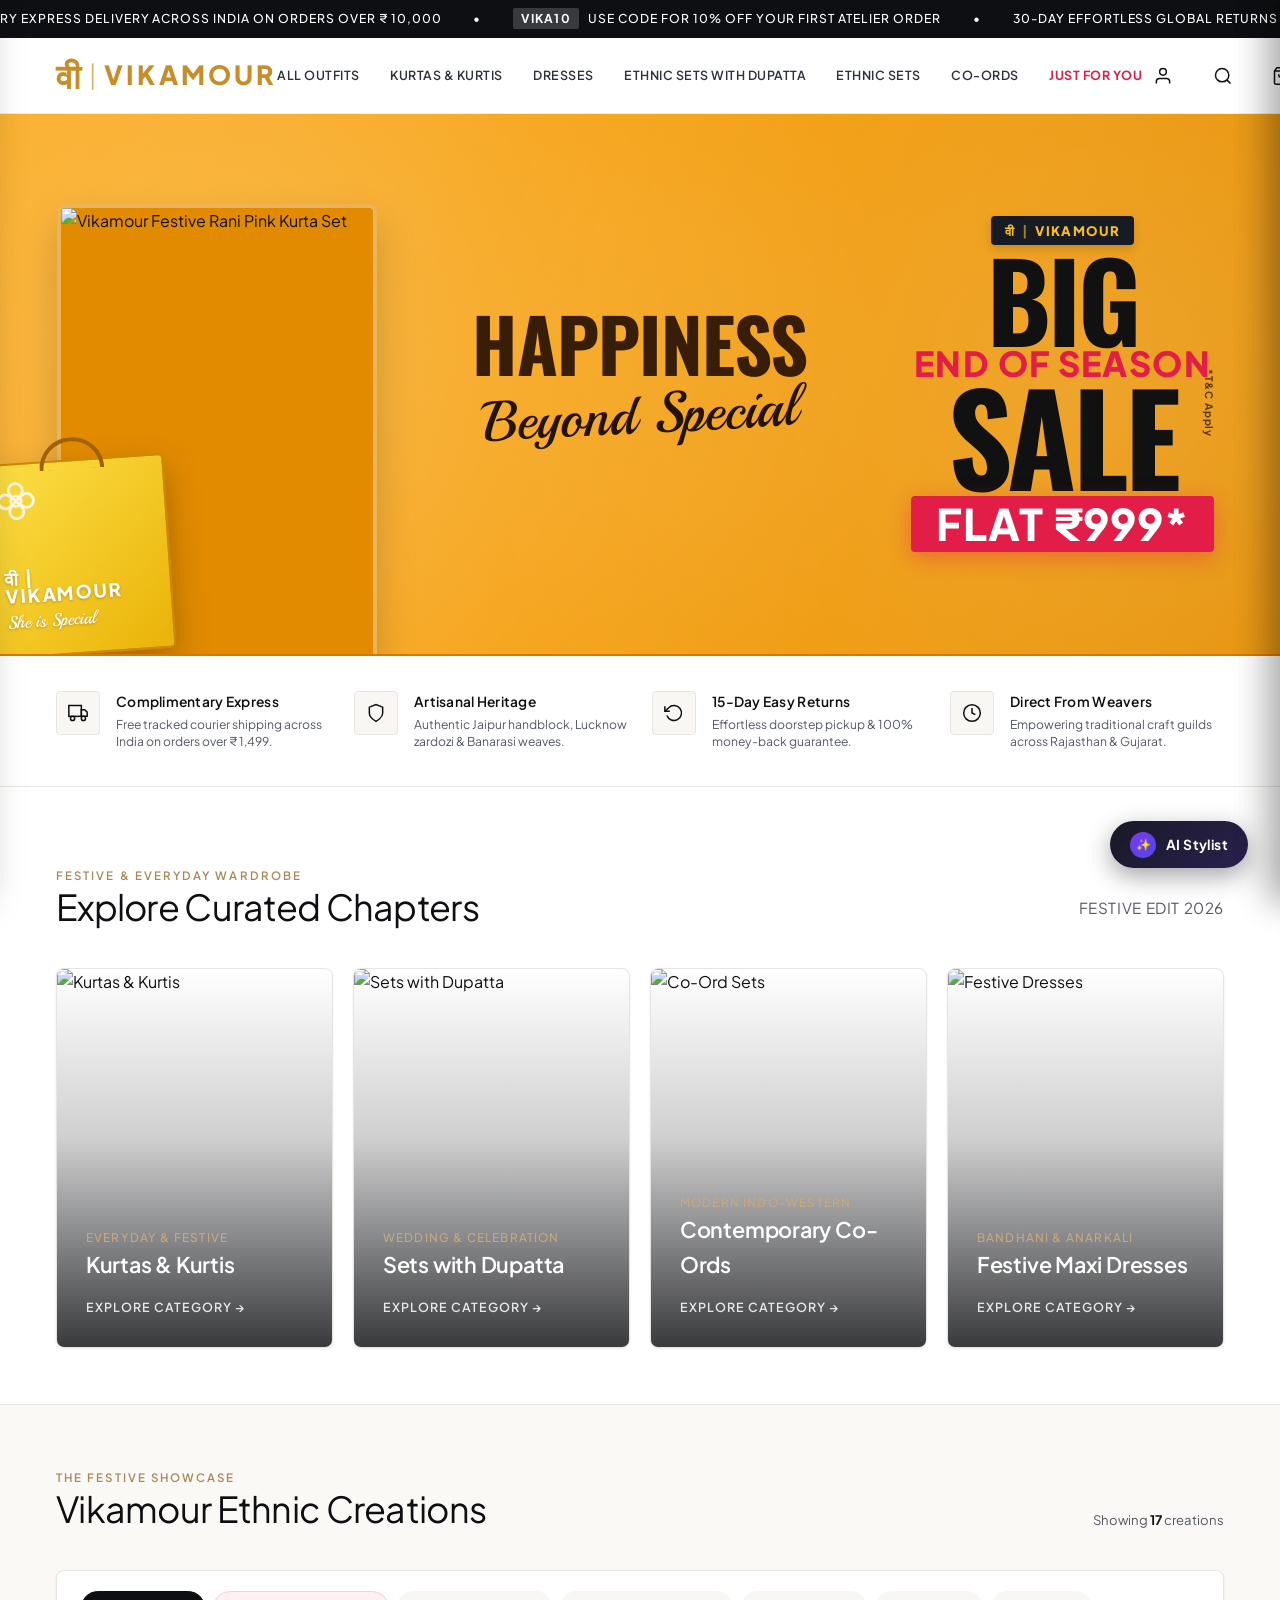
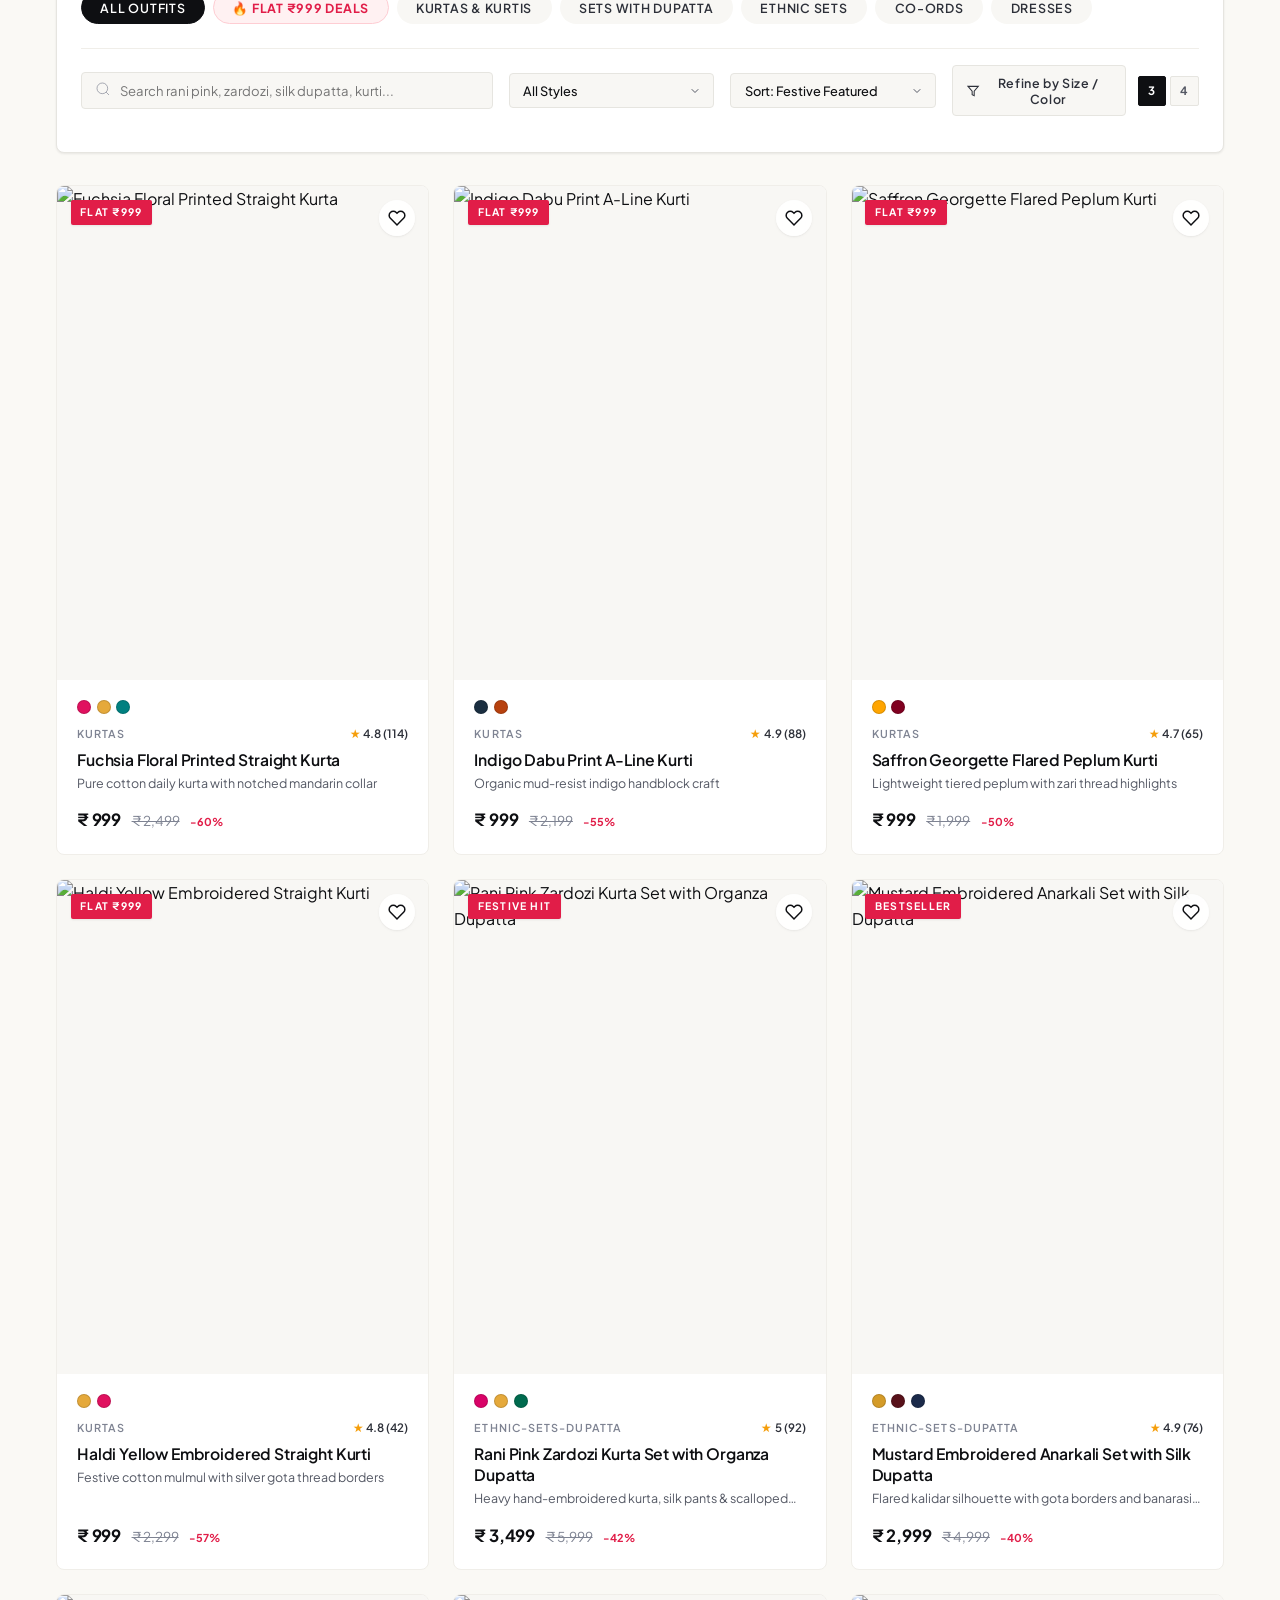
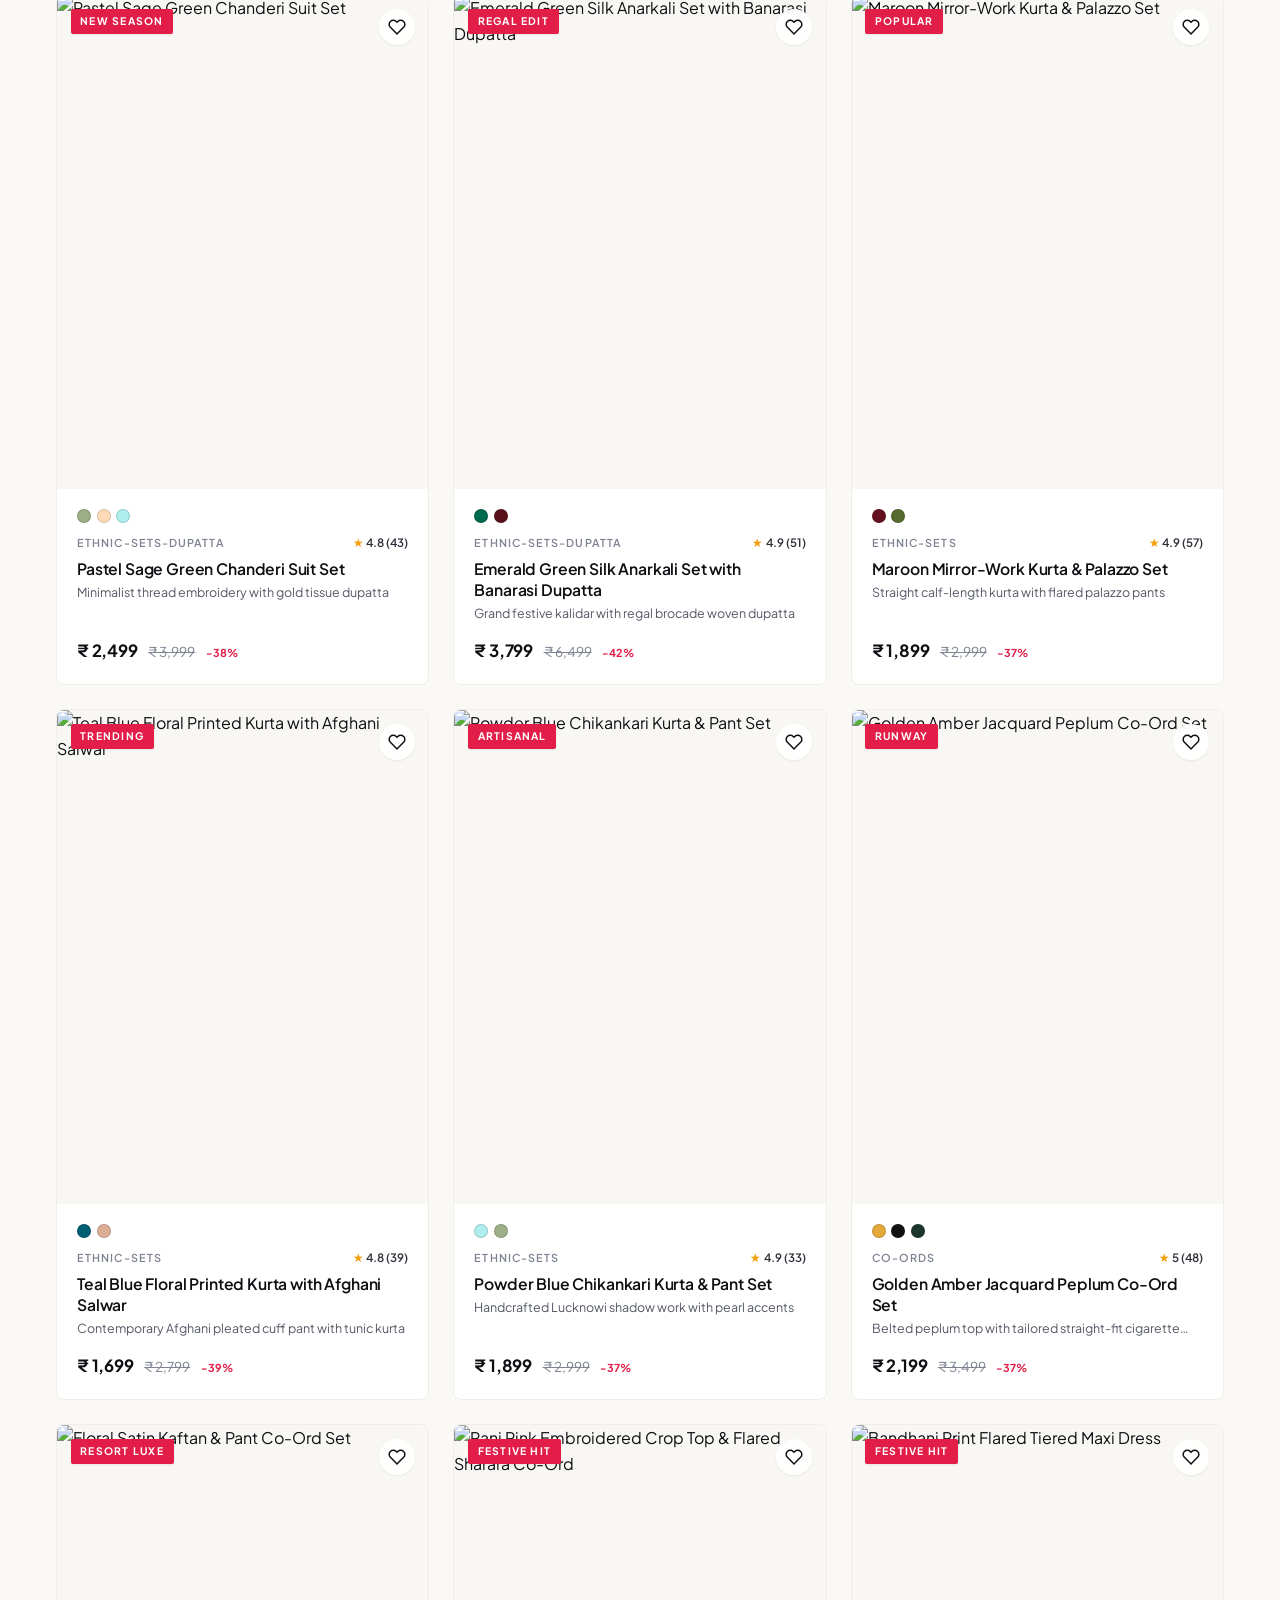
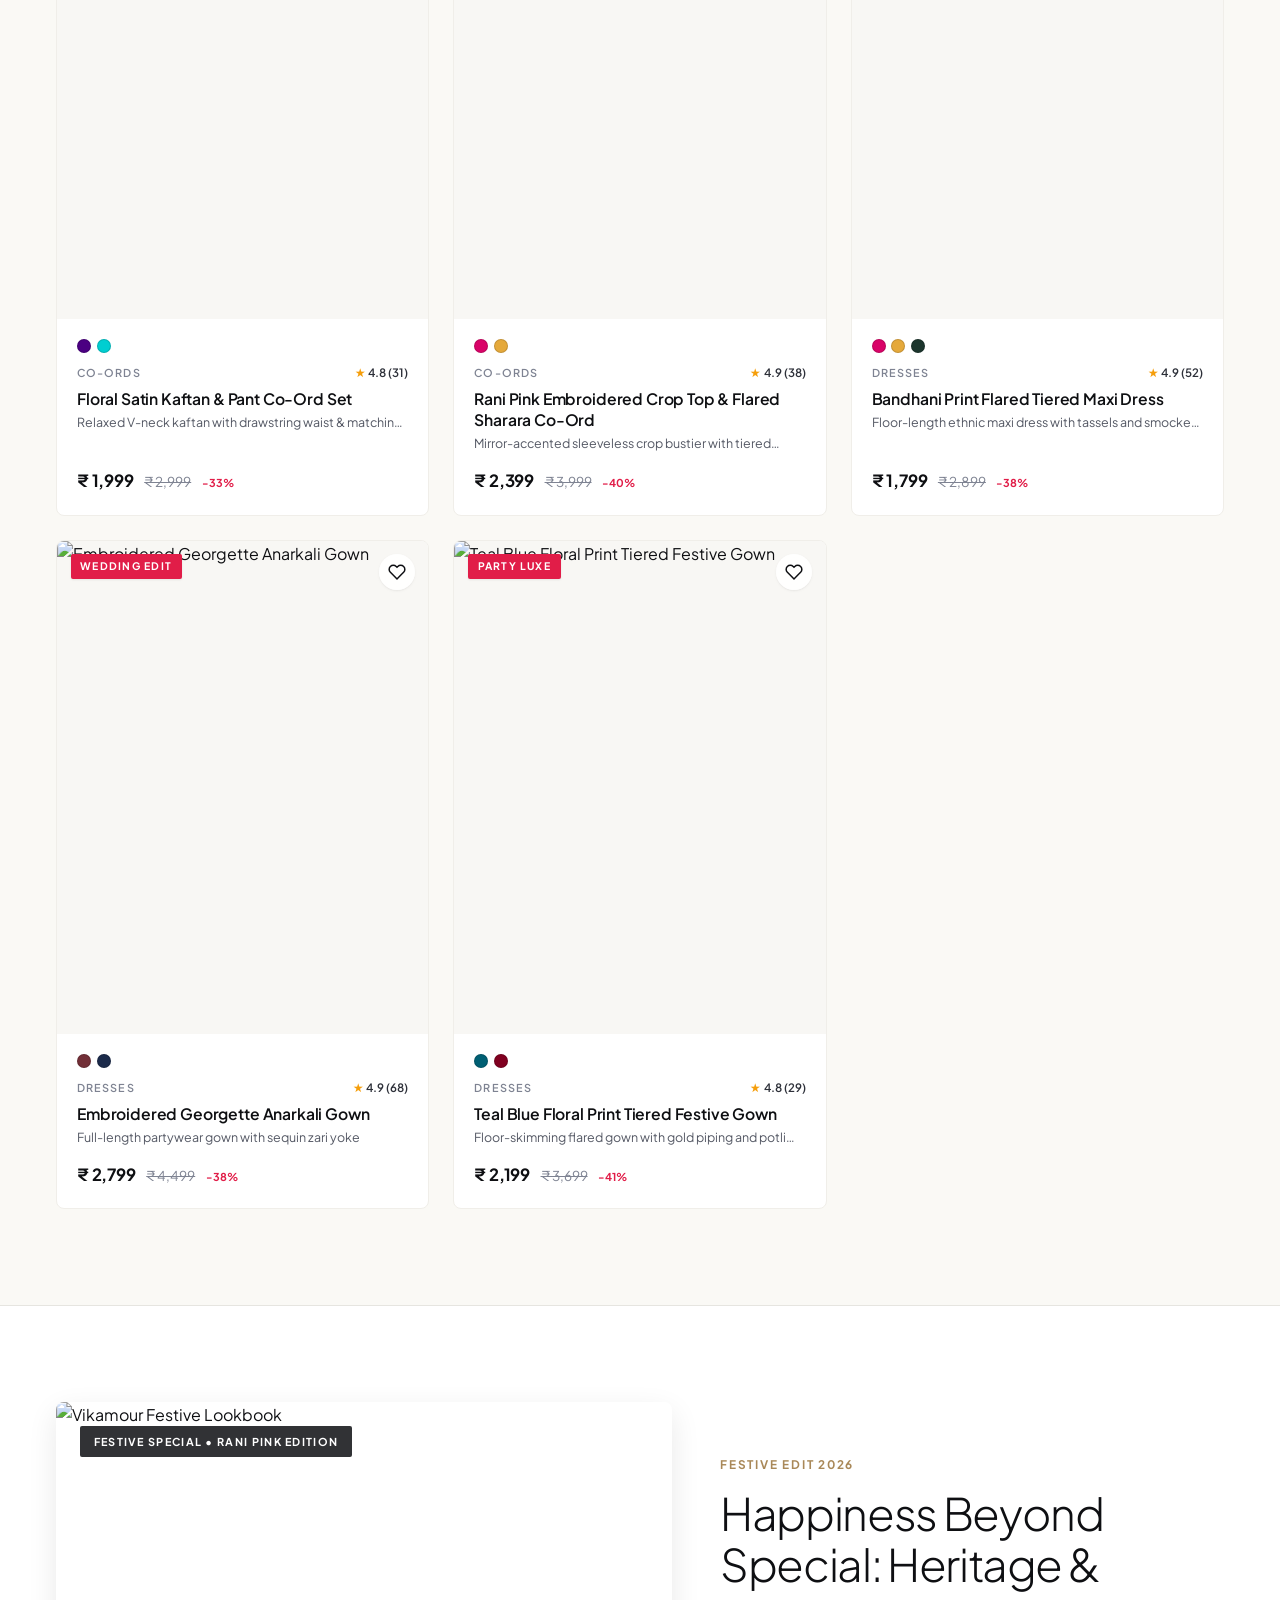
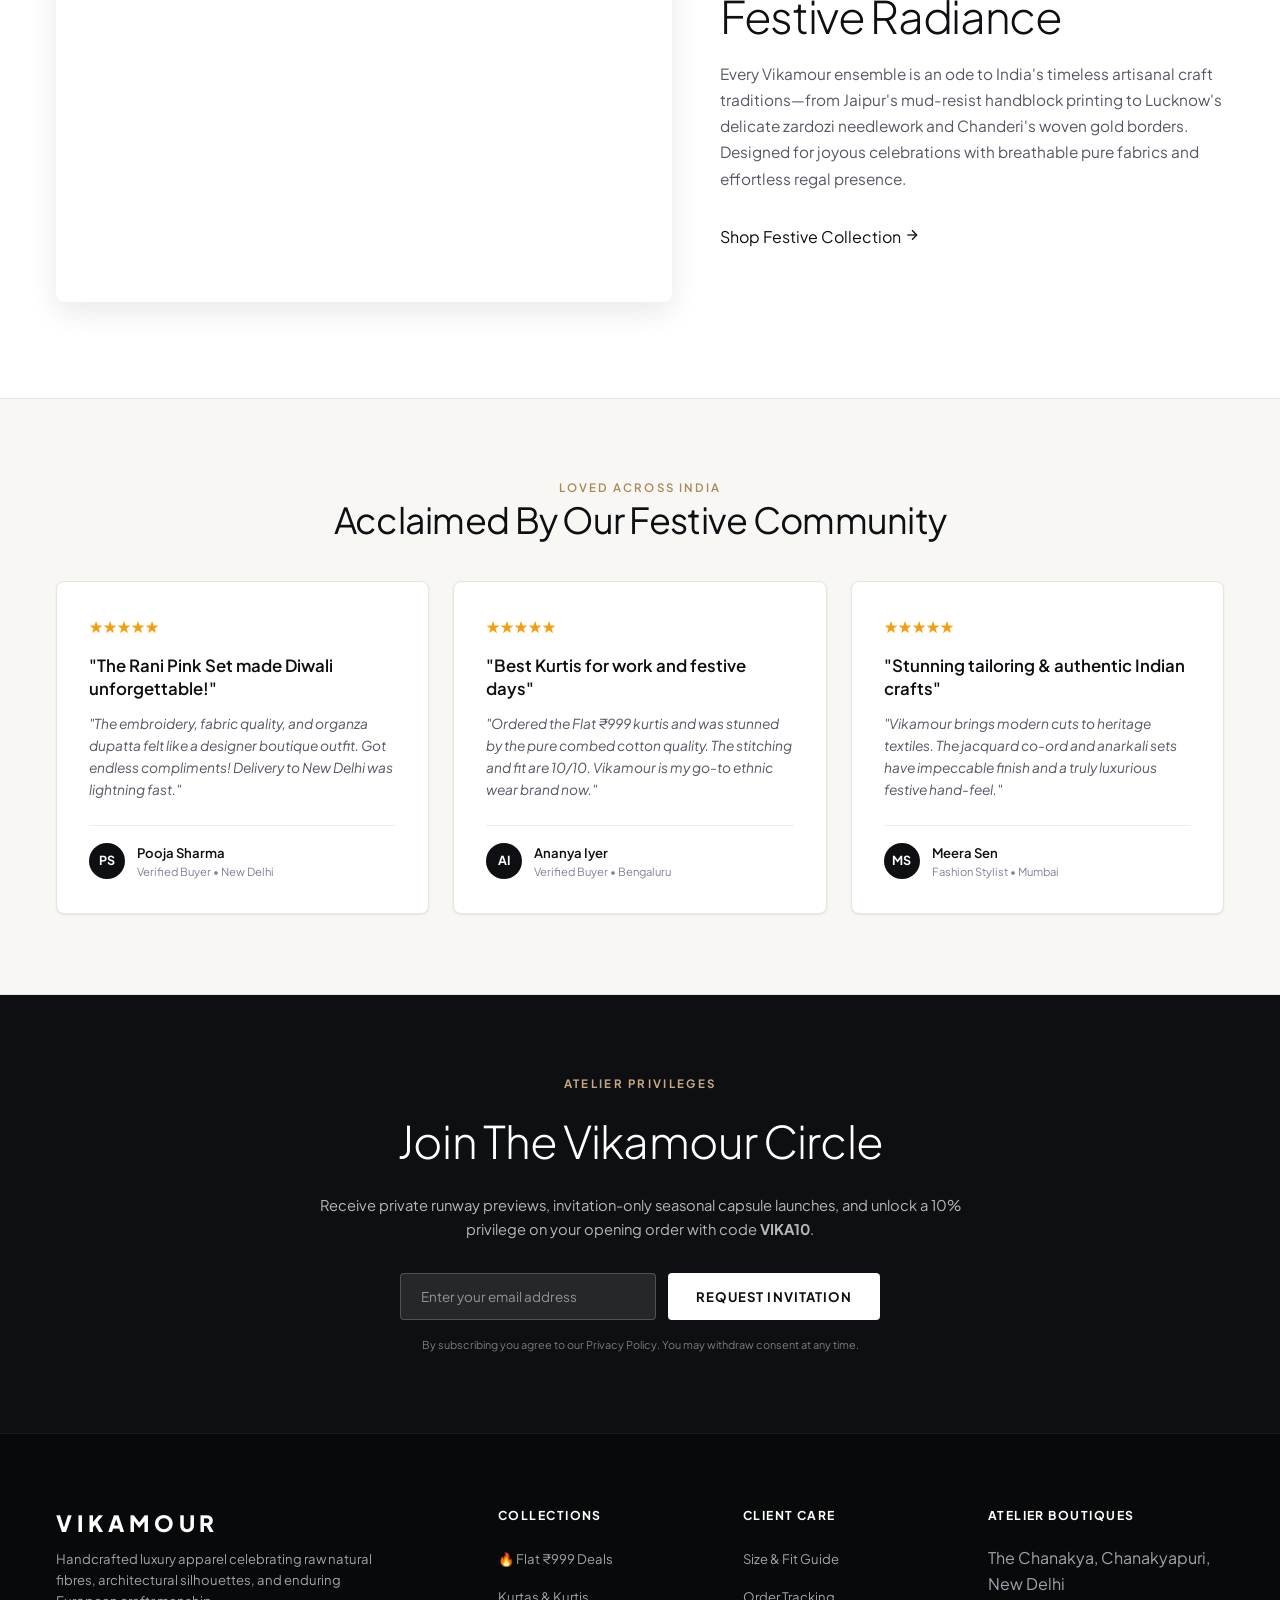
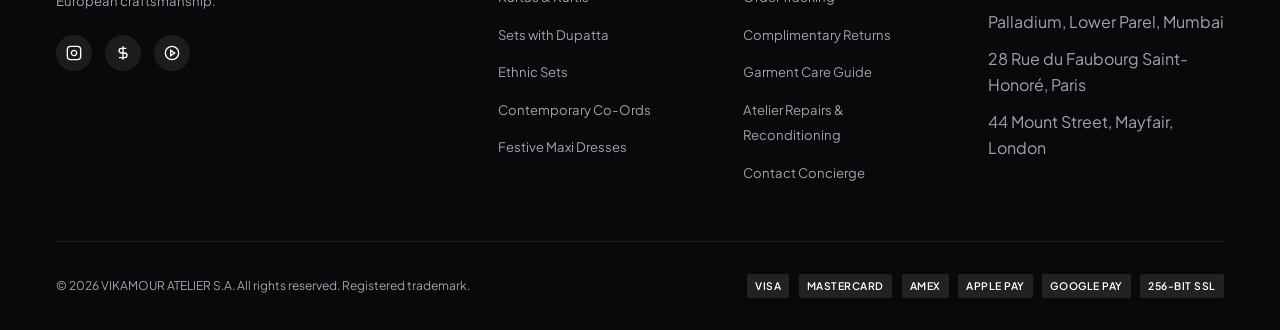
==== index.html @ df9049f3 "Initial commit: Vikamour Indian festive ethnic e-commerce website with dedicated shop page and filte" ====
<!DOCTYPE html>
<html lang="en">
<head>
  <meta charset="UTF-8" />
  <meta name="viewport" content="width=device-width, initial-scale=1.0" />
  <title>VIKAMOUR | Luxury Fashion Atelier</title>
  <meta name="description" content="Vikamour Atelier offers timeless luxury clothing, tailored silhouettes, and sustainable organic fabrics handcrafted for modern elegance." />
  <link rel="preconnect" href="https://fonts.googleapis.com" />
  <link rel="preconnect" href="https://fonts.gstatic.com" crossorigin />
  <link href="https://fonts.googleapis.com/css2?family=Plus+Jakarta+Sans:ital,wght@0,300;0,400;0,500;0,600;0,700;0,800;1,400;1,600&display=swap" rel="stylesheet" />
  <link rel="stylesheet" href="styles.css" />
</head>
<body>

  <!-- Top Announcement Bar -->
  <aside class="announcement-bar" role="region" aria-label="Announcements">
    <div class="announcement-slider">
      <span>Complimentary Express Delivery across India on orders over ₹ 10,000</span>
      <span>•</span>
      <span><span class="announcement-badge">VIKA10</span> Use code for 10% off your first atelier order</span>
      <span>•</span>
      <span>30-Day Effortless Global Returns & Exchanges</span>
    </div>
  </aside>

  <!-- Sticky Main Navigation Header -->
  <header class="site-header" id="siteHeader">
    <div class="site-container header-inner">
      
      <!-- Brand Identity matching screenshot: श्री | SHREE -> वी | VIKAMOUR in warm gold -->
      <a href="#" class="brand-logo" aria-label="Vikamour Homepage">
        <div class="brand-logo-lockup">
          <span class="brand-symbol">वी</span>
          <span class="brand-divider">|</span>
          <span class="brand-name">VIKAMOUR</span>
        </div>
      </a>

      <!-- Desktop Navigation Menu matching screenshot -->
      <nav class="header-nav" aria-label="Main Navigation">
        <a href="shop.html" class="nav-link">ALL OUTFITS</a>
        <a href="shop.html?category=kurtas" class="nav-link">KURTAS & KURTIS</a>
        <a href="shop.html?category=dresses" class="nav-link">DRESSES</a>
        <a href="shop.html?category=ethnic-sets-dupatta" class="nav-link">ETHNIC SETS WITH DUPATTA</a>
        <a href="shop.html?category=ethnic-sets" class="nav-link">ETHNIC SETS</a>
        <a href="shop.html?category=co-ords" class="nav-link">CO-ORDS</a>
        <a href="shop.html?category=sale999" class="nav-link highlight">JUST FOR YOU</a>
      </nav>

      <!-- Utility Cluster -->
      <div class="header-actions">
        <!-- User Profile Icon -->
        <button class="action-btn" aria-label="User Account" title="My Account">
          <svg viewBox="0 0 24 24" fill="none" stroke="currentColor">
            <path d="M20 21v-2a4 4 0 0 0-4-4H8a4 4 0 0 0-4 4v2"></path>
            <circle cx="12" cy="7" r="4"></circle>
          </svg>
        </button>

        <!-- Search Icon -->
        <button class="action-btn" id="searchTriggerBtn" onclick="document.getElementById('catalogSearchInput').focus(); document.getElementById('catalog').scrollIntoView({behavior:'smooth'});" aria-label="Search" title="Search Outfits">
          <svg viewBox="0 0 24 24" fill="none" stroke="currentColor">
            <circle cx="11" cy="11" r="8"></circle>
            <line x1="21" y1="21" x2="16.65" y2="16.65"></line>
          </svg>
        </button>

        <!-- Cart Trigger Button -->
        <button class="action-btn" id="cartTriggerBtn" aria-label="Shopping Bag" title="Cart">
          <svg viewBox="0 0 24 24" fill="none" stroke="currentColor">
            <path d="M6 2L3 6v14a2 2 0 0 0 2 2h14a2 2 0 0 0 2-2V6l-3-4z"></path>
            <line x1="3" y1="6" x2="21" y2="6"></line>
            <path d="M16 10a4 4 0 0 1-8 0"></path>
          </svg>
          <span class="badge-count" id="cartBadgeCount">0</span>
        </button>

        <!-- Currency Selector Pill -->
        <div class="currency-select-wrapper" title="Change Currency">
          <select class="currency-select" id="currencySelect" aria-label="Currency selection">
            <option value="INR" selected>INR</option>
            <option value="USD">USD</option>
            <option value="EUR">EUR</option>
            <option value="GBP">GBP</option>
          </select>
          <span class="currency-arrow">▼</span>
        </div>

        <!-- Mobile Menu Toggle Button -->
        <button class="action-btn mobile-menu-toggle" id="mobileMenuToggle" aria-label="Open mobile menu">
          <svg viewBox="0 0 24 24" fill="none" stroke="currentColor">
            <line x1="3" y1="12" x2="21" y2="12"></line>
            <line x1="3" y1="6" x2="21" y2="6"></line>
            <line x1="3" y1="18" x2="21" y2="18"></line>
          </svg>
        </button>
      </div>

    </div>
  </header>

  <main>
    <!-- Festive Golden Hero Banner — Exactly Matching Screenshot -->
    <section class="festive-hero-banner" id="hero">
      <div class="site-container festive-hero-grid">
        
        <!-- Left Column: Indian Ethnic Model in Pink Kurta Suit with Yellow Bag -->
        <div class="hero-model-col">
          <div class="model-and-bag-composition">
            <div class="hero-model-image-wrap">
              <img src="https://images.unsplash.com/photo-1610030469983-98e550d6193c?auto=format&fit=crop&w=900&q=85" alt="Vikamour Festive Rani Pink Kurta Set" />
            </div>
            
            <!-- Yellow Shopping Bag with Brand Lockup -->
            <div class="hero-shopping-bag-card">
              <div class="bag-handles"></div>
              <div class="bag-floral-accent">
                <svg width="42" height="42" viewBox="0 0 24 24" fill="none" stroke="#FFFFFF" stroke-width="1.6">
                  <circle cx="12" cy="12" r="3"></circle>
                  <path d="M12 2a4 4 0 0 0-4 4c0 2 4 6 4 6s4-4 4-6a4 4 0 0 0-4-4z"></path>
                  <path d="M12 22a4 4 0 0 0 4-4c0-2-4-6-4-6s-4 4-4 6a4 4 0 0 0 4 4z"></path>
                  <path d="M2 12a4 4 0 0 0 4 4c2 0 6-4 6-4s-4-4-6-4a4 4 0 0 0-4 4z"></path>
                  <path d="M22 12a4 4 0 0 0-4-4c-2 0-6 4-6 4s4 4 6 4a4 4 0 0 0 4-4z"></path>
                </svg>
              </div>
              <div class="bag-brand-lockup">
                <div class="bag-logo-text">वी | VIKAMOUR</div>
                <div class="bag-tagline-text">She is Special</div>
              </div>
            </div>
          </div>
        </div>

        <!-- Center Column: HAPPINESS Beyond Special -->
        <div class="hero-tagline-col">
          <h1 class="tagline-happiness">HAPPINESS</h1>
          <span class="tagline-beyond-special">Beyond Special</span>
        </div>

        <!-- Right Column: BIG END OF SEASON SALE FLAT ₹999* Billboard -->
        <div class="hero-billboard-col">
          <a href="shop.html?category=sale999" class="hero-sale-billboard" id="heroSaleBillboardTrigger" title="Shop Flat ₹999 Deals">
            <div class="billboard-brand-pill">
              <span>वी</span>
              <span class="logo-bar">|</span>
              <span>VIKAMOUR</span>
            </div>
            
            <div class="billboard-big">BIG</div>
            <div class="billboard-end-season">END OF SEASON</div>
            <div class="billboard-sale">SALE</div>
            
            <div class="billboard-price-box">
              <div class="billboard-price-text">FLAT ₹999*</div>
            </div>

            <span class="billboard-tc-vertical">*T&C Apply</span>
          </a>
        </div>

      </div>
    </section>

    <!-- Trust Pillars & Standards -->
    <section class="trust-bar" aria-label="Brand Guarantees">
      <div class="site-container trust-grid">
        <div class="trust-item">
          <div class="trust-icon-box">
            <svg viewBox="0 0 24 24" fill="none" stroke="currentColor" stroke-width="1.8">
              <rect x="1" y="3" width="15" height="13"></rect>
              <polygon points="16 8 20 8 23 11 23 16 16 16 16 8"></polygon>
              <circle cx="5.5" cy="18.5" r="2.5"></circle>
              <circle cx="18.5" cy="18.5" r="2.5"></circle>
            </svg>
          </div>
          <div class="trust-text">
            <h5>Complimentary Express</h5>
            <p>Free tracked courier shipping across India on orders over ₹ 1,499.</p>
          </div>
        </div>

        <div class="trust-item">
          <div class="trust-icon-box">
            <svg viewBox="0 0 24 24" fill="none" stroke="currentColor" stroke-width="1.8">
              <path d="M12 22s8-4 8-10V5l-8-3-8 3v7c0 6 8 10 8 10z"></path>
            </svg>
          </div>
          <div class="trust-text">
            <h5>Artisanal Heritage</h5>
            <p>Authentic Jaipur handblock, Lucknow zardozi & Banarasi weaves.</p>
          </div>
        </div>

        <div class="trust-item">
          <div class="trust-icon-box">
            <svg viewBox="0 0 24 24" fill="none" stroke="currentColor" stroke-width="1.8">
              <polyline points="1 4 1 10 7 10"></polyline>
              <path d="M3.51 15a9 9 0 1 0 2.13-9.36L1 10"></path>
            </svg>
          </div>
          <div class="trust-text">
            <h5>15-Day Easy Returns</h5>
            <p>Effortless doorstep pickup & 100% money-back guarantee.</p>
          </div>
        </div>

        <div class="trust-item">
          <div class="trust-icon-box">
            <svg viewBox="0 0 24 24" fill="none" stroke="currentColor" stroke-width="1.8">
              <circle cx="12" cy="12" r="10"></circle>
              <polyline points="12 6 12 12 16 14"></polyline>
            </svg>
          </div>
          <div class="trust-text">
            <h5>Direct From Weavers</h5>
            <p>Empowering traditional craft guilds across Rajasthan & Gujarat.</p>
          </div>
        </div>
      </div>
    </section>

    <!-- Curated Category Grid -->
    <section class="categories-section" id="categories">
      <div class="site-container">
        
        <div class="section-header-row">
          <div>
            <p class="kicker">Festive & Everyday Wardrobe</p>
            <h2 class="section-heading">Explore Curated Chapters</h2>
          </div>
          <p class="section-subheading">Festive Edit 2026</p>
        </div>

        <div class="category-mosaic">
          
          <div class="category-card" onclick="window.location.href='shop.html?category=kurtas';">
            <img src="https://images.unsplash.com/photo-1610030469983-98e550d6193c?auto=format&fit=crop&w=800&q=80" alt="Kurtas & Kurtis" />
            <div class="category-overlay">
              <div class="category-count">Everyday & Festive</div>
              <h3 class="category-name">Kurtas & Kurtis</h3>
              <span class="category-explore">Explore Category &rarr;</span>
            </div>
          </div>

          <div class="category-card" onclick="window.location.href='shop.html?category=ethnic-sets-dupatta';">
            <img src="https://images.unsplash.com/photo-1583391733956-3750e0ff4e8b?auto=format&fit=crop&w=800&q=80" alt="Sets with Dupatta" />
            <div class="category-overlay">
              <div class="category-count">Wedding & Celebration</div>
              <h3 class="category-name">Sets with Dupatta</h3>
              <span class="category-explore">Explore Category &rarr;</span>
            </div>
          </div>

          <div class="category-card" onclick="window.location.href='shop.html?category=co-ords';">
            <img src="https://images.unsplash.com/photo-1617627143750-d86bc21e42bb?auto=format&fit=crop&w=800&q=80" alt="Co-Ord Sets" />
            <div class="category-overlay">
              <div class="category-count">Modern Indo-Western</div>
              <h3 class="category-name">Contemporary Co-Ords</h3>
              <span class="category-explore">Explore Category &rarr;</span>
            </div>
          </div>

          <div class="category-card" onclick="window.location.href='shop.html?category=dresses';">
            <img src="https://images.unsplash.com/photo-1610030469983-98e550d6193c?auto=format&fit=crop&w=800&q=80" alt="Festive Dresses" />
            <div class="category-overlay">
              <div class="category-count">Bandhani & Anarkali</div>
              <h3 class="category-name">Festive Maxi Dresses</h3>
              <span class="category-explore">Explore Category &rarr;</span>
            </div>
          </div>

        </div>

      </div>
    </section>

    <!-- Main E-Commerce Catalog Section -->
    <section class="catalog-section" id="catalog">
      <div class="site-container">
        
        <div class="section-header-row">
          <div>
            <p class="kicker">The Festive Showcase</p>
            <h2 class="section-heading">Vikamour Ethnic Creations</h2>
          </div>
          <div class="catalog-status-bar" style="margin-bottom:0;">
            <span>Showing <strong id="catalogCount">12</strong> creations</span>
          </div>
        </div>

        <!-- Filter & Search Toolbar -->
        <div class="filter-toolbar">
          
          <!-- Category Pills -->
          <div class="filter-categories-pills" role="tablist">
            <button class="filter-pill active" data-category="all">All Outfits</button>
            <button class="filter-pill" data-category="sale999" style="background: #FFF1F2; border-color: #FECDD3; color: #E11D48; font-weight: 700;">🔥 Flat ₹999 Deals</button>
            <button class="filter-pill" data-category="kurtas">Kurtas & Kurtis</button>
            <button class="filter-pill" data-category="ethnic-sets-dupatta">Sets with Dupatta</button>
            <button class="filter-pill" data-category="ethnic-sets">Ethnic Sets</button>
            <button class="filter-pill" data-category="co-ords">Co-Ords</button>
            <button class="filter-pill" data-category="dresses">Dresses</button>
          </div>

          <!-- Secondary Refinement Grid -->
          <div class="refinement-grid">
            
            <!-- Realtime Search Box -->
            <div class="search-box-wrapper">
              <span class="search-icon">
                <svg viewBox="0 0 24 24" fill="none" stroke="currentColor">
                  <circle cx="11" cy="11" r="8"></circle>
                  <line x1="21" y1="21" x2="16.65" y2="16.65"></line>
                </svg>
              </span>
              <input type="text" id="catalogSearchInput" class="catalog-search-input" placeholder="Search rani pink, zardozi, silk dupatta, kurti..." aria-label="Search garments" />
              <button class="search-clear-btn" id="searchClearBtn" title="Clear search">&times;</button>
            </div>

            <!-- Gender Filter -->
            <div>
              <select id="genderFilterSelect" class="filter-select" aria-label="Filter by gender">
                <option value="all">All Styles</option>
                <option value="women">Women's Ethnic Wear</option>
                <option value="unisex">Unisex Stoles & Shawls</option>
              </select>
            </div>

            <!-- Sort By -->
            <div>
              <select id="sortSelect" class="filter-select" aria-label="Sort creations">
                <option value="featured">Sort: Festive Featured</option>
                <option value="price-asc">Price: Low to High</option>
                <option value="price-desc">Price: High to Low</option>
                <option value="rating">Highest Rated</option>
                <option value="newest">New Festive First</option>
              </select>
            </div>

            <!-- Expand More Filters & Layout View -->
            <div class="filter-actions-cluster">
              <button class="filter-expand-btn" id="expandFiltersBtn">
                <svg width="14" height="14" viewBox="0 0 24 24" fill="none" stroke="currentColor" stroke-width="2">
                  <polygon points="22 3 2 3 10 12.46 10 19 14 21 14 12.46 22 3"></polygon>
                </svg>
                <span>Refine by Size / Color</span>
              </button>

              <div class="grid-cols-selector" title="Change column view">
                <button class="grid-col-btn active" data-cols="3">3</button>
                <button class="grid-col-btn" data-cols="4">4</button>
              </div>
            </div>

          </div>

          <!-- Advanced Collapsible Filter Panel -->
          <div class="advanced-filters-panel" id="advancedFiltersPanel">
            
            <!-- Size Filter -->
            <div>
              <h5 class="filter-group-heading">Size Filter</h5>
              <div class="size-chips-list">
                <button class="size-chip" data-size="XS">XS</button>
                <button class="size-chip" data-size="S">S</button>
                <button class="size-chip" data-size="M">M</button>
                <button class="size-chip" data-size="L">L</button>
                <button class="size-chip" data-size="XL">XL</button>
                <button class="size-chip" data-size="XXL">XXL</button>
              </div>
            </div>

            <!-- Color Palette Filter -->
            <div>
              <h5 class="filter-group-heading">Festive Shade Filter</h5>
              <div class="color-dots-list">
                <span class="color-dot-filter" style="background:#E0115F;" data-color="fuchsia" title="Fuchsia Pink"></span>
                <span class="color-dot-filter" style="background:#E5A93B;" data-color="mustard" title="Mustard Gold"></span>
                <span class="color-dot-filter" style="background:#1A2E40;" data-color="indigo" title="Indigo Blue"></span>
                <span class="color-dot-filter" style="background:#006A4E;" data-color="emerald" title="Emerald Green"></span>
                <span class="color-dot-filter" style="background:#63101E;" data-color="maroon" title="Maroon Wine"></span>
                <span class="color-dot-filter" style="background:#008080;" data-color="teal" title="Royal Teal"></span>
              </div>
            </div>

            <!-- Price Slider -->
            <div class="price-slider-wrapper">
              <h5 class="filter-group-heading">Price Cap</h5>
              <input type="range" class="price-range-input" id="priceRangeInput" min="999" max="6000" step="100" value="6000" />
              <div class="price-indicator-text">
                <span>₹ 999</span>
                <span id="priceIndicator">₹ 6,000</span>
              </div>
            </div>

          </div>

          <!-- Active Filter Tags Display -->
          <div class="active-filters-row" id="activeFiltersRow"></div>

        </div>

        <!-- Dynamic Product Cards Grid -->
        <div class="products-grid" id="productsGrid">
          <!-- Dynamically populated by app.js -->
        </div>

      </div>
    </section>

    <!-- Lookbook & Editorial Storytelling -->
    <section class="editorial-story-section" id="lookbook">
      <div class="site-container">
        
        <div class="story-grid">
          <div class="story-image-wrap">
            <span class="story-badge-overlay">Festive Special • Rani Pink Edition</span>
            <img src="https://images.unsplash.com/photo-1610030469983-98e550d6193c?auto=format&fit=crop&w=1200&q=80" alt="Vikamour Festive Lookbook" />
          </div>

          <div class="story-text-wrap">
            <span class="story-season">Festive Edit 2026</span>
            <h2 class="story-title">Happiness Beyond Special: Heritage & Festive Radiance</h2>
            <p class="story-desc">
              Every Vikamour ensemble is an ode to India's timeless artisanal craft traditions—from Jaipur's mud-resist handblock printing to Lucknow's delicate zardozi needlework and Chanderi's woven gold borders. Designed for joyous celebrations with breathable pure fabrics and effortless regal presence.
            </p>
            <div>
              <a href="shop.html" class="btn btn-primary">
                <span>Shop Festive Collection</span>
                <svg width="16" height="16" viewBox="0 0 24 24" fill="none" stroke="currentColor" stroke-width="2"><line x1="5" y1="12" x2="19" y2="12"></line><polyline points="12 5 19 12 12 19"></polyline></svg>
              </a>
            </div>
          </div>
        </div>

      </div>
    </section>

    <!-- Reviews & Press Editorial Section -->
    <section class="reviews-section" id="reviews">
      <div class="site-container">
        
        <div class="section-header-row" style="text-align: center; justify-content: center; margin-bottom: 1.5rem;">
          <div>
            <p class="kicker">Loved Across India</p>
            <h2 class="section-heading">Acclaimed By Our Festive Community</h2>
          </div>
        </div>

        <div class="reviews-grid">
          
          <div class="review-card">
            <div>
              <div class="review-stars">★★★★★</div>
              <h4 class="review-quote-title">"The Rani Pink Set made Diwali unforgettable!"</h4>
              <p class="review-body-text">
                "The embroidery, fabric quality, and organza dupatta felt like a designer boutique outfit. Got endless compliments! Delivery to New Delhi was lightning fast."
              </p>
            </div>
            <div class="review-author-row">
              <div class="author-avatar-initial">PS</div>
              <div class="author-details">
                <h6>Pooja Sharma</h6>
                <p>Verified Buyer • New Delhi</p>
              </div>
            </div>
          </div>

          <div class="review-card">
            <div>
              <div class="review-stars">★★★★★</div>
              <h4 class="review-quote-title">"Best Kurtis for work and festive days"</h4>
              <p class="review-body-text">
                "Ordered the Flat ₹999 kurtis and was stunned by the pure combed cotton quality. The stitching and fit are 10/10. Vikamour is my go-to ethnic wear brand now."
              </p>
            </div>
            <div class="review-author-row">
              <div class="author-avatar-initial">AI</div>
              <div class="author-details">
                <h6>Ananya Iyer</h6>
                <p>Verified Buyer • Bengaluru</p>
              </div>
            </div>
          </div>

          <div class="review-card">
            <div>
              <div class="review-stars">★★★★★</div>
              <h4 class="review-quote-title">"Stunning tailoring & authentic Indian crafts"</h4>
              <p class="review-body-text">
                "Vikamour brings modern cuts to heritage textiles. The jacquard co-ord and anarkali sets have impeccable finish and a truly luxurious festive hand-feel."
              </p>
            </div>
            <div class="review-author-row">
              <div class="author-avatar-initial">MS</div>
              <div class="author-details">
                <h6>Meera Sen</h6>
                <p>Fashion Stylist • Mumbai</p>
              </div>
            </div>
          </div>

        </div>

      </div>
    </section>

    <!-- VIP Atelier Club / Newsletter -->
    <section class="newsletter-section">
      <div class="site-container">
        <div class="newsletter-box">
          <p class="newsletter-kicker">Atelier Privileges</p>
          <h2 class="newsletter-title">Join The Vikamour Circle</h2>
          <p class="newsletter-desc">
            Receive private runway previews, invitation-only seasonal capsule launches, and unlock a 10% privilege on your opening order with code <strong>VIKA10</strong>.
          </p>

          <form class="newsletter-form" id="newsletterForm">
            <input type="email" class="newsletter-input" placeholder="Enter your email address" required />
            <button type="submit" class="newsletter-btn">Request Invitation</button>
          </form>

          <p class="newsletter-fineprint">
            By subscribing you agree to our Privacy Policy. You may withdraw consent at any time.
          </p>
        </div>
      </div>
    </section>
  </main>

  <!-- Site Footer -->
  <footer class="site-footer">
    <div class="site-container">
      
      <div class="footer-main-grid">
        <div class="footer-brand">
          <h3>VIKAMOUR</h3>
          <p>
            Handcrafted luxury apparel celebrating raw natural fibres, architectural silhouettes, and enduring European craftsmanship.
          </p>
          <div class="footer-social-links">
            <a href="#" class="social-circle-link" aria-label="Instagram">
              <svg viewBox="0 0 24 24" fill="none" stroke="currentColor" stroke-width="2"><rect x="2" y="2" width="20" height="20" rx="5" ry="5"></rect><path d="M16 11.37A4 4 0 1 1 12.63 8 4 4 0 0 1 16 11.37z"></path><line x1="17.5" y1="6.5" x2="17.51" y2="6.5"></line></svg>
            </a>
            <a href="#" class="social-circle-link" aria-label="Pinterest">
              <svg viewBox="0 0 24 24" fill="none" stroke="currentColor" stroke-width="2"><line x1="12" y1="2" x2="12" y2="22"></line><path d="M17 5H9.5a3.5 3.5 0 0 0 0 7h5a3.5 3.5 0 0 1 0 7H6"></path></svg>
            </a>
            <a href="#" class="social-circle-link" aria-label="Vogue Magazine">
              <svg viewBox="0 0 24 24" fill="none" stroke="currentColor" stroke-width="2"><circle cx="12" cy="12" r="10"></circle><polygon points="10 8 16 12 10 16 10 8"></polygon></svg>
            </a>
          </div>
        </div>

        <div>
          <h4 class="footer-col-title">Collections</h4>
          <ul class="footer-links-list">
            <li><a href="shop.html?category=sale999">🔥 Flat ₹999 Deals</a></li>
            <li><a href="shop.html?category=kurtas">Kurtas & Kurtis</a></li>
            <li><a href="shop.html?category=ethnic-sets-dupatta">Sets with Dupatta</a></li>
            <li><a href="shop.html?category=ethnic-sets">Ethnic Sets</a></li>
            <li><a href="shop.html?category=co-ords">Contemporary Co-Ords</a></li>
            <li><a href="shop.html?category=dresses">Festive Maxi Dresses</a></li>
          </ul>
        </div>

        <div>
          <h4 class="footer-col-title">Client Care</h4>
          <ul class="footer-links-list">
            <li><a href="javascript:void(0)" onclick="document.getElementById('sizeGuideModal').classList.add('active')">Size & Fit Guide</a></li>
            <li><a href="javascript:void(0)" onclick="openCartDrawer()">Order Tracking</a></li>
            <li><a href="javascript:void(0)">Complimentary Returns</a></li>
            <li><a href="javascript:void(0)">Garment Care Guide</a></li>
            <li><a href="javascript:void(0)">Atelier Repairs & Reconditioning</a></li>
            <li><a href="javascript:void(0)">Contact Concierge</a></li>
          </ul>
        </div>

        <div>
          <h4 class="footer-col-title">Atelier Boutiques</h4>
          <ul class="footer-links-list">
            <li><span>The Chanakya, Chanakyapuri, New Delhi</span></li>
            <li><span>Palladium, Lower Parel, Mumbai</span></li>
            <li><span>28 Rue du Faubourg Saint-Honoré, Paris</span></li>
            <li><span>44 Mount Street, Mayfair, London</span></li>
          </ul>
        </div>
      </div>

      <div class="footer-bottom-row">
        <div>
          &copy; 2026 VIKAMOUR ATELIER S.A. All rights reserved. Registered trademark.
        </div>
        
        <div class="payment-methods-strip">
          <span class="payment-badge">VISA</span>
          <span class="payment-badge">MASTERCARD</span>
          <span class="payment-badge">AMEX</span>
          <span class="payment-badge">APPLE PAY</span>
          <span class="payment-badge">GOOGLE PAY</span>
          <span class="payment-badge">256-BIT SSL</span>
        </div>
      </div>

    </div>
  </footer>

  <!-- Slide-Over Shopping Cart Drawer -->
  <div class="drawer-backdrop" id="drawerBackdrop"></div>

  <aside class="side-drawer" id="cartDrawer" role="dialog" aria-modal="true" aria-label="Shopping Bag">
    <div class="drawer-header">
      <div class="drawer-title-box">
        <h3>Shopping Bag</h3>
      </div>
      <button class="drawer-close-btn" id="cartDrawerClose" aria-label="Close bag">&times;</button>
    </div>

    <!-- Free Shipping Progress -->
    <div class="free-shipping-meter">
      <div class="shipping-meter-text" id="shippingMeterText">
        Add <strong>₹ 10,000</strong> more for Complimentary Express Shipping!
      </div>
      <div class="shipping-progress-track">
        <div class="shipping-progress-bar" id="shippingProgressBar"></div>
      </div>
    </div>

    <div class="drawer-body">
      <!-- Items Container -->
      <div class="cart-items-list" id="cartItemsList"></div>

      <!-- Empty State -->
      <div class="drawer-empty-state" id="cartEmptyState" style="display:none;">
        <svg viewBox="0 0 24 24" fill="none" stroke="currentColor" stroke-width="1.5">
          <path d="M6 2L3 6v14a2 2 0 0 0 2 2h14a2 2 0 0 0 2-2V6l-3-4z"></path>
          <line x1="3" y1="6" x2="21" y2="6"></line>
          <path d="M16 10a4 4 0 0 1-8 0"></path>
        </svg>
        <h4>Your Shopping Bag is Empty</h4>
        <p style="font-size: 0.84rem; color: var(--color-slate-medium); margin-top: 0.35rem;">
          Explore our seasonal curation to discover timeless apparel.
        </p>
        <button class="btn btn-primary" style="margin-top: 1.5rem;" onclick="closeAllDrawers(); document.getElementById('catalog').scrollIntoView({behavior:'smooth'});">
          Browse Creations
        </button>
      </div>
    </div>

    <div class="drawer-footer" id="cartFooter">
      <!-- Promo Code Field -->
      <div class="promo-code-box">
        <input type="text" class="promo-input" id="promoInput" placeholder="Privilege Code (e.g. VIKA10, ATELIER2500)" />
        <button class="promo-apply-btn" id="promoApplyBtn">Apply</button>
      </div>
      
      <div class="promo-applied-badge" id="promoAppliedBadge">
        <span id="promoAppliedText"></span>
        <button id="removePromoBtn" style="color:var(--color-error); font-weight:700;">&times;</button>
      </div>

      <!-- Order Calculations -->
      <div class="order-calculation-rows">
        <div class="calc-row">
          <span>Subtotal</span>
          <strong id="cartSubtotalAmount">₹ 0</strong>
        </div>
        <div class="calc-row" id="cartDiscountRow" style="display: none; color: var(--color-error);">
          <span>Privilege Discount</span>
          <strong id="cartDiscountValue">-₹ 0</strong>
        </div>
        <div class="calc-row">
          <span>Express Delivery</span>
          <strong id="cartShippingValue">FREE</strong>
        </div>
        <div class="calc-row">
          <span>Estimated GST (12%)</span>
          <strong id="cartTaxValue">₹ 0</strong>
        </div>
        <div class="calc-row total-row">
          <span>Total Order</span>
          <span id="cartTotalAmount">₹ 0</span>
        </div>
      </div>

      <button class="btn-checkout" id="proceedToCheckoutBtn">
        <span>Proceed To Checkout</span>
        <svg width="16" height="16" viewBox="0 0 24 24" fill="none" stroke="currentColor" stroke-width="2.5"><line x1="5" y1="12" x2="19" y2="12"></line><polyline points="12 5 19 12 12 19"></polyline></svg>
      </button>

      <div style="font-size: 0.68rem; text-align: center; color: var(--color-slate-light); margin-top: 0.75rem;">
        🔒 Encrypted 256-bit checkout • Free 30-day returns
      </div>
    </div>
  </aside>

  <!-- Wishlist Slide-Over Drawer -->
  <aside class="side-drawer" id="wishlistDrawer" role="dialog" aria-modal="true" aria-label="Saved Pieces">
    <div class="drawer-header">
      <div class="drawer-title-box">
        <h3>Saved Pieces</h3>
      </div>
      <button class="drawer-close-btn" id="wishlistDrawerClose" aria-label="Close wishlist">&times;</button>
    </div>

    <div class="drawer-body">
      <div class="cart-items-list" id="wishlistItemsList"></div>

      <div class="drawer-empty-state" id="wishlistEmptyState" style="display:none;">
        <svg viewBox="0 0 24 24" fill="none" stroke="currentColor" stroke-width="1.5">
          <path d="M20.84 4.61a5.5 5.5 0 0 0-7.78 0L12 5.67l-1.06-1.06a5.5 5.5 0 0 0-7.78 7.78l1.06 1.06L12 21.23l7.78-7.78 1.06-1.06a5.5 5.5 0 0 0 0-7.78z"></path>
        </svg>
        <h4>Your Wishlist is Empty</h4>
        <p style="font-size: 0.84rem; color: var(--color-slate-medium); margin-top: 0.35rem;">
          Click the heart icon on any garment to curate your personal wardrobe wishlist.
        </p>
      </div>
    </div>
  </aside>

  <!-- Mobile Navigation Drawer -->
  <aside class="side-drawer left" id="mobileNavDrawer" role="dialog" aria-modal="true" aria-label="Mobile Navigation">
    <div class="drawer-header">
      <div class="brand-name" style="font-size: 1.25rem;">VIKAMOUR</div>
      <button class="drawer-close-btn" id="mobileDrawerClose" aria-label="Close navigation">&times;</button>
    </div>
    <ul class="mobile-nav-list">
      <li class="mobile-nav-item"><a href="#catalog" onclick="closeAllDrawers(); document.querySelector('[data-category=all]').click();">All Outfits</a></li>
      <li class="mobile-nav-item highlight"><a href="#catalog" onclick="closeAllDrawers(); document.querySelector('[data-category=sale999]').click();" style="color:#E11D48;">🔥 Flat ₹999 Sale</a></li>
      <li class="mobile-nav-item"><a href="#catalog" onclick="closeAllDrawers(); document.querySelector('[data-category=kurtas]').click();">Kurtas & Kurtis</a></li>
      <li class="mobile-nav-item"><a href="#catalog" onclick="closeAllDrawers(); document.querySelector('[data-category=ethnic-sets-dupatta]').click();">Sets with Dupatta</a></li>
      <li class="mobile-nav-item"><a href="#catalog" onclick="closeAllDrawers(); document.querySelector('[data-category=ethnic-sets]').click();">Ethnic Sets</a></li>
      <li class="mobile-nav-item"><a href="#catalog" onclick="closeAllDrawers(); document.querySelector('[data-category=co-ords]').click();">Contemporary Co-Ords</a></li>
      <li class="mobile-nav-item"><a href="#catalog" onclick="closeAllDrawers(); document.querySelector('[data-category=dresses]').click();">Festive Maxi Dresses</a></li>
      <li class="mobile-nav-item"><a href="#lookbook" onclick="closeAllDrawers()">Lookbook Stories</a></li>
      <li class="mobile-nav-item"><a href="#reviews" onclick="closeAllDrawers()">Reviews & Testimonials</a></li>
    </ul>
  </aside>

  <!-- Product Quick View & Deep Details Modal -->
  <div class="modal-backdrop" id="productQuickViewModal" role="dialog" aria-modal="true">
    <div class="modal-container">
      <button class="modal-close-btn" id="modalCloseBtn" aria-label="Close modal">&times;</button>

      <div class="modal-product-grid">
        <!-- Media Gallery Column -->
        <div class="modal-gallery-pane">
          <div class="modal-main-image-wrap">
            <img id="modalMainImage" src="" alt="Vikamour Garment View" />
          </div>
          <div class="modal-thumbnails-strip" id="modalThumbnails"></div>
        </div>

        <!-- Garment Details Column -->
        <div class="modal-details-pane">
          <span class="modal-kicker" id="modalProductKicker">WOMEN • OUTERWEAR</span>
          <h2 class="modal-product-title" id="modalProductTitle">Garment Name</h2>

          <div class="modal-rating-row">
            <span class="star-icon">★★★★★</span>
            <span style="font-weight:600; font-size:0.78rem;">4.9 Rating (48 reviews)</span>
          </div>

          <div class="modal-price-box" id="modalPriceBox"></div>

          <!-- Color Chooser -->
          <div class="modal-option-block">
            <div class="option-header">
              <span>Selected Shade: <strong id="modalSelectedColorName">Camel</strong></span>
            </div>
            <div class="modal-color-swatches" id="modalColorSwatches"></div>
          </div>

          <!-- Size Selector -->
          <div class="modal-option-block">
            <div class="option-header">
              <span>Select Size:</span>
              <span class="size-guide-trigger" id="sizeGuideTrigger">Size & Fit Guide</span>
            </div>
            <div class="modal-size-chips" id="modalSizeChips"></div>
          </div>

          <!-- Stock alert -->
          <div class="stock-indicator-box">
            <span class="stock-dot"></span>
            <span>Only 4 pieces remaining in this atelier size</span>
          </div>

          <!-- CTA Buttons -->
          <div class="modal-actions-row">
            <button class="btn-modal-add" id="modalAddToCartBtn">
              <svg width="18" height="18" viewBox="0 0 24 24" fill="none" stroke="currentColor" stroke-width="2"><path d="M6 2L3 6v14a2 2 0 0 0 2 2h14a2 2 0 0 0 2-2V6l-3-4z"></path><line x1="3" y1="6" x2="21" y2="6"></line></svg>
              <span>Add To Bag</span>
            </button>
            <button class="btn-modal-buynow" id="modalBuyNowBtn">
              <span>Buy Now</span>
            </button>
          </div>

          <!-- Details Accordion -->
          <div class="accordion-list">
            
            <div class="accordion-item open">
              <button class="accordion-trigger">
                <span>Silhouette & Details</span>
                <svg viewBox="0 0 24 24" fill="none" stroke="currentColor" stroke-width="2"><polyline points="6 9 12 15 18 9"></polyline></svg>
              </button>
              <div class="accordion-content" id="modalProductDesc"></div>
            </div>

            <div class="accordion-item">
              <button class="accordion-trigger">
                <span>Material & Origin</span>
                <svg viewBox="0 0 24 24" fill="none" stroke="currentColor" stroke-width="2"><polyline points="6 9 12 15 18 9"></polyline></svg>
              </button>
              <div class="accordion-content">
                <p><strong>Composition:</strong> <span id="modalProductComp"></span></p>
                <p style="margin-top: 0.35rem;"><strong>Origin:</strong> <span id="modalProductOrigin"></span></p>
                <p style="margin-top: 0.35rem;"><strong>Care:</strong> <span id="modalProductCare"></span></p>
              </div>
            </div>

            <div class="accordion-item">
              <button class="accordion-trigger">
                <span>Complimentary Delivery & Returns</span>
                <svg viewBox="0 0 24 24" fill="none" stroke="currentColor" stroke-width="2"><polyline points="6 9 12 15 18 9"></polyline></svg>
              </button>
              <div class="accordion-content">
                <p>Complimentary tracked express air courier delivery on orders over ₹ 10,000. Packaged in 100% recyclable FSC-certified atelier boxes with bespoke cotton dust bags. 30-day effortless return window.</p>
              </div>
            </div>

          </div>

        </div>
      </div>
    </div>
  </div>

  <!-- Multi-Step Secure Checkout Modal -->
  <div class="modal-backdrop" id="checkoutModal" role="dialog" aria-modal="true">
    <div class="modal-container checkout-modal-container">
      <button class="modal-close-btn" id="checkoutCloseBtn" aria-label="Close checkout">&times;</button>
      
      <!-- Checkout Progress Navigation -->
      <div class="checkout-steps-nav">
        <div class="checkout-step-tab active" data-step="1">
          <span class="step-num">1</span>
          <span>Delivery Details</span>
        </div>
        <div class="checkout-step-tab" data-step="2">
          <span class="step-num">2</span>
          <span>Shipping Option</span>
        </div>
        <div class="checkout-step-tab" data-step="3">
          <span class="step-num">3</span>
          <span>Payment</span>
        </div>
        <div class="checkout-step-tab" data-step="4">
          <span class="step-num">4</span>
          <span>Confirmation</span>
        </div>
      </div>

      <div class="checkout-form-body">
        
        <!-- Step 1: Shipping Address Form -->
        <div class="checkout-pane active" data-pane-step="1">
          <h3 style="font-size: 1.25rem; font-weight: 700; margin-bottom: 0.5rem;">Shipping Address</h3>
          <p style="font-size: 0.82rem; color: var(--color-slate-medium); margin-bottom: 1.5rem;">
            Please provide the destination where your Vikamour garment will be delivered.
          </p>

          <form id="shippingDetailsForm">
            <div class="form-row two-cols">
              <div class="form-group">
                <label>First Name *</label>
                <input type="text" class="form-control" placeholder="Eleanor" required value="Eleanor" />
              </div>
              <div class="form-group">
                <label>Last Name *</label>
                <input type="text" class="form-control" placeholder="Vance" required value="Vance" />
              </div>
            </div>

            <div class="form-row">
              <div class="form-group">
                <label>Email Address for Tracking *</label>
                <input type="email" class="form-control" placeholder="eleanor.vance@atelier.com" required value="eleanor.vance@atelier.com" />
              </div>
            </div>

            <div class="form-row">
              <div class="form-group">
                <label>Street Address *</label>
                <input type="text" class="form-control" placeholder="742 Evergreen Terrace, Apt 4B" required value="44 Mount Street, Mayfair" />
              </div>
            </div>

            <div class="form-row three-cols">
              <div class="form-group">
                <label>City *</label>
                <input type="text" class="form-control" placeholder="London" required value="London" />
              </div>
              <div class="form-group">
                <label>Postal Code *</label>
                <input type="text" class="form-control" placeholder="W1K 2RX" required value="W1K 2RX" />
              </div>
              <div class="form-group">
                <label>Country *</label>
                <select class="form-control">
                  <option selected>India</option>
                  <option>United Kingdom</option>
                  <option>United States</option>
                  <option>France</option>
                  <option>United Arab Emirates</option>
                  <option>Singapore</option>
                </select>
              </div>
            </div>

            <div style="display: flex; justify-content: flex-end; margin-top: 1.5rem;">
              <button type="submit" class="btn btn-primary" id="toStep2Btn">
                <span>Continue To Shipping</span>
                <svg width="16" height="16" viewBox="0 0 24 24" fill="none" stroke="currentColor" stroke-width="2"><line x1="5" y1="12" x2="19" y2="12"></line><polyline points="12 5 19 12 12 19"></polyline></svg>
              </button>
            </div>
          </form>
        </div>

        <!-- Step 2: Shipping Method -->
        <div class="checkout-pane" data-pane-step="2">
          <h3 style="font-size: 1.25rem; font-weight: 700; margin-bottom: 0.5rem;">Select Courier Speed</h3>
          <p style="font-size: 0.82rem; color: var(--color-slate-medium); margin-bottom: 1.5rem;">
            All packages are dispatched in bespoke Vikamour gift packaging with garment dust cover.
          </p>

          <div style="display:flex; flex-direction:column; gap:1rem; margin-bottom: 2rem;">
            
            <label style="display:flex; align-items:center; justify-content:space-between; padding:1.25rem; border:1.5px solid var(--color-noir); border-radius:var(--radius-sm); cursor:pointer; background:var(--color-stone);">
              <div style="display:flex; align-items:center; gap:0.75rem;">
                <input type="radio" name="shippingMethodChoice" checked />
                <div>
                  <strong style="display:block; font-size:0.88rem;">Complimentary Atelier Express Courier</strong>
                  <span style="font-size:0.75rem; color:var(--color-slate-medium);">Delivered within 2 - 3 business days • Tracked with signature</span>
                </div>
              </div>
              <strong style="color:var(--color-success); font-size:0.88rem;">FREE</strong>
            </label>

            <label style="display:flex; align-items:center; justify-content:space-between; padding:1.25rem; border:1px solid var(--color-border); border-radius:var(--radius-sm); cursor:pointer;">
              <div style="display:flex; align-items:center; gap:0.75rem;">
                <input type="radio" name="shippingMethodChoice" />
                <div>
                  <strong style="display:block; font-size:0.88rem;">Next-Day Priority VIP Courier</strong>
                  <span style="font-size:0.75rem; color:var(--color-slate-medium);">Guaranteed morning delivery • Hand delivery by courier</span>
                </div>
              </div>
              <strong style="font-size:0.88rem;">₹ 1,200</strong>
            </label>

          </div>

          <div style="display:flex; justify-content:space-between;">
            <button class="btn btn-outline" id="backToStep1Btn">Back</button>
            <button class="btn btn-primary" id="toStep3Btn">Continue to Payment</button>
          </div>
        </div>

        <!-- Step 3: Payment Method -->
        <div class="checkout-pane" data-pane-step="3">
          <h3 style="font-size: 1.25rem; font-weight: 700; margin-bottom: 0.5rem;">Select Payment Method</h3>
          <p style="font-size: 0.82rem; color: var(--color-slate-medium); margin-bottom: 1.5rem;">
            Transactions are encrypted with bank-grade 256-bit TLS security.
          </p>

          <div class="payment-options-grid">
            <div class="payment-option-card selected" data-payment="card">
              <svg width="24" height="24" viewBox="0 0 24 24" fill="none" stroke="currentColor" stroke-width="2"><rect x="1" y="4" width="22" height="16" rx="2" ry="2"></rect><line x1="1" y1="10" x2="23" y2="10"></line></svg>
              <span>Credit / Debit Card</span>
            </div>
            <div class="payment-option-card" data-payment="applepay">
              <svg width="24" height="24" viewBox="0 0 24 24" fill="none" stroke="currentColor" stroke-width="2"><path d="M12 2a10 10 0 0 1 10 10c0 5.52-4.48 10-10 10S2 17.52 2 12 6.48 2 12 2z"></path></svg>
              <span>UPI / NetBanking / GPay</span>
            </div>
            <div class="payment-option-card" data-payment="cod">
              <svg width="24" height="24" viewBox="0 0 24 24" fill="none" stroke="currentColor" stroke-width="2"><line x1="12" y1="1" x2="12" y2="23"></line><path d="M17 5H9.5a3.5 3.5 0 0 0 0 7h5a3.5 3.5 0 0 1 0 7H6"></path></svg>
              <span>Cash On Delivery</span>
            </div>
          </div>

          <div id="creditCardDetailsForm">
            <div class="form-row">
              <div class="form-group">
                <label>Cardholder Name</label>
                <input type="text" class="form-control" placeholder="Eleanor Vance" value="Eleanor Vance" />
              </div>
            </div>
            <div class="form-row">
              <div class="form-group">
                <label>Card Number</label>
                <input type="text" class="form-control" placeholder="•••• •••• •••• 4242" value="4532 •••• •••• 8912" />
              </div>
            </div>
            <div class="form-row two-cols">
              <div class="form-group">
                <label>Expiry Date</label>
                <input type="text" class="form-control" placeholder="MM/YY" value="08/28" />
              </div>
              <div class="form-group">
                <label>Security CVC</label>
                <input type="password" class="form-control" placeholder="•••" value="849" />
              </div>
            </div>
          </div>

          <!-- Quick Recap Box -->
          <div style="background:var(--color-stone); border:1px solid var(--color-border); padding:1rem; border-radius:var(--radius-sm); margin:1.5rem 0;">
            <div style="font-size:0.75rem; font-weight:700; text-transform:uppercase; margin-bottom:0.5rem; letter-spacing:0.05em;">Order Summary:</div>
            <div id="checkoutOrderReview"></div>
            <div style="border-top:1px solid var(--color-border); padding-top:0.5rem; margin-top:0.5rem; display:flex; justify-content:space-between; font-weight:800;">
              <span>Grand Total:</span>
              <span id="checkoutTotalPreview">₹ 0</span>
            </div>
          </div>

          <div style="display:flex; justify-content:space-between;">
            <button class="btn btn-outline" id="backToStep2Btn">Back</button>
            <button class="btn btn-primary" id="placeOrderBtn">
              <span>Complete & Authorize Order</span>
              <svg width="16" height="16" viewBox="0 0 24 24" fill="none" stroke="currentColor" stroke-width="2.5"><polyline points="20 6 9 17 4 12"></polyline></svg>
            </button>
          </div>
        </div>

        <!-- Step 4: Order Celebration Screen -->
        <div class="checkout-pane" data-pane-step="4">
          <div class="order-success-screen">
            <div class="order-success-icon">
              <svg viewBox="0 0 24 24" fill="none" stroke="currentColor" stroke-width="2.5"><polyline points="20 6 9 17 4 12"></polyline></svg>
            </div>
            
            <h2 style="font-size: 1.8rem; font-weight: 700; margin-bottom: 0.5rem;">Order Confirmed with Compliments</h2>
            <p style="font-size: 0.9rem; color: var(--color-slate-medium); max-width: 480px; margin: 0 auto;">
              Thank you for choosing Vikamour. Your tailored pieces have been reserved in our European atelier and are being prepared with artisanal care.
            </p>

            <div>
              <span class="order-id-badge">Order Reference: <strong id="confirmedOrderId">VK-892410</strong></span>
            </div>

            <div style="background: var(--color-stone); border: 1px solid var(--color-border); border-radius: var(--radius-sm); padding: 1.25rem; max-width: 460px; margin: 0 auto 2rem; text-align: left; font-size: 0.82rem;">
              <p><strong>Estimated Delivery:</strong> In 2 - 3 Business Days via Express Courier</p>
              <p style="margin-top:0.4rem;"><strong>Tracking Notification:</strong> Sent to eleanor.vance@atelier.com</p>
              <p style="margin-top:0.4rem;"><strong>Packaging:</strong> Sealed FSC-Certified gift box & bespoke garment bag</p>
            </div>

            <div style="display: flex; justify-content: center; gap: 1rem;">
              <button class="btn btn-outline" onclick="window.print()">Print / Save Invoice</button>
              <button class="btn btn-primary" onclick="document.getElementById('checkoutModal').classList.remove('active'); document.body.classList.remove('modal-open'); document.getElementById('catalog').scrollIntoView({behavior:'smooth'});">
                Continue Shopping
              </button>
            </div>
          </div>
        </div>

      </div>
    </div>
  </div>

  <!-- Size Guide Modal -->
  <div class="modal-backdrop" id="sizeGuideModal" role="dialog" aria-modal="true">
    <div class="modal-container" style="max-width: 680px; padding: 2.2rem;">
      <button class="modal-close-btn" id="sizeGuideCloseBtn" aria-label="Close size guide">&times;</button>
      
      <p class="kicker">Vikamour Atelier Fit</p>
      <h3 style="font-size: 1.5rem; font-weight: 700; margin-bottom: 0.5rem;">Size & Measurements Guide</h3>
      <p style="font-size: 0.82rem; color: var(--color-slate-medium); margin-bottom: 1.5rem;">
        All Vikamour garments are tailored with relaxed European drape. If you are between sizes, we recommend sizing down for a closer fit or your standard size for the intended silhouette.
      </p>

      <table class="size-guide-table">
        <thead>
          <tr>
            <th>Size</th>
            <th>Chest (in / cm)</th>
            <th>Waist (in / cm)</th>
            <th>Hip (in / cm)</th>
          </tr>
        </thead>
        <tbody>
          <tr>
            <td><strong>XS</strong></td>
            <td>32 - 34" / 81 - 86 cm</td>
            <td>24 - 26" / 61 - 66 cm</td>
            <td>34 - 36" / 86 - 91 cm</td>
          </tr>
          <tr>
            <td><strong>S</strong></td>
            <td>35 - 37" / 89 - 94 cm</td>
            <td>27 - 29" / 68 - 74 cm</td>
            <td>37 - 39" / 94 - 99 cm</td>
          </tr>
          <tr>
            <td><strong>M</strong></td>
            <td>38 - 40" / 96 - 102 cm</td>
            <td>30 - 32" / 76 - 81 cm</td>
            <td>40 - 42" / 101 - 107 cm</td>
          </tr>
          <tr>
            <td><strong>L</strong></td>
            <td>41 - 43" / 104 - 109 cm</td>
            <td>33 - 35" / 84 - 89 cm</td>
            <td>43 - 45" / 109 - 114 cm</td>
          </tr>
          <tr>
            <td><strong>XL</strong></td>
            <td>44 - 46" / 112 - 117 cm</td>
            <td>36 - 38" / 91 - 96 cm</td>
            <td>46 - 48" / 117 - 122 cm</td>
          </tr>
        </tbody>
      </table>

      <div style="font-size: 0.75rem; color: var(--color-slate-light); margin-top: 1rem; line-height: 1.5;">
        Need personalized sizing advice? Our Atelier Concierge is available 24/7 at concierge@vikamour.com to provide bespoke measurements assistance.
      </div>
    </div>
  </div>

  <!-- Floating AI Stylist Pill Button (Matches Shree reference) -->
  <button class="ai-stylist-floating-btn" id="aiStylistTriggerBtn" aria-label="Open AI Stylist">
    <div class="ai-stylist-icon-badge">✨</div>
    <span>AI Stylist</span>
  </button>

  <!-- AI Stylist Interactive Modal -->
  <div class="modal-backdrop" id="aiStylistModal" role="dialog" aria-modal="true">
    <div class="modal-container ai-stylist-modal-card">
      <button class="modal-close-btn" id="aiStylistCloseBtn" aria-label="Close AI Stylist">&times;</button>
      
      <span class="stylist-step-pill">✨ Vikamour AI Stylist</span>
      <h3 style="font-size: 1.45rem; font-weight: 800; margin-bottom: 0.35rem; color: #111111;">Find Your Perfect Ethnic Look</h3>
      <p style="font-size: 0.82rem; color: var(--color-slate-medium); margin-bottom: 1.25rem;">
        Answer 3 quick preferences and let our AI curate the ideal ensemble for your festive celebration.
      </p>

      <div id="aiStylistStepsContainer">
        <!-- Step 1: Occasion -->
        <div class="stylist-step-block" id="stylistStep1">
          <h5 style="font-size: 0.85rem; font-weight: 700; text-transform: uppercase; letter-spacing: 0.05em; color: var(--color-slate-dark);">1. What is the Occasion?</h5>
          <div class="stylist-option-grid">
            <button class="stylist-option-btn selected" data-step="1" data-value="festive">
              <span>🪔</span> Festive Puja & Diwali
            </button>
            <button class="stylist-option-btn" data-step="1" data-value="wedding">
              <span>👑</span> Wedding & Sangeet
            </button>
            <button class="stylist-option-btn" data-step="1" data-value="daily">
              <span>🌸</span> Daily Work & Casuals
            </button>
            <button class="stylist-option-btn" data-step="1" data-value="budget">
              <span>🔥</span> Special Deals Under ₹1000
            </button>
          </div>
        </div>

        <!-- Step 2: Preferred Style -->
        <div class="stylist-step-block" id="stylistStep2" style="margin-top: 1.25rem;">
          <h5 style="font-size: 0.85rem; font-weight: 700; text-transform: uppercase; letter-spacing: 0.05em; color: var(--color-slate-dark);">2. Preferred Silhouette</h5>
          <div class="stylist-option-grid">
            <button class="stylist-option-btn selected" data-step="2" data-value="ethnic-sets-dupatta">
              <span>✨</span> Suit Set with Dupatta
            </button>
            <button class="stylist-option-btn" data-step="2" data-value="kurtas">
              <span>🌿</span> Straight / Flared Kurta
            </button>
            <button class="stylist-option-btn" data-step="2" data-value="co-ords">
              <span>💫</span> Modern Fusion Co-Ord
            </button>
            <button class="stylist-option-btn" data-step="2" data-value="dresses">
              <span>👗</span> Festive Maxi Dress
            </button>
          </div>
        </div>

        <!-- Step 3: Color Palette -->
        <div class="stylist-step-block" id="stylistStep3" style="margin-top: 1.25rem;">
          <h5 style="font-size: 0.85rem; font-weight: 700; text-transform: uppercase; letter-spacing: 0.05em; color: var(--color-slate-dark);">3. Radiant Festive Shade</h5>
          <div class="stylist-option-grid">
            <button class="stylist-option-btn selected" data-step="3" data-value="pink">
              <span>💖</span> Rani Pink & Fuchsia
            </button>
            <button class="stylist-option-btn" data-step="3" data-value="gold">
              <span>🪙</span> Mustard & Haldi Gold
            </button>
            <button class="stylist-option-btn" data-step="3" data-value="blue">
              <span>💙</span> Royal Teal & Indigo
            </button>
            <button class="stylist-option-btn" data-step="3" data-value="maroon">
              <span>🍷</span> Wine & Ruby Maroon
            </button>
          </div>
        </div>
      </div>

      <!-- Dynamic Recommendation Result Box -->
      <div class="stylist-recommendation-box" id="stylistResultBox" style="display: block;">
        <div style="display: flex; gap: 1rem; align-items: center;">
          <img id="stylistResultImg" src="https://images.unsplash.com/photo-1610030469983-98e550d6193c?auto=format&fit=crop&w=300&q=80" alt="Recommended Outfit" style="width: 76px; height: 102px; object-fit: cover; border-radius: 4px;" />
          <div style="flex: 1;">
            <span style="font-size: 0.72rem; font-weight: 700; color: #B45309; text-transform: uppercase; letter-spacing: 0.06em;">Stylist Match 98%</span>
            <h4 id="stylistResultTitle" style="font-size: 0.98rem; font-weight: 700; margin: 0.2rem 0; color: #111111;">Rani Pink Zardozi Kurta Set with Organza Dupatta</h4>
            <p id="stylistResultDesc" style="font-size: 0.76rem; color: #4B5563; margin-bottom: 0.4rem;">Perfect for Festive Puja & Diwali celebrations. Handcrafted in rich chanderi silk with gota patti borders.</p>
            <div style="display: flex; align-items: center; justify-content: space-between;">
              <strong id="stylistResultPrice" style="font-size: 1.15rem; color: #B45309; font-weight: 800;">₹ 3,499</strong>
              <button class="btn btn-primary" id="stylistApplyBtn" style="padding: 0.5rem 1.1rem; font-size: 0.78rem;">
                View In Catalog &rarr;
              </button>
            </div>
          </div>
        </div>
      </div>

    </div>
  </div>

  <!-- Toast Notification Container -->
  <div class="toast-container" id="toastContainer" aria-live="polite"></div>

  <!-- Application Scripts -->
  <script src="products.js"></script>
  <script src="app.js"></script>
</body>
</html>
---- styles.css ----
/* ==========================================================================
   VIKAMOUR ATELIER - LUXURY FASHION E-COMMERCE DESIGN SYSTEM
   Consistent Typography: 'Plus Jakarta Sans' throughout all elements.
   Color Philosophy: Minimalist Noir, Warm Stone, Bone Ivory, Champagne Gold.
   ========================================================================== */

@import url('https://fonts.googleapis.com/css2?family=Plus+Jakarta+Sans:ital,wght@0,300;0,400;0,500;0,600;0,700;0,800;1,400;1,600&family=Oswald:wght@700;800;900&family=Playball&display=swap');

:root {
  /* Strict Typography Standard */
  --font-family: 'Plus Jakarta Sans', -apple-system, BlinkMacSystemFont, 'Segoe UI', Roboto, Helvetica, Arial, sans-serif;
  --font-display: 'Oswald', 'Plus Jakarta Sans', sans-serif;
  --font-script: 'Playball', cursive;
  
  /* Color Palette - Warm Festive Amber & Indian Couture */
  --color-brand-gold: #C88D26;
  --color-brand-gold-dark: #A57017;
  --color-festive-yellow: #F59E0B;
  --color-sale-red: #E11D48;
  --color-noir: #0e0f12;
  --color-charcoal: #1c1d22;
  --color-slate-dark: #2d3039;
  --color-slate-medium: #545864;
  --color-slate-light: #7e8392;
  --color-border: #e6e5e0;
  --color-border-light: #f0eee9;
  --color-stone: #f8f7f4;
  --color-cream: #faf9f5;
  --color-white: #ffffff;
  
  /* Accents */
  --color-accent-gold: #c5a880;
  --color-accent-gold-dark: #a98858;
  --color-accent-terracotta: #bd5938;
  --color-success: #15803d;
  --color-success-bg: #f0fdf4;
  --color-error: #e11d48;
  --color-error-bg: #fff1f2;
  
  /* Layout & Elevations */
  --shadow-sm: 0 1px 3px rgba(0, 0, 0, 0.05), 0 1px 2px rgba(0, 0, 0, 0.03);
  --shadow-md: 0 4px 14px rgba(0, 0, 0, 0.07);
  --shadow-lg: 0 10px 30px rgba(0, 0, 0, 0.09);
  --shadow-xl: 0 20px 45px rgba(0, 0, 0, 0.14);
  --radius-xs: 2px;
  --radius-sm: 4px;
  --radius-md: 8px;
  --radius-lg: 14px;
  --radius-pill: 9999px;
  
  /* Transitions */
  --transition-fast: 150ms cubic-bezier(0.4, 0, 0.2, 1);
  --transition-normal: 250ms cubic-bezier(0.4, 0, 0.2, 1);
  --transition-smooth: 400ms cubic-bezier(0.16, 1, 0.3, 1);
  
  /* Header Height */
  --header-height: 76px;
  --announcement-height: 38px;
}

/* --------------------------------------------------------------------------
   Reset & Strict Universal Font Consistency
-------------------------------------------------------------------------- */
*, *::before, *::after {
  box-sizing: border-box;
  margin: 0;
  padding: 0;
  font-family: var(--font-family) !important;
  -webkit-font-smoothing: antialiased;
  -moz-osx-font-smoothing: grayscale;
}

html {
  scroll-behavior: smooth;
  font-size: 16px;
  color: var(--color-noir);
  background-color: var(--color-white);
}

body {
  font-family: var(--font-family) !important;
  font-weight: 400;
  line-height: 1.6;
  color: var(--color-noir);
  background-color: var(--color-white);
  overflow-x: hidden;
  min-height: 100vh;
  display: flex;
  flex-direction: column;
}

body.modal-open {
  overflow: hidden;
}

a {
  color: inherit;
  text-decoration: none;
  transition: color var(--transition-fast);
}

button {
  background: none;
  border: none;
  cursor: pointer;
  font-family: var(--font-family) !important;
  color: inherit;
}

input, select, textarea {
  font-family: var(--font-family) !important;
  color: inherit;
}

img {
  max-width: 100%;
  height: auto;
  display: block;
}

/* --------------------------------------------------------------------------
   Typography Utility Classes
-------------------------------------------------------------------------- */
.editorial-title {
  font-size: clamp(2rem, 4.5vw, 3.8rem);
  font-weight: 300;
  letter-spacing: -0.03em;
  line-height: 1.1;
  color: var(--color-noir);
}

.section-heading {
  font-size: clamp(1.6rem, 2.8vw, 2.4rem);
  font-weight: 400;
  letter-spacing: -0.02em;
  line-height: 1.2;
}

.section-subheading {
  font-size: 0.95rem;
  font-weight: 400;
  color: var(--color-slate-medium);
  letter-spacing: 0.04em;
  text-transform: uppercase;
  margin-bottom: 0.5rem;
}

.kicker {
  font-size: 0.72rem;
  font-weight: 600;
  letter-spacing: 0.18em;
  text-transform: uppercase;
  color: var(--color-accent-gold-dark);
}

/* --------------------------------------------------------------------------
   Layout Containers
-------------------------------------------------------------------------- */
.site-container {
  width: 100%;
  max-width: 1480px;
  margin: 0 auto;
  padding: 0 1.5rem;
}

@media (min-width: 768px) {
  .site-container {
    padding: 0 2.5rem;
  }
}

@media (min-width: 1200px) {
  .site-container {
    padding: 0 3.5rem;
  }
}

/* --------------------------------------------------------------------------
   Announcement Bar (Top Ribbon)
-------------------------------------------------------------------------- */
.announcement-bar {
  background-color: var(--color-noir);
  color: var(--color-white);
  height: var(--announcement-height);
  font-size: 0.76rem;
  font-weight: 500;
  letter-spacing: 0.08em;
  text-transform: uppercase;
  display: flex;
  align-items: center;
  justify-content: center;
  position: relative;
  overflow: hidden;
  z-index: 60;
}

.announcement-slider {
  display: flex;
  align-items: center;
  gap: 2rem;
  white-space: nowrap;
}

.announcement-badge {
  background-color: rgba(255, 255, 255, 0.18);
  padding: 0.15rem 0.5rem;
  border-radius: var(--radius-xs);
  font-weight: 700;
  margin-right: 0.4rem;
  letter-spacing: 0.1em;
}

/* --------------------------------------------------------------------------
   Header & Sticky Navigation
-------------------------------------------------------------------------- */
.site-header {
  position: sticky;
  top: 0;
  left: 0;
  width: 100%;
  height: var(--header-height);
  background-color: rgba(255, 255, 255, 0.94);
  backdrop-filter: blur(16px);
  -webkit-backdrop-filter: blur(16px);
  border-bottom: 1px solid var(--color-border-light);
  z-index: 50;
  transition: all var(--transition-normal);
}

.site-header.scrolled {
  box-shadow: 0 4px 20px rgba(0, 0, 0, 0.04);
  background-color: rgba(255, 255, 255, 0.98);
}

.header-inner {
  display: flex;
  align-items: center;
  justify-content: space-between;
  height: 100%;
}

/* Brand Logo */
.brand-logo {
  display: flex;
  align-items: center;
  text-decoration: none;
  user-select: none;
}

.brand-logo-lockup {
  display: flex;
  align-items: center;
  gap: 0.5rem;
}

.brand-symbol {
  font-size: 2.1rem;
  font-weight: 700;
  color: var(--color-brand-gold);
  line-height: 1;
}

.brand-divider {
  font-size: 1.6rem;
  color: var(--color-brand-gold);
  font-weight: 300;
  opacity: 0.7;
}

.brand-name {
  font-size: 1.65rem;
  font-weight: 800;
  letter-spacing: 0.12em;
  text-transform: uppercase;
  color: var(--color-brand-gold);
  line-height: 1;
}

/* Nav Links */
.header-nav {
  display: none;
}

@media (min-width: 960px) {
  .header-nav {
    display: flex;
    align-items: center;
    gap: 1.5rem;
  }
}

@media (min-width: 1200px) {
  .header-nav {
    gap: 1.9rem;
  }
}

.nav-link {
  font-size: 0.78rem;
  font-weight: 600;
  letter-spacing: 0.04em;
  text-transform: uppercase;
  color: #2D313A;
  position: relative;
  padding: 0.5rem 0;
  white-space: nowrap;
}

.nav-link::after {
  content: '';
  position: absolute;
  bottom: 0;
  left: 0;
  width: 0%;
  height: 2px;
  background-color: var(--color-brand-gold);
  transition: width var(--transition-normal);
}

.nav-link:hover {
  color: var(--color-brand-gold);
}

.nav-link:hover::after,
.nav-link.active::after {
  width: 100%;
}

.nav-link.highlight {
  color: var(--color-sale-red);
  font-weight: 700;
}

/* Header Utilities */
.header-actions {
  display: flex;
  align-items: center;
  gap: 0.75rem;
}

@media (min-width: 768px) {
  .header-actions {
    gap: 1.1rem;
  }
}

.currency-select-wrapper {
  position: relative;
  display: inline-flex;
  align-items: center;
}

.currency-select {
  appearance: none;
  background: #FCFBF7;
  border: 1px solid #D1D5DB;
  padding: 0.35rem 1.6rem 0.35rem 0.75rem;
  font-size: 0.75rem;
  font-weight: 700;
  letter-spacing: 0.04em;
  border-radius: var(--radius-sm);
  cursor: pointer;
  outline: none;
  color: #1F2937;
  transition: border-color var(--transition-fast);
}

.currency-select:hover, .currency-select:focus {
  border-color: var(--color-brand-gold);
}

.currency-arrow {
  position: absolute;
  right: 0.5rem;
  pointer-events: none;
  font-size: 0.6rem;
  color: var(--color-slate-medium);
}

.action-btn {
  display: inline-flex;
  align-items: center;
  justify-content: center;
  position: relative;
  width: 42px;
  height: 42px;
  border-radius: 50%;
  transition: background-color var(--transition-fast), transform var(--transition-fast);
  color: var(--color-noir);
}

.action-btn:hover {
  background-color: var(--color-stone);
  transform: translateY(-1px);
}

.action-btn svg {
  width: 20px;
  height: 20px;
  stroke-width: 1.8;
}

.badge-count {
  position: absolute;
  top: 4px;
  right: 4px;
  background-color: var(--color-noir);
  color: var(--color-white);
  font-size: 0.65rem;
  font-weight: 700;
  min-width: 18px;
  height: 18px;
  border-radius: 50%;
  display: flex;
  align-items: center;
  justify-content: center;
  padding: 0 3px;
  transition: transform var(--transition-fast);
}

.badge-count.pulse {
  animation: pulseScale 350ms cubic-bezier(0.175, 0.885, 0.32, 1.275);
}

@keyframes pulseScale {
  0% { transform: scale(1); }
  50% { transform: scale(1.35); }
  100% { transform: scale(1); }
}

.cart-subtotal-btn {
  display: none;
  align-items: center;
  gap: 0.5rem;
  padding: 0.4rem 0.85rem;
  background-color: var(--color-noir);
  color: var(--color-white);
  border-radius: var(--radius-sm);
  font-size: 0.8rem;
  font-weight: 600;
  letter-spacing: 0.05em;
  transition: background-color var(--transition-fast);
}

.cart-subtotal-btn:hover {
  background-color: var(--color-slate-dark);
}

@media (min-width: 768px) {
  .cart-subtotal-btn {
    display: flex;
  }
}

.mobile-menu-toggle {
  display: flex;
}

@media (min-width: 960px) {
  .mobile-menu-toggle {
    display: none;
  }
}

/* --------------------------------------------------------------------------
   Festive Hero Banner — Golden Yellow 'Happiness Beyond Special' & Sale Billboard
-------------------------------------------------------------------------- */
.festive-hero-banner {
  position: relative;
  background: linear-gradient(105deg, #FAA818 0%, #F59E0B 45%, #E58E00 100%);
  overflow: hidden;
  border-bottom: 2px solid #D97706;
}

/* Subtle background palm leaves / festive radiance pattern */
.festive-hero-banner::before {
  content: '';
  position: absolute;
  top: 0;
  left: 0;
  right: 0;
  bottom: 0;
  background: 
    radial-gradient(circle at 18% 45%, rgba(255, 255, 255, 0.24) 0%, transparent 60%),
    radial-gradient(circle at 85% 50%, rgba(255, 255, 255, 0.16) 0%, transparent 55%);
  pointer-events: none;
}

.festive-hero-grid {
  display: grid;
  grid-template-columns: 1fr;
  align-items: center;
  min-height: 520px;
  position: relative;
  z-index: 2;
  gap: 2rem;
  padding: 1.5rem 0 2rem;
}

@media (min-width: 992px) {
  .festive-hero-grid {
    grid-template-columns: 1.15fr 1fr 1.15fr;
    gap: 1rem;
    min-height: 540px;
    padding: 0;
  }
}

/* Left Column: Model + Shopping Bag Presentation */
.hero-model-col {
  display: flex;
  align-items: flex-end;
  justify-content: center;
  position: relative;
  height: 100%;
  min-height: 420px;
}

@media (min-width: 992px) {
  .hero-model-col {
    min-height: 500px;
  }
}

.model-and-bag-composition {
  position: relative;
  display: flex;
  align-items: flex-end;
  justify-content: center;
  width: 100%;
  max-width: 440px;
}

.hero-model-image-wrap {
  position: relative;
  width: 320px;
  height: 460px;
  border-radius: 8px;
  overflow: hidden;
  box-shadow: 0 20px 40px rgba(0, 0, 0, 0.18);
  border: 4px solid rgba(255, 255, 255, 0.35);
  background-color: #E28B00;
  transform: translateY(10px);
}

.hero-model-image-wrap img {
  width: 100%;
  height: 100%;
  object-fit: cover;
  object-position: center top;
}

/* Yellow Shopping Bag Badge matching screenshot */
.hero-shopping-bag-card {
  position: absolute;
  bottom: 0px;
  left: -15px;
  width: 185px;
  height: 195px;
  background: linear-gradient(135deg, #FDE047 0%, #EAB308 100%);
  border-radius: 6px;
  box-shadow: 0 15px 35px rgba(0, 0, 0, 0.25);
  border: 2px solid #CA8A04;
  display: flex;
  flex-direction: column;
  justify-content: flex-end;
  padding: 1.25rem 1rem;
  z-index: 5;
  transform: rotate(-4deg);
}

.bag-handles {
  position: absolute;
  top: -24px;
  left: 50%;
  transform: translateX(-50%);
  width: 65px;
  height: 32px;
  border: 4px solid #A16207;
  border-bottom: none;
  border-radius: 35px 35px 0 0;
}

.bag-floral-accent {
  position: absolute;
  top: 15px;
  left: 12px;
  opacity: 0.85;
}

.bag-brand-lockup {
  color: #FFFFFF;
  text-shadow: 0 1px 3px rgba(0, 0, 0, 0.25);
}

.bag-logo-text {
  font-size: 1.15rem;
  font-weight: 800;
  letter-spacing: 0.1em;
  line-height: 1;
}

.bag-tagline-text {
  font-family: 'Playball', cursive !important;
  font-size: 1.1rem;
  color: #FFFFFF;
  margin-top: 2px;
}

/* Center Column: HAPPINESS Beyond Special */
.hero-tagline-col {
  display: flex;
  flex-direction: column;
  align-items: center;
  justify-content: center;
  text-align: center;
  user-select: none;
  padding: 1rem 0;
}

.tagline-happiness {
  font-family: 'Oswald', 'Plus Jakarta Sans', sans-serif !important;
  font-size: clamp(3rem, 5.8vw, 5.8rem);
  font-weight: 800;
  line-height: 0.92;
  letter-spacing: -0.01em;
  color: #381E08;
  text-transform: uppercase;
}

.tagline-beyond-special {
  font-family: 'Playball', 'Caveat', cursive !important;
  font-size: clamp(2.4rem, 4.4vw, 4.4rem);
  color: #241407;
  font-weight: 400;
  margin-top: -0.4rem;
  transform: rotate(-3deg);
  display: block;
}

/* Right Column: BIG END OF SEASON SALE FLAT ₹999* Billboard */
.hero-billboard-col {
  display: flex;
  align-items: center;
  justify-content: center;
}

.hero-sale-billboard {
  display: flex;
  flex-direction: column;
  align-items: center;
  text-align: center;
  position: relative;
  padding: 1.5rem 1.8rem;
  background-color: transparent;
  cursor: pointer;
  transition: transform var(--transition-fast);
  text-decoration: none;
}

.hero-sale-billboard:hover {
  transform: scale(1.03);
}

.billboard-brand-pill {
  display: inline-flex;
  align-items: center;
  gap: 0.4rem;
  background-color: #171C24;
  color: #FBBF24;
  padding: 0.25rem 0.85rem;
  border-radius: 4px;
  font-size: 0.82rem;
  font-weight: 800;
  letter-spacing: 0.1em;
  text-transform: uppercase;
  margin-bottom: 0.5rem;
  box-shadow: 0 4px 10px rgba(0, 0, 0, 0.15);
}

.billboard-brand-pill span.logo-bar {
  opacity: 0.6;
}

.billboard-big {
  font-family: 'Oswald', 'Plus Jakarta Sans', sans-serif !important;
  font-size: clamp(4.5rem, 8.5vw, 8.5rem);
  font-weight: 900;
  line-height: 0.82;
  color: #111111;
  text-transform: uppercase;
  letter-spacing: -0.03em;
}

.billboard-end-season {
  font-family: 'Plus Jakarta Sans', sans-serif !important;
  font-size: clamp(1.4rem, 2.7vw, 2.7rem);
  font-weight: 800;
  color: #E11D48;
  letter-spacing: 0.04em;
  text-transform: uppercase;
  margin: 0.25rem 0 0.15rem;
  line-height: 1;
}

.billboard-sale {
  font-family: 'Oswald', 'Plus Jakarta Sans', sans-serif !important;
  font-size: clamp(5.2rem, 9.8vw, 9.8rem);
  font-weight: 900;
  line-height: 0.82;
  color: #111111;
  text-transform: uppercase;
  letter-spacing: -0.03em;
}

.billboard-price-box {
  background-color: #E11D48;
  color: #FFFFFF;
  padding: 0.4rem 1.6rem;
  border-radius: 4px;
  margin-top: 0.6rem;
  box-shadow: 0 6px 22px rgba(225, 29, 72, 0.4);
  display: inline-block;
  transition: transform var(--transition-fast);
}

.hero-sale-billboard:hover .billboard-price-box {
  transform: translateY(-2px);
}

.billboard-price-text {
  font-family: 'Plus Jakarta Sans', sans-serif !important;
  font-size: clamp(1.8rem, 3.4vw, 3.4rem);
  font-weight: 900;
  letter-spacing: 0.02em;
  line-height: 1;
  white-space: nowrap;
}

.billboard-tc-vertical {
  position: absolute;
  right: 0px;
  top: 55%;
  transform: translateY(-50%) rotate(90deg);
  font-size: 0.65rem;
  font-weight: 700;
  color: #381E08;
  letter-spacing: 0.08em;
  opacity: 0.8;
}

/* Floating AI Stylist Pill Button (Bottom Right) */
.ai-stylist-floating-btn {
  position: fixed;
  bottom: 2rem;
  right: 2rem;
  z-index: 95;
  background: linear-gradient(135deg, #181926 0%, #2A214E 100%);
  color: #FFFFFF;
  padding: 0.65rem 1.25rem;
  border-radius: var(--radius-pill);
  display: flex;
  align-items: center;
  gap: 0.6rem;
  font-size: 0.86rem;
  font-weight: 700;
  letter-spacing: 0.03em;
  box-shadow: 0 8px 24px rgba(24, 25, 38, 0.4), 0 0 0 1.5px rgba(255, 255, 255, 0.25);
  cursor: pointer;
  transition: all var(--transition-fast);
}

.ai-stylist-floating-btn:hover {
  transform: translateY(-3px) scale(1.05);
  box-shadow: 0 14px 30px rgba(24, 25, 38, 0.55);
}

.ai-stylist-icon-badge {
  width: 26px;
  height: 26px;
  border-radius: 50%;
  background: linear-gradient(135deg, #7C3AED 0%, #4F46E5 100%);
  display: flex;
  align-items: center;
  justify-content: center;
  font-size: 0.75rem;
}

/* --------------------------------------------------------------------------
   Value Propositions (Trust Pillars)
-------------------------------------------------------------------------- */
.trust-bar {
  background-color: var(--color-white);
  border-bottom: 1px solid var(--color-border);
  padding: 2.2rem 0;
}

.trust-grid {
  display: grid;
  grid-template-columns: repeat(2, 1fr);
  gap: 1.5rem;
}

@media (min-width: 900px) {
  .trust-grid {
    grid-template-columns: repeat(4, 1fr);
  }
}

.trust-item {
  display: flex;
  align-items: flex-start;
  gap: 1rem;
}

.trust-icon-box {
  width: 44px;
  height: 44px;
  min-width: 44px;
  background-color: var(--color-stone);
  border: 1px solid var(--color-border);
  border-radius: var(--radius-sm);
  display: flex;
  align-items: center;
  justify-content: center;
  color: var(--color-noir);
}

.trust-icon-box svg {
  width: 20px;
  height: 20px;
}

.trust-text h5 {
  font-size: 0.86rem;
  font-weight: 600;
  color: var(--color-noir);
  letter-spacing: 0.02em;
}

.trust-text p {
  font-size: 0.76rem;
  color: var(--color-slate-medium);
  margin-top: 0.2rem;
  line-height: 1.4;
}

/* --------------------------------------------------------------------------
   Curated Category Banners
-------------------------------------------------------------------------- */
.categories-section {
  padding: 5rem 0 3.5rem;
  background-color: var(--color-white);
}

.section-header-row {
  display: flex;
  flex-direction: column;
  gap: 0.5rem;
  margin-bottom: 2.5rem;
}

@media (min-width: 768px) {
  .section-header-row {
    flex-direction: row;
    align-items: flex-end;
    justify-content: space-between;
  }
}

.category-mosaic {
  display: grid;
  grid-template-columns: 1fr;
  gap: 1.25rem;
}

@media (min-width: 640px) {
  .category-mosaic {
    grid-template-columns: repeat(2, 1fr);
  }
}

@media (min-width: 1024px) {
  .category-mosaic {
    grid-template-columns: repeat(4, 1fr);
  }
}

.category-card {
  position: relative;
  height: 380px;
  border-radius: var(--radius-md);
  overflow: hidden;
  cursor: pointer;
  box-shadow: var(--shadow-sm);
  border: 1px solid var(--color-border);
}

.category-card img {
  width: 100%;
  height: 100%;
  object-fit: cover;
  transition: transform 0.8s cubic-bezier(0.16, 1, 0.3, 1);
}

.category-overlay {
  position: absolute;
  inset: 0;
  background: linear-gradient(to top, rgba(14, 15, 18, 0.82) 0%, rgba(14, 15, 18, 0.2) 55%, transparent 100%);
  display: flex;
  flex-direction: column;
  justify-content: flex-end;
  padding: 1.8rem;
  color: var(--color-white);
  transition: background 0.3s ease;
}

.category-card:hover img {
  transform: scale(1.06);
}

.category-card:hover .category-overlay {
  background: linear-gradient(to top, rgba(14, 15, 18, 0.9) 0%, rgba(14, 15, 18, 0.35) 60%, transparent 100%);
}

.category-name {
  font-size: 1.35rem;
  font-weight: 600;
  letter-spacing: -0.01em;
  color: var(--color-white);
}

.category-count {
  font-size: 0.74rem;
  font-weight: 500;
  letter-spacing: 0.1em;
  text-transform: uppercase;
  color: var(--color-accent-gold);
  margin-top: 0.25rem;
}

.category-explore {
  display: inline-flex;
  align-items: center;
  gap: 0.4rem;
  font-size: 0.78rem;
  font-weight: 600;
  letter-spacing: 0.08em;
  text-transform: uppercase;
  color: var(--color-white);
  margin-top: 1rem;
  opacity: 0.85;
  transition: opacity var(--transition-fast), transform var(--transition-fast);
}

.category-card:hover .category-explore {
  opacity: 1;
  transform: translateX(4px);
}

/* --------------------------------------------------------------------------
   Product Catalog Section
-------------------------------------------------------------------------- */
.catalog-section {
  padding: 4rem 0 6rem;
  background-color: var(--color-cream);
  border-top: 1px solid var(--color-border);
  border-bottom: 1px solid var(--color-border);
}

/* Filter Controls Toolbar */
.filter-toolbar {
  background-color: var(--color-white);
  border: 1px solid var(--color-border);
  border-radius: var(--radius-md);
  padding: 1.25rem 1.5rem;
  margin-bottom: 2rem;
  box-shadow: var(--shadow-sm);
}

.filter-categories-pills {
  display: flex;
  align-items: center;
  gap: 0.5rem;
  overflow-x: auto;
  padding-bottom: 0.5rem;
  scrollbar-width: none;
  -ms-overflow-style: none;
}

.filter-categories-pills::-webkit-scrollbar {
  display: none;
}

.filter-pill {
  padding: 0.45rem 1.15rem;
  font-size: 0.78rem;
  font-weight: 600;
  letter-spacing: 0.06em;
  text-transform: uppercase;
  border-radius: var(--radius-pill);
  background-color: var(--color-stone);
  color: var(--color-slate-dark);
  border: 1px solid transparent;
  white-space: nowrap;
  transition: all var(--transition-fast);
}

.filter-pill:hover {
  background-color: var(--color-border);
  color: var(--color-noir);
}

.filter-pill.active {
  background-color: var(--color-noir);
  color: var(--color-white);
  border-color: var(--color-noir);
}

/* Refinement bar (search, gender, size, sort, price) */
.refinement-grid {
  display: grid;
  grid-template-columns: 1fr;
  gap: 1rem;
  margin-top: 1rem;
  padding-top: 1rem;
  border-top: 1px solid var(--color-border-light);
}

@media (min-width: 640px) {
  .refinement-grid {
    grid-template-columns: repeat(2, 1fr);
  }
}

@media (min-width: 1024px) {
  .refinement-grid {
    grid-template-columns: 2fr 1fr 1fr 1.2fr;
    align-items: center;
  }
}

.search-box-wrapper {
  position: relative;
  display: flex;
  align-items: center;
}

.search-icon {
  position: absolute;
  left: 0.85rem;
  color: var(--color-slate-light);
  pointer-events: none;
}

.search-icon svg {
  width: 16px;
  height: 16px;
}

.catalog-search-input {
  width: 100%;
  padding: 0.55rem 2.2rem 0.55rem 2.4rem;
  font-size: 0.82rem;
  background-color: var(--color-stone);
  border: 1px solid var(--color-border);
  border-radius: var(--radius-sm);
  outline: none;
  transition: border-color var(--transition-fast), background-color var(--transition-fast);
}

.catalog-search-input:focus {
  background-color: var(--color-white);
  border-color: var(--color-noir);
}

.search-clear-btn {
  position: absolute;
  right: 0.75rem;
  font-size: 0.9rem;
  color: var(--color-slate-light);
  display: none;
}

.search-clear-btn.visible {
  display: block;
}

.filter-select {
  width: 100%;
  padding: 0.55rem 2rem 0.55rem 0.85rem;
  font-size: 0.8rem;
  font-weight: 500;
  background-color: var(--color-stone);
  border: 1px solid var(--color-border);
  border-radius: var(--radius-sm);
  outline: none;
  cursor: pointer;
  transition: border-color var(--transition-fast);
  appearance: none;
  background-image: url("data:image/svg+xml;charset=UTF-8,%3Csvg xmlns='http://www.w3.org/2000/svg' width='12' height='12' viewBox='0 0 24 24' fill='none' stroke='%23545864' stroke-width='2' stroke-linecap='round' stroke-linejoin='round'%3E%3Cpolyline points='6 9 12 15 18 9'%3E%3C/polyline%3E%3C/svg%3E");
  background-repeat: no-repeat;
  background-position: right 0.75rem center;
}

.filter-select:focus {
  border-color: var(--color-noir);
}

.filter-actions-cluster {
  display: flex;
  align-items: center;
  justify-content: flex-end;
  gap: 0.75rem;
}

.filter-expand-btn {
  display: inline-flex;
  align-items: center;
  gap: 0.4rem;
  font-size: 0.78rem;
  font-weight: 600;
  letter-spacing: 0.05em;
  padding: 0.55rem 0.9rem;
  background-color: var(--color-stone);
  border: 1px solid var(--color-border);
  border-radius: var(--radius-sm);
  color: var(--color-slate-dark);
}

.filter-expand-btn:hover {
  background-color: var(--color-border);
  color: var(--color-noir);
}

.grid-cols-selector {
  display: none;
  align-items: center;
  gap: 0.25rem;
}

@media (min-width: 1100px) {
  .grid-cols-selector {
    display: flex;
  }
}

.grid-col-btn {
  padding: 0.4rem 0.6rem;
  border: 1px solid var(--color-border);
  background-color: var(--color-stone);
  border-radius: var(--radius-xs);
  font-size: 0.72rem;
  font-weight: 700;
  color: var(--color-slate-medium);
  cursor: pointer;
}

.grid-col-btn.active {
  background-color: var(--color-noir);
  color: var(--color-white);
  border-color: var(--color-noir);
}

/* Advanced Drawer Collapsible */
.advanced-filters-panel {
  display: none;
  grid-template-columns: repeat(auto-fit, minmax(200px, 1fr));
  gap: 1.5rem;
  margin-top: 1.25rem;
  padding-top: 1.25rem;
  border-top: 1px dashed var(--color-border);
}

.advanced-filters-panel.open {
  display: grid;
}

.filter-group-heading {
  font-size: 0.75rem;
  font-weight: 700;
  letter-spacing: 0.08em;
  text-transform: uppercase;
  color: var(--color-slate-dark);
  margin-bottom: 0.6rem;
}

.size-chips-list {
  display: flex;
  flex-wrap: wrap;
  gap: 0.4rem;
}

.size-chip {
  padding: 0.35rem 0.65rem;
  font-size: 0.72rem;
  font-weight: 600;
  border: 1px solid var(--color-border);
  border-radius: var(--radius-xs);
  background-color: var(--color-white);
  cursor: pointer;
  transition: all var(--transition-fast);
}

.size-chip:hover {
  border-color: var(--color-noir);
}

.size-chip.selected {
  background-color: var(--color-noir);
  color: var(--color-white);
  border-color: var(--color-noir);
}

.color-dots-list {
  display: flex;
  flex-wrap: wrap;
  gap: 0.5rem;
}

.color-dot-filter {
  width: 22px;
  height: 22px;
  border-radius: 50%;
  border: 2px solid var(--color-white);
  box-shadow: 0 0 0 1px var(--color-border);
  cursor: pointer;
  transition: transform var(--transition-fast), box-shadow var(--transition-fast);
}

.color-dot-filter:hover {
  transform: scale(1.15);
}

.color-dot-filter.selected {
  box-shadow: 0 0 0 2px var(--color-noir);
}

.price-slider-wrapper {
  display: flex;
  flex-direction: column;
  gap: 0.5rem;
}

.price-range-input {
  width: 100%;
  accent-color: var(--color-noir);
  cursor: pointer;
}

.price-indicator-text {
  font-size: 0.78rem;
  font-weight: 600;
  color: var(--color-slate-dark);
  display: flex;
  justify-content: space-between;
}

/* Active Filter Badges Row */
.active-filters-row {
  display: flex;
  align-items: center;
  flex-wrap: wrap;
  gap: 0.5rem;
  margin-top: 1rem;
  font-size: 0.78rem;
}

.active-filter-tag {
  display: inline-flex;
  align-items: center;
  gap: 0.4rem;
  padding: 0.25rem 0.65rem;
  background-color: var(--color-stone);
  border: 1px solid var(--color-border);
  border-radius: var(--radius-pill);
  font-size: 0.72rem;
  font-weight: 600;
}

.active-filter-tag button {
  font-size: 0.85rem;
  line-height: 1;
  color: var(--color-slate-light);
}

.active-filter-tag button:hover {
  color: var(--color-noir);
}

.clear-all-filters-btn {
  font-size: 0.75rem;
  font-weight: 600;
  text-decoration: underline;
  color: var(--color-slate-medium);
  margin-left: 0.5rem;
}

.clear-all-filters-btn:hover {
  color: var(--color-noir);
}

/* Catalog Results Status */
.catalog-status-bar {
  display: flex;
  align-items: center;
  justify-content: space-between;
  margin-bottom: 1.5rem;
  font-size: 0.82rem;
  color: var(--color-slate-medium);
}

.catalog-status-bar strong {
  color: var(--color-noir);
}

/* --------------------------------------------------------------------------
   Product Grid & Product Cards
-------------------------------------------------------------------------- */
.products-grid {
  display: grid;
  grid-template-columns: 1fr;
  gap: 1.5rem;
}

@media (min-width: 520px) {
  .products-grid {
    grid-template-columns: repeat(2, 1fr);
  }
}

@media (min-width: 900px) {
  .products-grid {
    grid-template-columns: repeat(3, 1fr);
  }
}

@media (min-width: 1200px) {
  .products-grid.grid-4-cols {
    grid-template-columns: repeat(4, 1fr);
  }
}

/* Luxury Product Card */
.product-card {
  background-color: var(--color-white);
  border-radius: var(--radius-md);
  overflow: hidden;
  border: 1px solid var(--color-border-light);
  display: flex;
  flex-direction: column;
  transition: transform var(--transition-normal), box-shadow var(--transition-normal);
  position: relative;
}

.product-card:hover {
  transform: translateY(-4px);
  box-shadow: var(--shadow-lg);
  border-color: var(--color-border);
}

/* Card Image Media Aspect */
.product-image-container {
  position: relative;
  width: 100%;
  padding-top: 133%; /* 3:4 aspect ratio standard in luxury fashion */
  background-color: var(--color-stone);
  overflow: hidden;
}

.product-image-container img {
  position: absolute;
  top: 0;
  left: 0;
  width: 100%;
  height: 100%;
  object-fit: cover;
  transition: opacity 0.5s ease, transform 0.8s cubic-bezier(0.16, 1, 0.3, 1);
}

.product-image-primary {
  opacity: 1;
  z-index: 1;
}

.product-image-secondary {
  opacity: 0;
  z-index: 2;
}

.product-card:hover .product-image-secondary {
  opacity: 1;
}

.product-card:hover .product-image-container img {
  transform: scale(1.05);
}

/* Card Badges */
.product-badge-tag {
  position: absolute;
  top: 0.85rem;
  left: 0.85rem;
  z-index: 4;
  padding: 0.25rem 0.6rem;
  background-color: var(--color-noir);
  color: var(--color-white);
  font-size: 0.65rem;
  font-weight: 700;
  letter-spacing: 0.12em;
  text-transform: uppercase;
  border-radius: var(--radius-xs);
  box-shadow: var(--shadow-sm);
}

.product-badge-tag.sale {
  background-color: var(--color-error);
}

.product-badge-tag.eco {
  background-color: #2e5a44;
}

/* Card Wishlist Heart Button */
.product-wishlist-btn {
  position: absolute;
  top: 0.85rem;
  right: 0.85rem;
  z-index: 4;
  width: 36px;
  height: 36px;
  border-radius: 50%;
  background-color: rgba(255, 255, 255, 0.9);
  backdrop-filter: blur(8px);
  display: flex;
  align-items: center;
  justify-content: center;
  color: var(--color-noir);
  box-shadow: var(--shadow-sm);
  transition: all var(--transition-fast);
}

.product-wishlist-btn:hover {
  background-color: var(--color-white);
  transform: scale(1.1);
}

.product-wishlist-btn.active {
  color: var(--color-error);
  background-color: var(--color-white);
}

.product-wishlist-btn.active svg {
  fill: var(--color-error);
}

/* Card Hover Actions */
.product-card-actions {
  position: absolute;
  bottom: 0.85rem;
  left: 0.85rem;
  right: 0.85rem;
  z-index: 4;
  display: flex;
  gap: 0.5rem;
  opacity: 0;
  transform: translateY(10px);
  transition: all var(--transition-normal);
}

.product-card:hover .product-card-actions {
  opacity: 1;
  transform: translateY(0);
}

.btn-card-quickview,
.btn-card-quickadd {
  flex: 1;
  padding: 0.65rem 0.5rem;
  font-size: 0.72rem;
  font-weight: 600;
  letter-spacing: 0.08em;
  text-transform: uppercase;
  border-radius: var(--radius-xs);
  display: flex;
  align-items: center;
  justify-content: center;
  gap: 0.35rem;
  backdrop-filter: blur(10px);
  box-shadow: var(--shadow-md);
  transition: all var(--transition-fast);
}

.btn-card-quickview {
  background-color: rgba(255, 255, 255, 0.95);
  color: var(--color-noir);
}

.btn-card-quickview:hover {
  background-color: var(--color-white);
}

.btn-card-quickadd {
  background-color: rgba(14, 15, 18, 0.95);
  color: var(--color-white);
}

.btn-card-quickadd:hover {
  background-color: var(--color-noir);
}

/* Card Content Details */
.product-info-box {
  padding: 1.25rem;
  display: flex;
  flex-direction: column;
  flex-grow: 1;
}

.product-color-swatches {
  display: flex;
  align-items: center;
  gap: 0.35rem;
  margin-bottom: 0.65rem;
}

.swatch-circle {
  width: 14px;
  height: 14px;
  border-radius: 50%;
  border: 1px solid rgba(0, 0, 0, 0.15);
  cursor: pointer;
  transition: transform var(--transition-fast);
}

.swatch-circle:hover {
  transform: scale(1.2);
}

.swatches-more {
  font-size: 0.65rem;
  color: var(--color-slate-light);
  font-weight: 600;
  margin-left: 0.2rem;
}

.product-meta-row {
  display: flex;
  align-items: center;
  justify-content: space-between;
  margin-bottom: 0.35rem;
}

.product-category-tag {
  font-size: 0.68rem;
  font-weight: 600;
  letter-spacing: 0.1em;
  text-transform: uppercase;
  color: var(--color-slate-light);
}

.product-rating {
  display: flex;
  align-items: center;
  gap: 0.2rem;
  font-size: 0.72rem;
  font-weight: 600;
  color: var(--color-slate-dark);
}

.star-icon {
  color: #f59e0b;
}

.product-title {
  font-size: 0.98rem;
  font-weight: 600;
  color: var(--color-noir);
  letter-spacing: -0.01em;
  line-height: 1.35;
  margin-bottom: 0.25rem;
  cursor: pointer;
  transition: color var(--transition-fast);
}

.product-title:hover {
  color: var(--color-slate-medium);
}

.product-subtitle {
  font-size: 0.78rem;
  color: var(--color-slate-medium);
  margin-bottom: 0.85rem;
  display: -webkit-box;
  -webkit-line-clamp: 1;
  -webkit-box-orient: vertical;
  overflow: hidden;
}

.product-price-row {
  display: flex;
  align-items: baseline;
  gap: 0.65rem;
  margin-top: auto;
}

.current-price {
  font-size: 1.05rem;
  font-weight: 700;
  color: var(--color-noir);
  letter-spacing: -0.01em;
}

.original-price {
  font-size: 0.85rem;
  font-weight: 400;
  color: var(--color-slate-light);
  text-decoration: line-through;
}

.discount-tag {
  font-size: 0.68rem;
  font-weight: 700;
  color: var(--color-error);
}

/* Empty Catalog State */
.catalog-empty-state {
  text-align: center;
  padding: 4rem 1.5rem;
  background-color: var(--color-white);
  border-radius: var(--radius-md);
  border: 1px dashed var(--color-border);
  grid-column: 1 / -1;
}

.empty-state-icon {
  width: 56px;
  height: 56px;
  margin: 0 auto 1.25rem;
  color: var(--color-slate-light);
}

.empty-state-title {
  font-size: 1.25rem;
  font-weight: 600;
  margin-bottom: 0.5rem;
}

.empty-state-text {
  font-size: 0.85rem;
  color: var(--color-slate-medium);
  margin-bottom: 1.5rem;
}

/* --------------------------------------------------------------------------
   Lookbook / Atelier Storytelling Section
-------------------------------------------------------------------------- */
.editorial-story-section {
  padding: 6rem 0;
  background-color: var(--color-white);
}

.story-grid {
  display: grid;
  grid-template-columns: 1fr;
  gap: 3rem;
  align-items: center;
}

@media (min-width: 960px) {
  .story-grid {
    grid-template-columns: 1.1fr 0.9fr;
  }
  
  .story-grid.reverse {
    grid-template-columns: 0.9fr 1.1fr;
  }
  
  .story-grid.reverse .story-image-wrap {
    order: 2;
  }
  
  .story-grid.reverse .story-text-wrap {
    order: 1;
  }
}

.story-image-wrap {
  position: relative;
  height: 500px;
  border-radius: var(--radius-md);
  overflow: hidden;
  box-shadow: var(--shadow-lg);
}

.story-image-wrap img {
  width: 100%;
  height: 100%;
  object-fit: cover;
  transition: transform 1s ease;
}

.story-image-wrap:hover img {
  transform: scale(1.04);
}

.story-badge-overlay {
  position: absolute;
  top: 1.5rem;
  left: 1.5rem;
  background-color: rgba(14, 15, 18, 0.85);
  backdrop-filter: blur(8px);
  color: var(--color-white);
  padding: 0.4rem 0.85rem;
  border-radius: var(--radius-xs);
  font-size: 0.68rem;
  font-weight: 700;
  letter-spacing: 0.12em;
  text-transform: uppercase;
}

.story-text-wrap {
  display: flex;
  flex-direction: column;
}

.story-season {
  font-size: 0.74rem;
  font-weight: 700;
  letter-spacing: 0.15em;
  text-transform: uppercase;
  color: var(--color-accent-gold-dark);
  margin-bottom: 0.75rem;
}

.story-title {
  font-size: clamp(2rem, 3.5vw, 3rem);
  font-weight: 300;
  letter-spacing: -0.03em;
  line-height: 1.15;
  margin-bottom: 1.25rem;
}

.story-desc {
  font-size: 0.96rem;
  line-height: 1.7;
  color: var(--color-slate-medium);
  margin-bottom: 2rem;
}

/* --------------------------------------------------------------------------
   Reviews & Editorial Quotes Section
-------------------------------------------------------------------------- */
.reviews-section {
  padding: 5rem 0;
  background-color: var(--color-stone);
  border-top: 1px solid var(--color-border);
  border-bottom: 1px solid var(--color-border);
}

.reviews-grid {
  display: grid;
  grid-template-columns: 1fr;
  gap: 1.5rem;
  margin-top: 2.5rem;
}

@media (min-width: 768px) {
  .reviews-grid {
    grid-template-columns: repeat(3, 1fr);
  }
}

.review-card {
  background-color: var(--color-white);
  border: 1px solid var(--color-border);
  border-radius: var(--radius-md);
  padding: 2rem;
  box-shadow: var(--shadow-sm);
  display: flex;
  flex-direction: column;
  justify-content: space-between;
}

.review-stars {
  display: flex;
  gap: 0.2rem;
  color: #f59e0b;
  margin-bottom: 1rem;
}

.review-quote-title {
  font-size: 1.05rem;
  font-weight: 600;
  margin-bottom: 0.75rem;
  line-height: 1.35;
}

.review-body-text {
  font-size: 0.86rem;
  color: var(--color-slate-medium);
  line-height: 1.6;
  margin-bottom: 1.5rem;
  font-style: italic;
}

.review-author-row {
  display: flex;
  align-items: center;
  gap: 0.75rem;
  border-top: 1px solid var(--color-border-light);
  padding-top: 1rem;
}

.author-avatar-initial {
  width: 36px;
  height: 36px;
  border-radius: 50%;
  background-color: var(--color-noir);
  color: var(--color-white);
  font-size: 0.78rem;
  font-weight: 700;
  display: flex;
  align-items: center;
  justify-content: center;
}

.author-details h6 {
  font-size: 0.82rem;
  font-weight: 600;
  color: var(--color-noir);
}

.author-details p {
  font-size: 0.7rem;
  color: var(--color-slate-light);
}

/* --------------------------------------------------------------------------
   Newsletter & Atelier Club Section
-------------------------------------------------------------------------- */
.newsletter-section {
  padding: 5rem 0;
  background-color: var(--color-noir);
  color: var(--color-white);
}

.newsletter-box {
  max-width: 680px;
  margin: 0 auto;
  text-align: center;
}

.newsletter-kicker {
  font-size: 0.72rem;
  font-weight: 700;
  letter-spacing: 0.2em;
  text-transform: uppercase;
  color: var(--color-accent-gold);
  margin-bottom: 0.75rem;
}

.newsletter-title {
  font-size: clamp(1.8rem, 3.5vw, 2.8rem);
  font-weight: 300;
  letter-spacing: -0.02em;
  margin-bottom: 1rem;
}

.newsletter-desc {
  font-size: 0.92rem;
  color: rgba(255, 255, 255, 0.7);
  line-height: 1.65;
  margin-bottom: 2rem;
}

.newsletter-form {
  display: flex;
  flex-direction: column;
  gap: 0.75rem;
  max-width: 480px;
  margin: 0 auto;
}

@media (min-width: 520px) {
  .newsletter-form {
    flex-direction: row;
  }
}

.newsletter-input {
  flex: 1;
  padding: 0.85rem 1.25rem;
  font-size: 0.84rem;
  background-color: rgba(255, 255, 255, 0.1);
  border: 1px solid rgba(255, 255, 255, 0.2);
  border-radius: var(--radius-sm);
  color: var(--color-white);
  outline: none;
  transition: all var(--transition-fast);
}

.newsletter-input::placeholder {
  color: rgba(255, 255, 255, 0.5);
}

.newsletter-input:focus {
  background-color: rgba(255, 255, 255, 0.16);
  border-color: var(--color-accent-gold);
}

.newsletter-btn {
  padding: 0.85rem 1.75rem;
  font-size: 0.82rem;
  font-weight: 700;
  letter-spacing: 0.08em;
  text-transform: uppercase;
  background-color: var(--color-white);
  color: var(--color-noir);
  border-radius: var(--radius-sm);
  white-space: nowrap;
  transition: all var(--transition-fast);
}

.newsletter-btn:hover {
  background-color: var(--color-accent-gold);
  color: var(--color-white);
}

.newsletter-fineprint {
  font-size: 0.68rem;
  color: rgba(255, 255, 255, 0.45);
  margin-top: 1rem;
}

/* --------------------------------------------------------------------------
   Site Footer
-------------------------------------------------------------------------- */
.site-footer {
  background-color: #08090a;
  color: #a0a3ad;
  border-top: 1px solid rgba(255, 255, 255, 0.08);
  padding: 4.5rem 0 2rem;
  margin-top: auto;
}

.footer-main-grid {
  display: grid;
  grid-template-columns: 1fr;
  gap: 3rem;
  margin-bottom: 3.5rem;
}

@media (min-width: 640px) {
  .footer-main-grid {
    grid-template-columns: repeat(2, 1fr);
  }
}

@media (min-width: 1024px) {
  .footer-main-grid {
    grid-template-columns: 2fr 1fr 1fr 1.2fr;
  }
}

.footer-brand h3 {
  font-size: 1.4rem;
  font-weight: 800;
  letter-spacing: 0.22em;
  text-transform: uppercase;
  color: var(--color-white);
  margin-bottom: 0.4rem;
}

.footer-brand p {
  font-size: 0.82rem;
  line-height: 1.6;
  max-width: 320px;
  margin-bottom: 1.5rem;
}

.footer-social-links {
  display: flex;
  gap: 0.8rem;
}

.social-circle-link {
  width: 36px;
  height: 36px;
  border-radius: 50%;
  background-color: rgba(255, 255, 255, 0.08);
  display: flex;
  align-items: center;
  justify-content: center;
  color: var(--color-white);
  transition: all var(--transition-fast);
}

.social-circle-link:hover {
  background-color: var(--color-accent-gold);
  transform: translateY(-2px);
}

.social-circle-link svg {
  width: 16px;
  height: 16px;
}

.footer-col-title {
  font-size: 0.76rem;
  font-weight: 700;
  letter-spacing: 0.12em;
  text-transform: uppercase;
  color: var(--color-white);
  margin-bottom: 1.25rem;
}

.footer-links-list {
  list-style: none;
  display: flex;
  flex-direction: column;
  gap: 0.75rem;
}

.footer-links-list a {
  font-size: 0.82rem;
  color: #a0a3ad;
  transition: color var(--transition-fast);
}

.footer-links-list a:hover {
  color: var(--color-white);
}

.footer-bottom-row {
  display: flex;
  flex-direction: column;
  gap: 1.25rem;
  align-items: center;
  justify-content: space-between;
  border-top: 1px solid rgba(255, 255, 255, 0.08);
  padding-top: 2rem;
  font-size: 0.75rem;
}

@media (min-width: 768px) {
  .footer-bottom-row {
    flex-direction: row;
  }
}

.payment-methods-strip {
  display: flex;
  align-items: center;
  gap: 0.6rem;
}

.payment-badge {
  padding: 0.25rem 0.5rem;
  background-color: rgba(255, 255, 255, 0.1);
  border-radius: var(--radius-xs);
  font-size: 0.65rem;
  font-weight: 600;
  color: var(--color-white);
  letter-spacing: 0.05em;
}

/* --------------------------------------------------------------------------
   Drawer Components (Cart, Wishlist, Mobile Nav)
-------------------------------------------------------------------------- */
.drawer-backdrop {
  position: fixed;
  inset: 0;
  background-color: rgba(14, 15, 18, 0.65);
  backdrop-filter: blur(4px);
  -webkit-backdrop-filter: blur(4px);
  z-index: 100;
  opacity: 0;
  pointer-events: none;
  transition: opacity var(--transition-normal);
}

.drawer-backdrop.active {
  opacity: 1;
  pointer-events: auto;
}

.side-drawer {
  position: fixed;
  top: 0;
  bottom: 0;
  right: 0;
  width: 100%;
  max-width: 480px;
  background-color: var(--color-white);
  z-index: 101;
  display: flex;
  flex-direction: column;
  box-shadow: -10px 0 35px rgba(0, 0, 0, 0.2);
  transform: translateX(100%);
  transition: transform var(--transition-smooth);
}

.side-drawer.left {
  left: 0;
  right: auto;
  transform: translateX(-100%);
}

.side-drawer.open {
  transform: translateX(0);
}

.drawer-header {
  padding: 1.5rem;
  border-bottom: 1px solid var(--color-border);
  display: flex;
  align-items: center;
  justify-content: space-between;
}

.drawer-title-box {
  display: flex;
  align-items: center;
  gap: 0.6rem;
}

.drawer-title-box h3 {
  font-size: 1.15rem;
  font-weight: 700;
  letter-spacing: 0.02em;
}

.drawer-close-btn {
  width: 36px;
  height: 36px;
  border-radius: 50%;
  display: flex;
  align-items: center;
  justify-content: center;
  color: var(--color-slate-medium);
  transition: all var(--transition-fast);
}

.drawer-close-btn:hover {
  background-color: var(--color-stone);
  color: var(--color-noir);
}

/* Free Shipping Meter in Cart */
.free-shipping-meter {
  background-color: var(--color-stone);
  padding: 1rem 1.5rem;
  border-bottom: 1px solid var(--color-border);
}

.shipping-meter-text {
  font-size: 0.78rem;
  font-weight: 600;
  color: var(--color-slate-dark);
  margin-bottom: 0.5rem;
  display: flex;
  align-items: center;
  gap: 0.4rem;
}

.shipping-progress-track {
  width: 100%;
  height: 6px;
  background-color: var(--color-border);
  border-radius: var(--radius-pill);
  overflow: hidden;
}

.shipping-progress-bar {
  height: 100%;
  width: 45%;
  background-color: var(--color-noir);
  border-radius: var(--radius-pill);
  transition: width 0.4s ease;
}

.shipping-progress-bar.completed {
  background-color: var(--color-success);
}

/* Drawer Body (Items) */
.drawer-body {
  padding: 1.5rem;
  overflow-y: auto;
  flex: 1;
}

.cart-items-list {
  display: flex;
  flex-direction: column;
  gap: 1.25rem;
}

.cart-item-card {
  display: flex;
  gap: 1rem;
  padding-bottom: 1.25rem;
  border-bottom: 1px solid var(--color-border-light);
  position: relative;
}

.cart-item-thumb {
  width: 84px;
  height: 110px;
  border-radius: var(--radius-xs);
  overflow: hidden;
  background-color: var(--color-stone);
  flex-shrink: 0;
  border: 1px solid var(--color-border-light);
}

.cart-item-thumb img {
  width: 100%;
  height: 100%;
  object-fit: cover;
}

.cart-item-info {
  display: flex;
  flex-direction: column;
  flex: 1;
}

.cart-item-title {
  font-size: 0.88rem;
  font-weight: 600;
  color: var(--color-noir);
  line-height: 1.3;
  margin-bottom: 0.2rem;
}

.cart-item-variants {
  font-size: 0.74rem;
  color: var(--color-slate-medium);
  margin-bottom: 0.65rem;
}

.cart-item-price {
  font-size: 0.88rem;
  font-weight: 700;
  color: var(--color-noir);
  margin-top: auto;
}

.cart-item-actions-row {
  display: flex;
  align-items: center;
  justify-content: space-between;
  margin-top: 0.5rem;
}

.quantity-stepper {
  display: inline-flex;
  align-items: center;
  border: 1px solid var(--color-border);
  border-radius: var(--radius-xs);
  background-color: var(--color-stone);
}

.stepper-btn {
  width: 28px;
  height: 28px;
  display: flex;
  align-items: center;
  justify-content: center;
  font-size: 0.85rem;
  font-weight: 600;
}

.stepper-btn:hover {
  background-color: var(--color-border);
}

.stepper-value {
  width: 28px;
  text-align: center;
  font-size: 0.78rem;
  font-weight: 600;
}

.item-remove-btn {
  font-size: 0.72rem;
  font-weight: 600;
  color: var(--color-slate-light);
  text-decoration: underline;
  transition: color var(--transition-fast);
}

.item-remove-btn:hover {
  color: var(--color-error);
}

/* Empty Drawer State */
.drawer-empty-state {
  display: flex;
  flex-direction: column;
  align-items: center;
  justify-content: center;
  height: 100%;
  text-align: center;
  padding: 2rem;
}

.drawer-empty-state svg {
  width: 56px;
  height: 56px;
  color: var(--color-slate-light);
  margin-bottom: 1rem;
}

/* Drawer Footer */
.drawer-footer {
  padding: 1.5rem;
  border-top: 1px solid var(--color-border);
  background-color: var(--color-stone);
}

.promo-code-box {
  display: flex;
  gap: 0.5rem;
  margin-bottom: 1rem;
}

.promo-input {
  flex: 1;
  padding: 0.55rem 0.85rem;
  font-size: 0.78rem;
  background-color: var(--color-white);
  border: 1px solid var(--color-border);
  border-radius: var(--radius-xs);
  text-transform: uppercase;
}

.promo-apply-btn {
  padding: 0.55rem 1rem;
  font-size: 0.75rem;
  font-weight: 700;
  background-color: var(--color-noir);
  color: var(--color-white);
  border-radius: var(--radius-xs);
  letter-spacing: 0.05em;
}

.promo-applied-badge {
  display: none;
  align-items: center;
  justify-content: space-between;
  background-color: var(--color-success-bg);
  border: 1px solid rgba(21, 128, 61, 0.2);
  color: var(--color-success);
  padding: 0.4rem 0.75rem;
  border-radius: var(--radius-xs);
  font-size: 0.74rem;
  font-weight: 600;
  margin-bottom: 1rem;
}

.promo-applied-badge.active {
  display: flex;
}

.order-calculation-rows {
  display: flex;
  flex-direction: column;
  gap: 0.4rem;
  margin-bottom: 1.25rem;
  font-size: 0.82rem;
}

.calc-row {
  display: flex;
  justify-content: space-between;
  color: var(--color-slate-medium);
}

.calc-row.total-row {
  border-top: 1px solid var(--color-border);
  padding-top: 0.65rem;
  margin-top: 0.25rem;
  font-size: 1.05rem;
  font-weight: 800;
  color: var(--color-noir);
}

.btn-checkout {
  width: 100%;
  padding: 1rem;
  background-color: var(--color-noir);
  color: var(--color-white);
  font-size: 0.85rem;
  font-weight: 700;
  letter-spacing: 0.1em;
  text-transform: uppercase;
  border-radius: var(--radius-sm);
  display: flex;
  align-items: center;
  justify-content: center;
  gap: 0.6rem;
  transition: all var(--transition-fast);
}

.btn-checkout:hover {
  background-color: #27282d;
}

/* --------------------------------------------------------------------------
   Product Quick View & Details Modal
-------------------------------------------------------------------------- */
.modal-backdrop {
  position: fixed;
  inset: 0;
  background-color: rgba(14, 15, 18, 0.75);
  backdrop-filter: blur(6px);
  -webkit-backdrop-filter: blur(6px);
  z-index: 110;
  opacity: 0;
  pointer-events: none;
  display: flex;
  align-items: center;
  justify-content: center;
  padding: 1rem;
  transition: opacity var(--transition-normal);
}

.modal-backdrop.active {
  opacity: 1;
  pointer-events: auto;
}

.modal-container {
  background-color: var(--color-white);
  border-radius: var(--radius-md);
  width: 100%;
  max-width: 980px;
  max-height: 92vh;
  overflow-y: auto;
  box-shadow: var(--shadow-xl);
  position: relative;
  transform: translateY(20px) scale(0.98);
  transition: transform var(--transition-smooth);
}

.modal-backdrop.active .modal-container {
  transform: translateY(0) scale(1);
}

.modal-close-btn {
  position: absolute;
  top: 1.25rem;
  right: 1.25rem;
  z-index: 10;
  width: 38px;
  height: 38px;
  border-radius: 50%;
  background-color: var(--color-white);
  box-shadow: var(--shadow-sm);
  display: flex;
  align-items: center;
  justify-content: center;
  color: var(--color-slate-dark);
  transition: all var(--transition-fast);
}

.modal-close-btn:hover {
  background-color: var(--color-stone);
  color: var(--color-noir);
}

.modal-product-grid {
  display: grid;
  grid-template-columns: 1fr;
}

@media (min-width: 840px) {
  .modal-product-grid {
    grid-template-columns: 1.15fr 1fr;
  }
}

/* Modal Gallery */
.modal-gallery-pane {
  background-color: var(--color-stone);
  padding: 1.5rem;
  display: flex;
  flex-direction: column;
  gap: 1rem;
}

.modal-main-image-wrap {
  position: relative;
  width: 100%;
  padding-top: 125%;
  border-radius: var(--radius-sm);
  overflow: hidden;
  background-color: #eee;
}

.modal-main-image-wrap img {
  position: absolute;
  inset: 0;
  width: 100%;
  height: 100%;
  object-fit: cover;
  transition: transform 0.4s ease;
}

.modal-thumbnails-strip {
  display: flex;
  gap: 0.5rem;
}

.modal-thumb {
  width: 65px;
  height: 80px;
  border-radius: var(--radius-xs);
  overflow: hidden;
  border: 2px solid transparent;
  cursor: pointer;
  opacity: 0.7;
  transition: all var(--transition-fast);
}

.modal-thumb img {
  width: 100%;
  height: 100%;
  object-fit: cover;
}

.modal-thumb:hover {
  opacity: 1;
}

.modal-thumb.active {
  border-color: var(--color-noir);
  opacity: 1;
}

/* Modal Details Pane */
.modal-details-pane {
  padding: 2rem 2rem 2.5rem;
  display: flex;
  flex-direction: column;
}

.modal-kicker {
  font-size: 0.72rem;
  font-weight: 700;
  letter-spacing: 0.12em;
  text-transform: uppercase;
  color: var(--color-accent-gold-dark);
  margin-bottom: 0.35rem;
}

.modal-product-title {
  font-size: 1.6rem;
  font-weight: 700;
  letter-spacing: -0.02em;
  line-height: 1.25;
  margin-bottom: 0.5rem;
}

.modal-rating-row {
  display: flex;
  align-items: center;
  gap: 0.75rem;
  margin-bottom: 1rem;
  font-size: 0.8rem;
}

.modal-price-box {
  display: flex;
  align-items: baseline;
  gap: 0.85rem;
  margin-bottom: 1.5rem;
  padding-bottom: 1.25rem;
  border-bottom: 1px solid var(--color-border);
}

.modal-current-price {
  font-size: 1.7rem;
  font-weight: 800;
  letter-spacing: -0.02em;
}

.modal-original-price {
  font-size: 1.15rem;
  color: var(--color-slate-light);
  text-decoration: line-through;
}

.modal-save-pill {
  padding: 0.2rem 0.55rem;
  background-color: var(--color-error-bg);
  color: var(--color-error);
  font-size: 0.75rem;
  font-weight: 700;
  border-radius: var(--radius-xs);
}

/* Option selectors */
.modal-option-block {
  margin-bottom: 1.25rem;
}

.option-header {
  display: flex;
  justify-content: space-between;
  align-items: center;
  font-size: 0.8rem;
  font-weight: 600;
  margin-bottom: 0.6rem;
}

.size-guide-trigger {
  font-size: 0.75rem;
  color: var(--color-slate-medium);
  text-decoration: underline;
  cursor: pointer;
}

.size-guide-trigger:hover {
  color: var(--color-noir);
}

.modal-color-swatches {
  display: flex;
  gap: 0.6rem;
}

.modal-swatch-item {
  width: 28px;
  height: 28px;
  border-radius: 50%;
  border: 2px solid var(--color-white);
  box-shadow: 0 0 0 1px var(--color-border);
  cursor: pointer;
  transition: all var(--transition-fast);
}

.modal-swatch-item.active {
  box-shadow: 0 0 0 2px var(--color-noir);
}

.modal-size-chips {
  display: flex;
  flex-wrap: wrap;
  gap: 0.5rem;
}

.modal-size-btn {
  min-width: 44px;
  height: 40px;
  padding: 0 0.85rem;
  border: 1px solid var(--color-border);
  border-radius: var(--radius-xs);
  font-size: 0.8rem;
  font-weight: 600;
  display: flex;
  align-items: center;
  justify-content: center;
  transition: all var(--transition-fast);
}

.modal-size-btn:hover {
  border-color: var(--color-noir);
}

.modal-size-btn.active {
  background-color: var(--color-noir);
  color: var(--color-white);
  border-color: var(--color-noir);
}

.stock-indicator-box {
  display: flex;
  align-items: center;
  gap: 0.45rem;
  font-size: 0.75rem;
  font-weight: 600;
  color: #c2410c;
  margin-bottom: 1.25rem;
}

.stock-dot {
  width: 7px;
  height: 7px;
  border-radius: 50%;
  background-color: #ea580c;
}

/* Modal Action CTA Buttons */
.modal-actions-row {
  display: flex;
  gap: 0.75rem;
  margin-bottom: 1.75rem;
}

.btn-modal-add {
  flex: 2;
  padding: 0.95rem;
  background-color: var(--color-noir);
  color: var(--color-white);
  font-size: 0.84rem;
  font-weight: 700;
  letter-spacing: 0.08em;
  text-transform: uppercase;
  border-radius: var(--radius-sm);
  display: flex;
  align-items: center;
  justify-content: center;
  gap: 0.5rem;
  transition: background-color var(--transition-fast);
}

.btn-modal-add:hover {
  background-color: #27282d;
}

.btn-modal-buynow {
  flex: 1;
  padding: 0.95rem;
  background-color: var(--color-stone);
  color: var(--color-noir);
  border: 1.5px solid var(--color-noir);
  font-size: 0.84rem;
  font-weight: 700;
  letter-spacing: 0.08em;
  text-transform: uppercase;
  border-radius: var(--radius-sm);
  transition: all var(--transition-fast);
}

.btn-modal-buynow:hover {
  background-color: var(--color-noir);
  color: var(--color-white);
}

/* Modal Accordion Specs */
.accordion-list {
  border-top: 1px solid var(--color-border);
}

.accordion-item {
  border-bottom: 1px solid var(--color-border);
}

.accordion-trigger {
  width: 100%;
  padding: 0.9rem 0;
  display: flex;
  align-items: center;
  justify-content: space-between;
  font-size: 0.84rem;
  font-weight: 600;
  color: var(--color-noir);
  text-align: left;
}

.accordion-trigger svg {
  width: 16px;
  height: 16px;
  transition: transform var(--transition-fast);
}

.accordion-item.open .accordion-trigger svg {
  transform: rotate(180deg);
}

.accordion-content {
  display: none;
  padding-bottom: 1rem;
  font-size: 0.82rem;
  line-height: 1.6;
  color: var(--color-slate-medium);
}

.accordion-item.open .accordion-content {
  display: block;
}

/* --------------------------------------------------------------------------
   Checkout Modal (Multi-Step Flow)
-------------------------------------------------------------------------- */
.checkout-modal-container {
  max-width: 800px;
}

.checkout-steps-nav {
  display: flex;
  border-bottom: 1px solid var(--color-border);
  background-color: var(--color-stone);
}

.checkout-step-tab {
  flex: 1;
  padding: 1rem;
  text-align: center;
  font-size: 0.78rem;
  font-weight: 700;
  letter-spacing: 0.06em;
  text-transform: uppercase;
  color: var(--color-slate-light);
  border-bottom: 2px solid transparent;
  display: flex;
  align-items: center;
  justify-content: center;
  gap: 0.5rem;
}

.step-num {
  width: 22px;
  height: 22px;
  border-radius: 50%;
  background-color: var(--color-border);
  color: var(--color-slate-dark);
  display: flex;
  align-items: center;
  justify-content: center;
  font-size: 0.72rem;
}

.checkout-step-tab.active {
  color: var(--color-noir);
  border-bottom-color: var(--color-noir);
  background-color: var(--color-white);
}

.checkout-step-tab.active .step-num {
  background-color: var(--color-noir);
  color: var(--color-white);
}

.checkout-form-body {
  padding: 2rem;
}

.checkout-pane {
  display: none;
}

.checkout-pane.active {
  display: block;
}

.form-row {
  display: grid;
  grid-template-columns: 1fr;
  gap: 1rem;
  margin-bottom: 1rem;
}

@media (min-width: 600px) {
  .form-row.two-cols {
    grid-template-columns: 1fr 1fr;
  }
  
  .form-row.three-cols {
    grid-template-columns: 2fr 1fr 1fr;
  }
}

.form-group label {
  display: block;
  font-size: 0.76rem;
  font-weight: 600;
  letter-spacing: 0.04em;
  text-transform: uppercase;
  color: var(--color-slate-dark);
  margin-bottom: 0.4rem;
}

.form-control {
  width: 100%;
  padding: 0.75rem 1rem;
  font-size: 0.85rem;
  border: 1px solid var(--color-border);
  border-radius: var(--radius-sm);
  background-color: var(--color-white);
  outline: none;
  transition: border-color var(--transition-fast);
}

.form-control:focus {
  border-color: var(--color-noir);
}

.payment-options-grid {
  display: grid;
  grid-template-columns: 1fr;
  gap: 0.75rem;
  margin-bottom: 1.5rem;
}

@media (min-width: 500px) {
  .payment-options-grid {
    grid-template-columns: repeat(3, 1fr);
  }
}

.payment-option-card {
  border: 1.5px solid var(--color-border);
  border-radius: var(--radius-sm);
  padding: 1rem;
  text-align: center;
  cursor: pointer;
  transition: all var(--transition-fast);
}

.payment-option-card:hover {
  border-color: var(--color-slate-dark);
}

.payment-option-card.selected {
  border-color: var(--color-noir);
  background-color: var(--color-stone);
}

.payment-option-card svg {
  margin: 0 auto 0.4rem;
  display: block;
}

.payment-option-card span {
  font-size: 0.78rem;
  font-weight: 700;
}

/* Success Celebration Confirmation Screen */
.order-success-screen {
  text-align: center;
  padding: 3rem 1.5rem;
}

.order-success-icon {
  width: 72px;
  height: 72px;
  background-color: var(--color-success-bg);
  color: var(--color-success);
  border-radius: 50%;
  display: flex;
  align-items: center;
  justify-content: center;
  margin: 0 auto 1.5rem;
}

.order-success-icon svg {
  width: 36px;
  height: 36px;
}

.order-id-badge {
  display: inline-block;
  padding: 0.35rem 0.85rem;
  background-color: var(--color-stone);
  border: 1px solid var(--color-border);
  border-radius: var(--radius-pill);
  font-size: 0.8rem;
  font-weight: 700;
  margin: 0.75rem 0 1.5rem;
}

/* --------------------------------------------------------------------------
   Size Guide Modal
-------------------------------------------------------------------------- */
.size-guide-table {
  width: 100%;
  border-collapse: collapse;
  font-size: 0.82rem;
  margin: 1.25rem 0;
}

.size-guide-table th,
.size-guide-table td {
  padding: 0.75rem 1rem;
  border: 1px solid var(--color-border);
  text-align: center;
}

.size-guide-table th {
  background-color: var(--color-stone);
  font-weight: 700;
  text-transform: uppercase;
}

/* --------------------------------------------------------------------------
   Toast Notification System
-------------------------------------------------------------------------- */
.toast-container {
  position: fixed;
  bottom: 1.5rem;
  right: 1.5rem;
  z-index: 150;
  display: flex;
  flex-direction: column;
  gap: 0.6rem;
  pointer-events: none;
}

.toast {
  background-color: var(--color-noir);
  color: var(--color-white);
  padding: 0.85rem 1.25rem;
  border-radius: var(--radius-sm);
  box-shadow: var(--shadow-lg);
  font-size: 0.82rem;
  font-weight: 600;
  letter-spacing: 0.02em;
  display: flex;
  align-items: center;
  gap: 0.75rem;
  pointer-events: auto;
  transform: translateY(20px);
  opacity: 0;
  transition: all var(--transition-normal);
  max-width: 360px;
}

.toast.show {
  transform: translateY(0);
  opacity: 1;
}

.toast.toast-success {
  border-left: 4px solid var(--color-success);
}

.toast.toast-info {
  border-left: 4px solid var(--color-accent-gold);
}

/* --------------------------------------------------------------------------
   Mobile Navigation Drawer
-------------------------------------------------------------------------- */
.mobile-nav-list {
  display: flex;
  flex-direction: column;
  gap: 1.5rem;
  padding: 2rem 1.5rem;
  list-style: none;
}

.mobile-nav-item a {
  font-size: 1.35rem;
  font-weight: 600;
  letter-spacing: 0.02em;
  text-transform: uppercase;
  color: var(--color-noir);
}

.mobile-nav-item.highlight a {
  color: var(--color-accent-terracotta);
}

/* --------------------------------------------------------------------------
   Print & Accessibility Media Queries
-------------------------------------------------------------------------- */
@media print {
  .site-header, .announcement-bar, .site-footer, .filter-toolbar, .toast-container {
    display: none !important;
  }
}

/* --------------------------------------------------------------------------
   AI Stylist Modal & Interactive Recommender
-------------------------------------------------------------------------- */
.ai-stylist-modal-card {
  max-width: 640px;
  padding: 2.4rem;
  background: #FFFFFF;
  border-radius: var(--radius-md);
  position: relative;
}

.stylist-step-pill {
  display: inline-block;
  padding: 0.25rem 0.75rem;
  background-color: #FEF3C7;
  color: #B45309;
  border-radius: var(--radius-pill);
  font-size: 0.72rem;
  font-weight: 700;
  text-transform: uppercase;
  letter-spacing: 0.08em;
  margin-bottom: 0.75rem;
}

.stylist-option-grid {
  display: grid;
  grid-template-columns: repeat(2, 1fr);
  gap: 0.75rem;
  margin: 1.25rem 0;
}

.stylist-option-btn {
  padding: 0.85rem 1rem;
  border: 1.5px solid var(--color-border);
  border-radius: var(--radius-sm);
  background-color: var(--color-stone);
  text-align: left;
  font-size: 0.82rem;
  font-weight: 600;
  cursor: pointer;
  transition: all var(--transition-fast);
  display: flex;
  align-items: center;
  gap: 0.5rem;
}

.stylist-option-btn:hover, .stylist-option-btn.selected {
  border-color: var(--color-brand-gold);
  background-color: #FFFDF7;
  color: var(--color-brand-gold-dark);
  box-shadow: 0 2px 8px rgba(200, 141, 38, 0.15);
}

.stylist-recommendation-box {
  background: #FFFBEB;
  border: 1px solid #FDE68A;
  border-radius: var(--radius-sm);
  padding: 1.25rem;
  margin-top: 1.25rem;
  display: none;
}

/* --------------------------------------------------------------------------
   DEDICATED SHOP COLLECTION PAGE STYLES
-------------------------------------------------------------------------- */
.shop-hero-section {
  background: linear-gradient(180deg, #FDFBF7 0%, #F8F5EE 100%);
  border-bottom: 1px solid var(--color-border);
  padding: 2.25rem 0 1.75rem;
}

.shop-breadcrumbs {
  display: flex;
  align-items: center;
  gap: 0.5rem;
  font-size: 0.78rem;
  color: var(--color-slate-medium);
  margin-bottom: 0.85rem;
}

.shop-breadcrumbs a {
  color: var(--color-slate-medium);
  text-decoration: none;
  transition: color var(--transition-fast);
}

.shop-breadcrumbs a:hover {
  color: var(--color-noir);
}

.shop-breadcrumbs span.sep {
  opacity: 0.5;
}

.shop-breadcrumbs span.current {
  color: var(--color-brand-gold-dark);
  font-weight: 600;
}

.shop-hero-header {
  display: flex;
  flex-direction: column;
  gap: 0.4rem;
  margin-bottom: 1.25rem;
}

.shop-hero-title {
  font-size: clamp(1.8rem, 3.2vw, 2.5rem);
  font-weight: 800;
  color: var(--color-noir);
  letter-spacing: -0.02em;
  line-height: 1.15;
}

.shop-hero-subtitle {
  font-size: 0.88rem;
  color: var(--color-slate-medium);
  max-width: 680px;
  line-height: 1.5;
}

.shop-pill-nav {
  display: flex;
  align-items: center;
  gap: 0.5rem;
  overflow-x: auto;
  padding-bottom: 0.4rem;
  scrollbar-width: none;
}

.shop-pill-nav::-webkit-scrollbar {
  display: none;
}

.shop-pill-btn {
  white-space: nowrap;
  padding: 0.45rem 1rem;
  border-radius: var(--radius-pill);
  font-size: 0.78rem;
  font-weight: 600;
  letter-spacing: 0.02em;
  background-color: var(--color-white);
  border: 1px solid var(--color-border);
  color: var(--color-slate-dark);
  cursor: pointer;
  transition: all var(--transition-fast);
  text-decoration: none;
  display: inline-flex;
  align-items: center;
  gap: 0.4rem;
}

.shop-pill-btn:hover {
  border-color: var(--color-brand-gold);
  color: var(--color-brand-gold-dark);
}

.shop-pill-btn.active {
  background-color: var(--color-noir);
  color: var(--color-white);
  border-color: var(--color-noir);
}

.shop-pill-btn.sale-pill {
  background-color: #FFF1F2;
  border-color: #FECDD3;
  color: #E11D48;
}

.shop-pill-btn.sale-pill:hover,
.shop-pill-btn.sale-pill.active {
  background-color: #E11D48;
  border-color: #E11D48;
  color: #FFFFFF;
}

/* Two-column Shop Layout */
.shop-main-layout {
  display: grid;
  grid-template-columns: 280px 1fr;
  gap: 2rem;
  padding: 2.25rem 0 4rem;
  align-items: start;
}

@media (max-width: 991px) {
  .shop-main-layout {
    grid-template-columns: 1fr;
  }
}

/* Sticky Filter Sidebar */
.shop-sidebar {
  background: var(--color-white);
  border: 1px solid var(--color-border);
  border-radius: var(--radius-md);
  padding: 1.5rem;
  position: sticky;
  top: 90px;
  max-height: calc(100vh - 110px);
  overflow-y: auto;
  scrollbar-width: thin;
  scrollbar-color: var(--color-border) transparent;
}

.shop-sidebar::-webkit-scrollbar {
  width: 5px;
}

.shop-sidebar::-webkit-scrollbar-thumb {
  background: var(--color-border);
  border-radius: 4px;
}

.sidebar-header {
  display: flex;
  align-items: center;
  justify-content: space-between;
  padding-bottom: 1rem;
  border-bottom: 1px solid var(--color-border);
  margin-bottom: 1.25rem;
}

.sidebar-title-wrap {
  display: flex;
  align-items: center;
  gap: 0.5rem;
}

.sidebar-title {
  font-size: 0.95rem;
  font-weight: 800;
  text-transform: uppercase;
  letter-spacing: 0.05em;
  color: var(--color-noir);
}

.filter-count-badge {
  background-color: var(--color-brand-gold);
  color: #FFFFFF;
  font-size: 0.68rem;
  font-weight: 700;
  padding: 0.15rem 0.5rem;
  border-radius: var(--radius-pill);
}

.sidebar-clear-btn {
  background: none;
  border: none;
  font-size: 0.74rem;
  font-weight: 700;
  text-decoration: underline;
  color: var(--color-slate-medium);
  cursor: pointer;
  transition: color var(--transition-fast);
}

.sidebar-clear-btn:hover {
  color: var(--color-accent-terracotta);
}

/* Filter Groups */
.filter-group-block {
  padding-bottom: 1.25rem;
  margin-bottom: 1.25rem;
  border-bottom: 1px solid var(--color-border-light);
}

.filter-group-block:last-child {
  border-bottom: none;
  padding-bottom: 0;
  margin-bottom: 0;
}

.filter-group-title {
  font-size: 0.78rem;
  font-weight: 800;
  text-transform: uppercase;
  letter-spacing: 0.08em;
  color: var(--color-slate-dark);
  margin-bottom: 0.85rem;
  display: flex;
  justify-content: space-between;
  align-items: center;
}

/* Option List (Checkboxes & Radios) */
.filter-options-list {
  display: flex;
  flex-direction: column;
  gap: 0.5rem;
}

.filter-option-label {
  display: flex;
  align-items: center;
  justify-content: space-between;
  font-size: 0.8rem;
  color: var(--color-slate-dark);
  cursor: pointer;
  padding: 0.25rem 0;
  transition: color var(--transition-fast);
  user-select: none;
}

.filter-option-label:hover {
  color: var(--color-noir);
}

.filter-option-left {
  display: flex;
  align-items: center;
  gap: 0.6rem;
}

.filter-option-label input[type="radio"],
.filter-option-label input[type="checkbox"] {
  accent-color: var(--color-brand-gold);
  width: 15px;
  height: 15px;
  cursor: pointer;
}

.filter-option-count {
  font-size: 0.72rem;
  color: var(--color-slate-light);
  font-weight: 500;
}

/* Price Slider & Quick Brackets */
.price-slider-box {
  margin-top: 0.5rem;
}

.price-slider-range {
  width: 100%;
  accent-color: var(--color-brand-gold);
  cursor: pointer;
}

.price-slider-labels {
  display: flex;
  justify-content: space-between;
  font-size: 0.75rem;
  font-weight: 600;
  color: var(--color-slate-dark);
  margin-top: 0.35rem;
}

.price-bracket-pills {
  display: flex;
  flex-direction: column;
  gap: 0.4rem;
  margin-top: 0.85rem;
}

.price-bracket-btn {
  background: var(--color-stone);
  border: 1px solid var(--color-border);
  border-radius: var(--radius-sm);
  padding: 0.4rem 0.65rem;
  font-size: 0.74rem;
  font-weight: 600;
  color: var(--color-slate-dark);
  text-align: left;
  cursor: pointer;
  transition: all var(--transition-fast);
}

.price-bracket-btn:hover {
  border-color: var(--color-brand-gold);
  background: #FFFDF7;
}

.price-bracket-btn.active {
  background: var(--color-brand-gold-dark);
  border-color: var(--color-brand-gold-dark);
  color: #FFFFFF;
}

/* Color Swatches List with Badges */
.filter-color-swatches-grid {
  display: flex;
  flex-direction: column;
  gap: 0.45rem;
}

.color-swatch-row {
  display: flex;
  align-items: center;
  justify-content: space-between;
  font-size: 0.78rem;
  color: var(--color-slate-dark);
  cursor: pointer;
  padding: 0.25rem 0.4rem;
  border-radius: var(--radius-sm);
  transition: background-color var(--transition-fast);
}

.color-swatch-row:hover {
  background-color: var(--color-stone);
}

.color-swatch-row.active {
  background-color: #FEF3C7;
  color: #92400E;
  font-weight: 700;
}

.color-swatch-circle {
  width: 16px;
  height: 16px;
  border-radius: 50%;
  border: 1.5px solid rgba(0, 0, 0, 0.15);
  display: inline-block;
}

/* Sizes Grid in Sidebar */
.filter-sizes-chips-grid {
  display: grid;
  grid-template-columns: repeat(3, 1fr);
  gap: 0.5rem;
}

.filter-size-toggle-btn {
  padding: 0.5rem 0;
  text-align: center;
  font-size: 0.76rem;
  font-weight: 700;
  border: 1px solid var(--color-border);
  background: var(--color-stone);
  border-radius: var(--radius-sm);
  cursor: pointer;
  transition: all var(--transition-fast);
}

.filter-size-toggle-btn:hover {
  border-color: var(--color-slate-dark);
}

.filter-size-toggle-btn.selected {
  background: var(--color-noir);
  color: var(--color-white);
  border-color: var(--color-noir);
}

/* Main Shop Content Area */
.shop-content-area {
  min-width: 0;
}

/* Shop Toolbar Header */
.shop-toolbar-row {
  display: flex;
  align-items: center;
  justify-content: space-between;
  gap: 1rem;
  flex-wrap: wrap;
  padding-bottom: 1.25rem;
  border-bottom: 1px solid var(--color-border-light);
  margin-bottom: 1.25rem;
}

.shop-status-text {
  font-size: 0.86rem;
  color: var(--color-slate-medium);
}

.shop-status-text strong {
  color: var(--color-noir);
  font-weight: 700;
}

.shop-toolbar-controls {
  display: flex;
  align-items: center;
  gap: 0.75rem;
  flex-wrap: wrap;
}

/* Mobile Filter Trigger Button */
.mobile-filter-open-btn {
  display: none;
  align-items: center;
  gap: 0.5rem;
  background-color: var(--color-stone);
  border: 1px solid var(--color-border);
  border-radius: var(--radius-sm);
  padding: 0.55rem 0.95rem;
  font-size: 0.8rem;
  font-weight: 700;
  color: var(--color-noir);
  cursor: pointer;
}

@media (max-width: 991px) {
  .mobile-filter-open-btn {
    display: inline-flex;
  }
  
  .shop-sidebar {
    display: none;
  }
}

/* In-Shop Search Input */
.shop-search-wrapper {
  position: relative;
  width: 220px;
}

@media (max-width: 600px) {
  .shop-search-wrapper {
    width: 100%;
  }
}

.shop-search-input {
  width: 100%;
  padding: 0.55rem 2rem 0.55rem 2.2rem;
  font-size: 0.8rem;
  border: 1px solid var(--color-border);
  border-radius: var(--radius-pill);
  background-color: var(--color-white);
  outline: none;
  transition: border-color var(--transition-fast);
}

.shop-search-input:focus {
  border-color: var(--color-noir);
}

.shop-search-icon {
  position: absolute;
  left: 0.75rem;
  top: 50%;
  transform: translateY(-50%);
  width: 14px;
  height: 14px;
  color: var(--color-slate-light);
  pointer-events: none;
}

.shop-search-clear {
  position: absolute;
  right: 0.65rem;
  top: 50%;
  transform: translateY(-50%);
  background: none;
  border: none;
  font-size: 1rem;
  color: var(--color-slate-light);
  cursor: pointer;
  display: none;
}

.shop-search-clear.visible {
  display: block;
}

/* Sort Selector */
.shop-sort-select {
  padding: 0.55rem 2rem 0.55rem 0.95rem;
  font-size: 0.8rem;
  font-weight: 600;
  border: 1px solid var(--color-border);
  border-radius: var(--radius-sm);
  background-color: var(--color-white);
  background-image: url("data:image/svg+xml;charset=US-ASCII,%3Csvg%20xmlns%3D%22http%3A%2F%2Fwww.w3.org%2F2000%2Fsvg%22%20width%3D%22292.4%22%20height%3D%22292.4%22%3E%3Cpath%20fill%3D%22%23666%22%20d%3D%22M287%2069.4a17.6%2017.6%200%200%200-13-5.4H18.4c-5%200-9.3%201.8-12.9%205.4A17.6%2017.6%200%200%200%200%2082.2c0%205%201.8%209.3%205.4%2012.9l128%20127.9c3.6%203.6%207.8%205.4%2012.8%205.4s9.2-1.8%2012.8-5.4L287%2095c3.5-3.5%205.4-7.8%205.4-12.8%200-5-1.9-9.2-5.5-12.8z%22%2F%3E%3C%2Fsvg%3E");
  background-repeat: no-repeat;
  background-position: right 0.75rem top 50%;
  background-size: 0.65rem auto;
  appearance: none;
  cursor: pointer;
  outline: none;
}

.shop-sort-select:focus {
  border-color: var(--color-noir);
}

/* Active Filter Badges */
.shop-active-chips-strip {
  display: flex;
  flex-wrap: wrap;
  align-items: center;
  gap: 0.5rem;
  margin-bottom: 1.5rem;
}

.shop-chip-tag {
  display: inline-flex;
  align-items: center;
  gap: 0.4rem;
  background-color: var(--color-stone);
  border: 1px solid var(--color-border);
  padding: 0.25rem 0.65rem;
  border-radius: var(--radius-pill);
  font-size: 0.74rem;
  font-weight: 600;
  color: var(--color-noir);
}

.shop-chip-remove-btn {
  background: none;
  border: none;
  font-size: 0.85rem;
  line-height: 1;
  color: var(--color-slate-light);
  cursor: pointer;
  padding: 0;
  display: flex;
  align-items: center;
}

.shop-chip-remove-btn:hover {
  color: var(--color-error);
}

.shop-clear-all-text-btn {
  font-size: 0.75rem;
  font-weight: 700;
  color: var(--color-slate-medium);
  text-decoration: underline;
  background: none;
  border: none;
  cursor: pointer;
  margin-left: 0.35rem;
}

.shop-clear-all-text-btn:hover {
  color: var(--color-noir);
}

/* Empty Results Message */
.shop-empty-state {
  text-align: center;
  padding: 4rem 1.5rem;
  background: var(--color-white);
  border: 1px dashed var(--color-border);
  border-radius: var(--radius-md);
  margin: 1rem 0;
}

.shop-empty-icon {
  width: 56px;
  height: 56px;
  border-radius: 50%;
  background-color: #FEF3C7;
  color: #B45309;
  display: flex;
  align-items: center;
  justify-content: center;
  margin: 0 auto 1.25rem;
}

.shop-empty-title {
  font-size: 1.25rem;
  font-weight: 700;
  color: var(--color-noir);
  margin-bottom: 0.4rem;
}

.shop-empty-desc {
  font-size: 0.84rem;
  color: var(--color-slate-medium);
  max-width: 420px;
  margin: 0 auto 1.5rem;
  line-height: 1.5;
}

/* Mobile Filter Drawer */
.mobile-filter-drawer-pane {
  position: fixed;
  top: 0;
  left: -340px;
  width: 320px;
  max-width: 85vw;
  height: 100vh;
  background: var(--color-white);
  z-index: 120;
  box-shadow: var(--shadow-xl);
  transition: transform var(--transition-normal);
  display: flex;
  flex-direction: column;
}

.mobile-filter-drawer-pane.open {
  transform: translateX(340px);
}

.mobile-filter-drawer-header {
  padding: 1.25rem;
  border-bottom: 1px solid var(--color-border);
  display: flex;
  align-items: center;
  justify-content: space-between;
}

.mobile-filter-drawer-body {
  padding: 1.25rem;
  overflow-y: auto;
  flex: 1;
}

.mobile-filter-drawer-footer {
  padding: 1rem 1.25rem;
  border-top: 1px solid var(--color-border);
  background: var(--color-stone);
  display: flex;
  gap: 0.75rem;
}
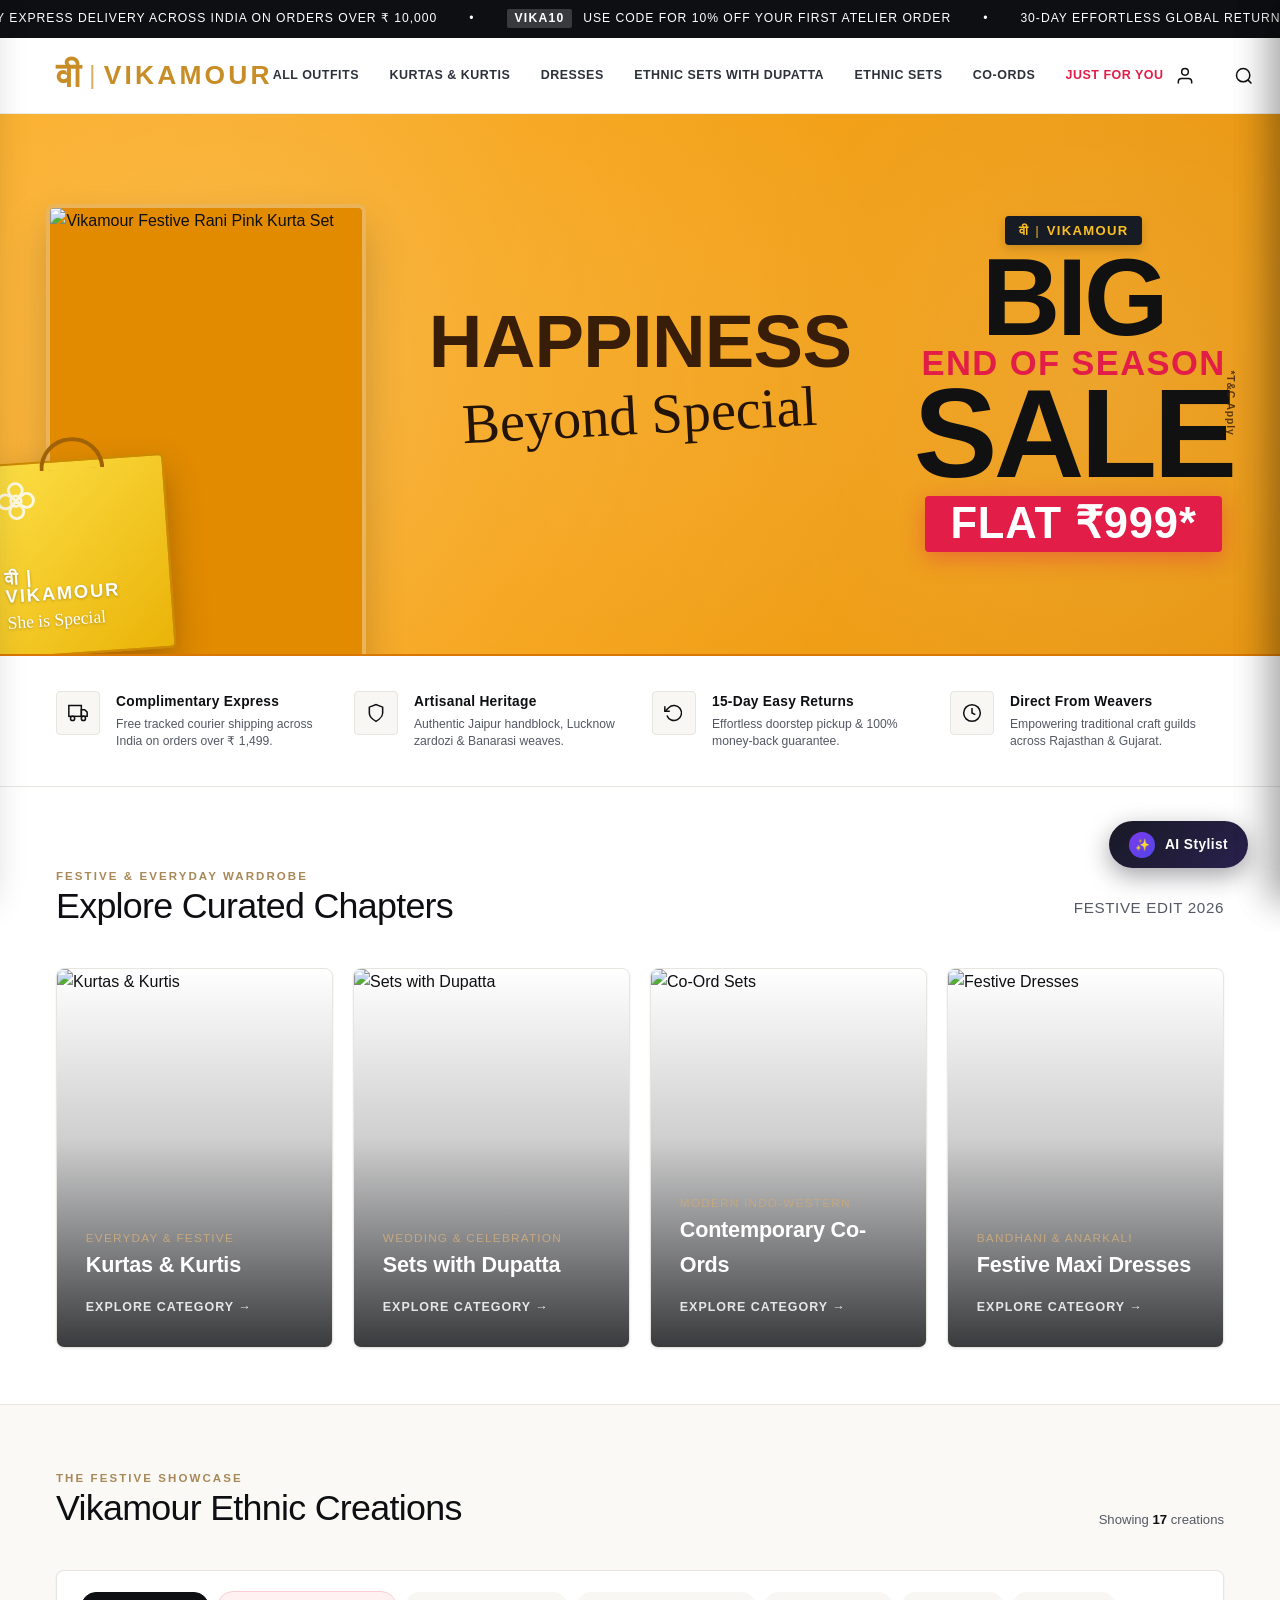
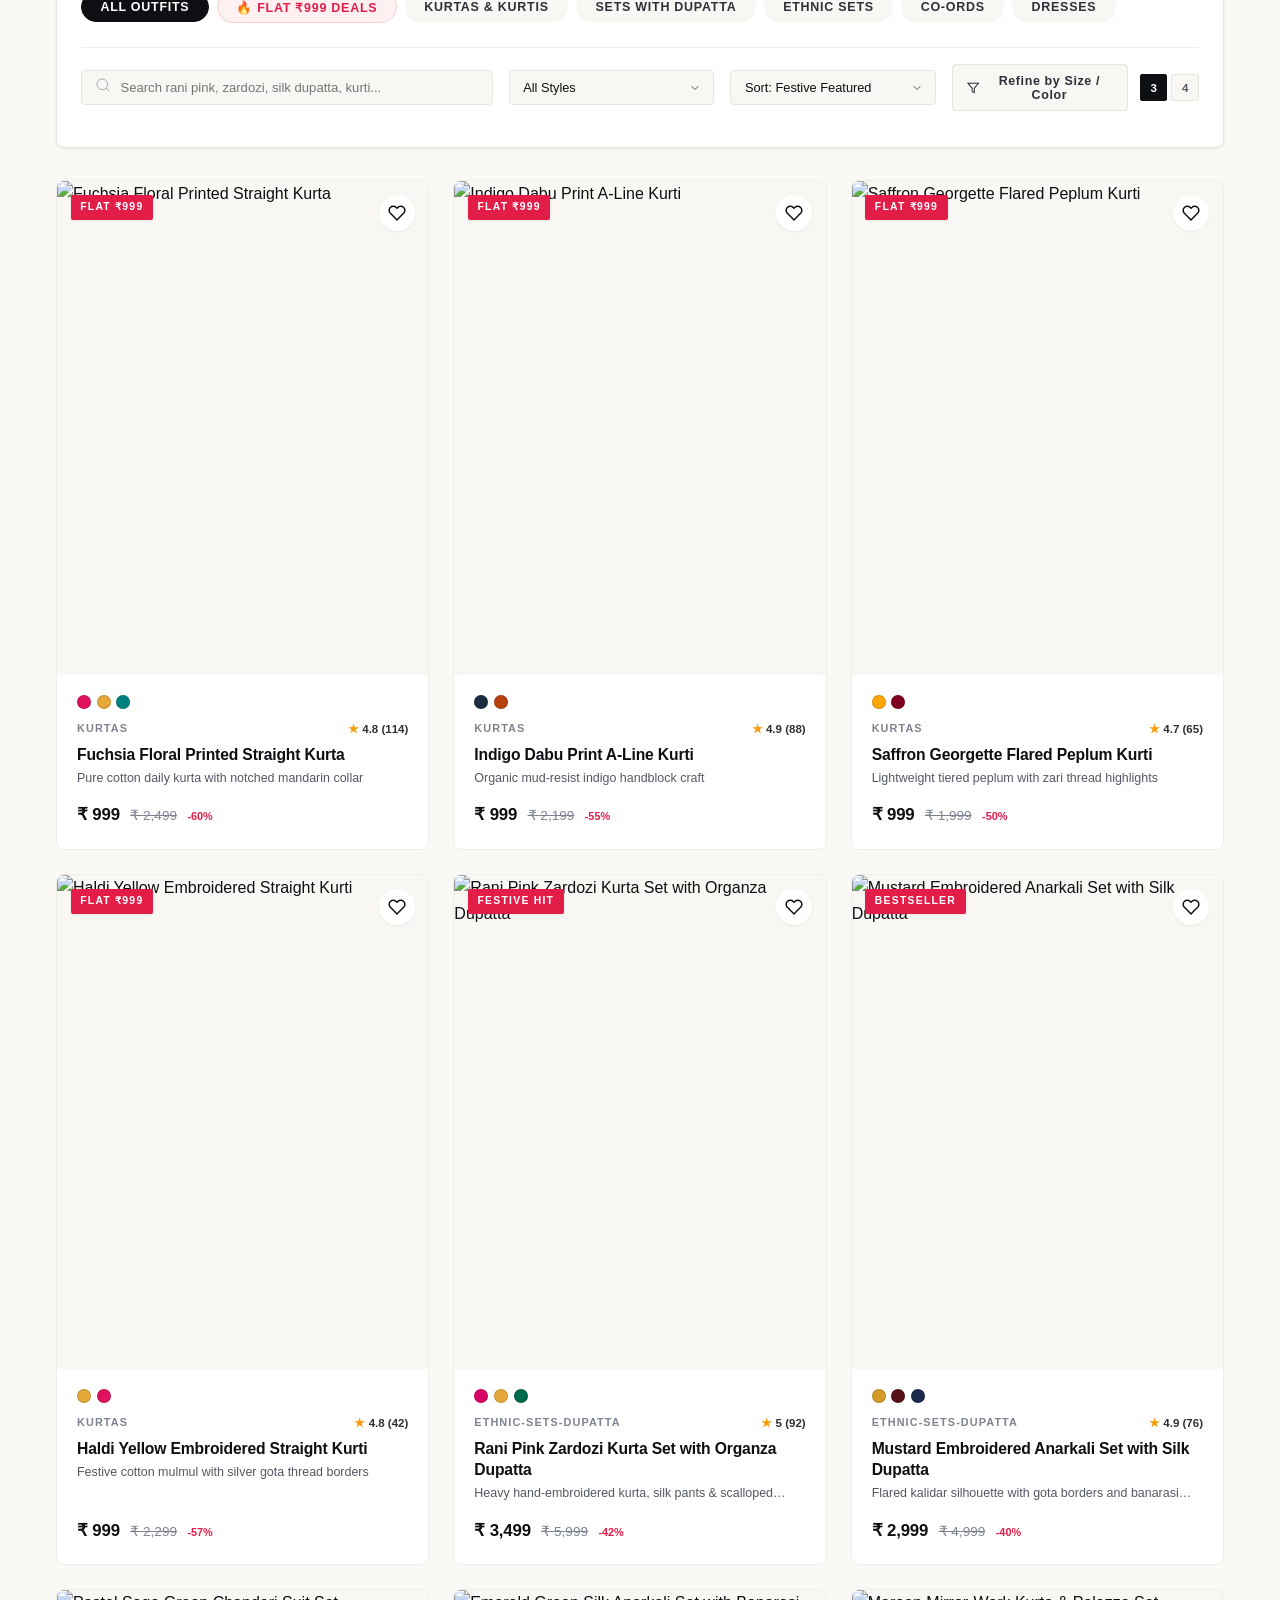
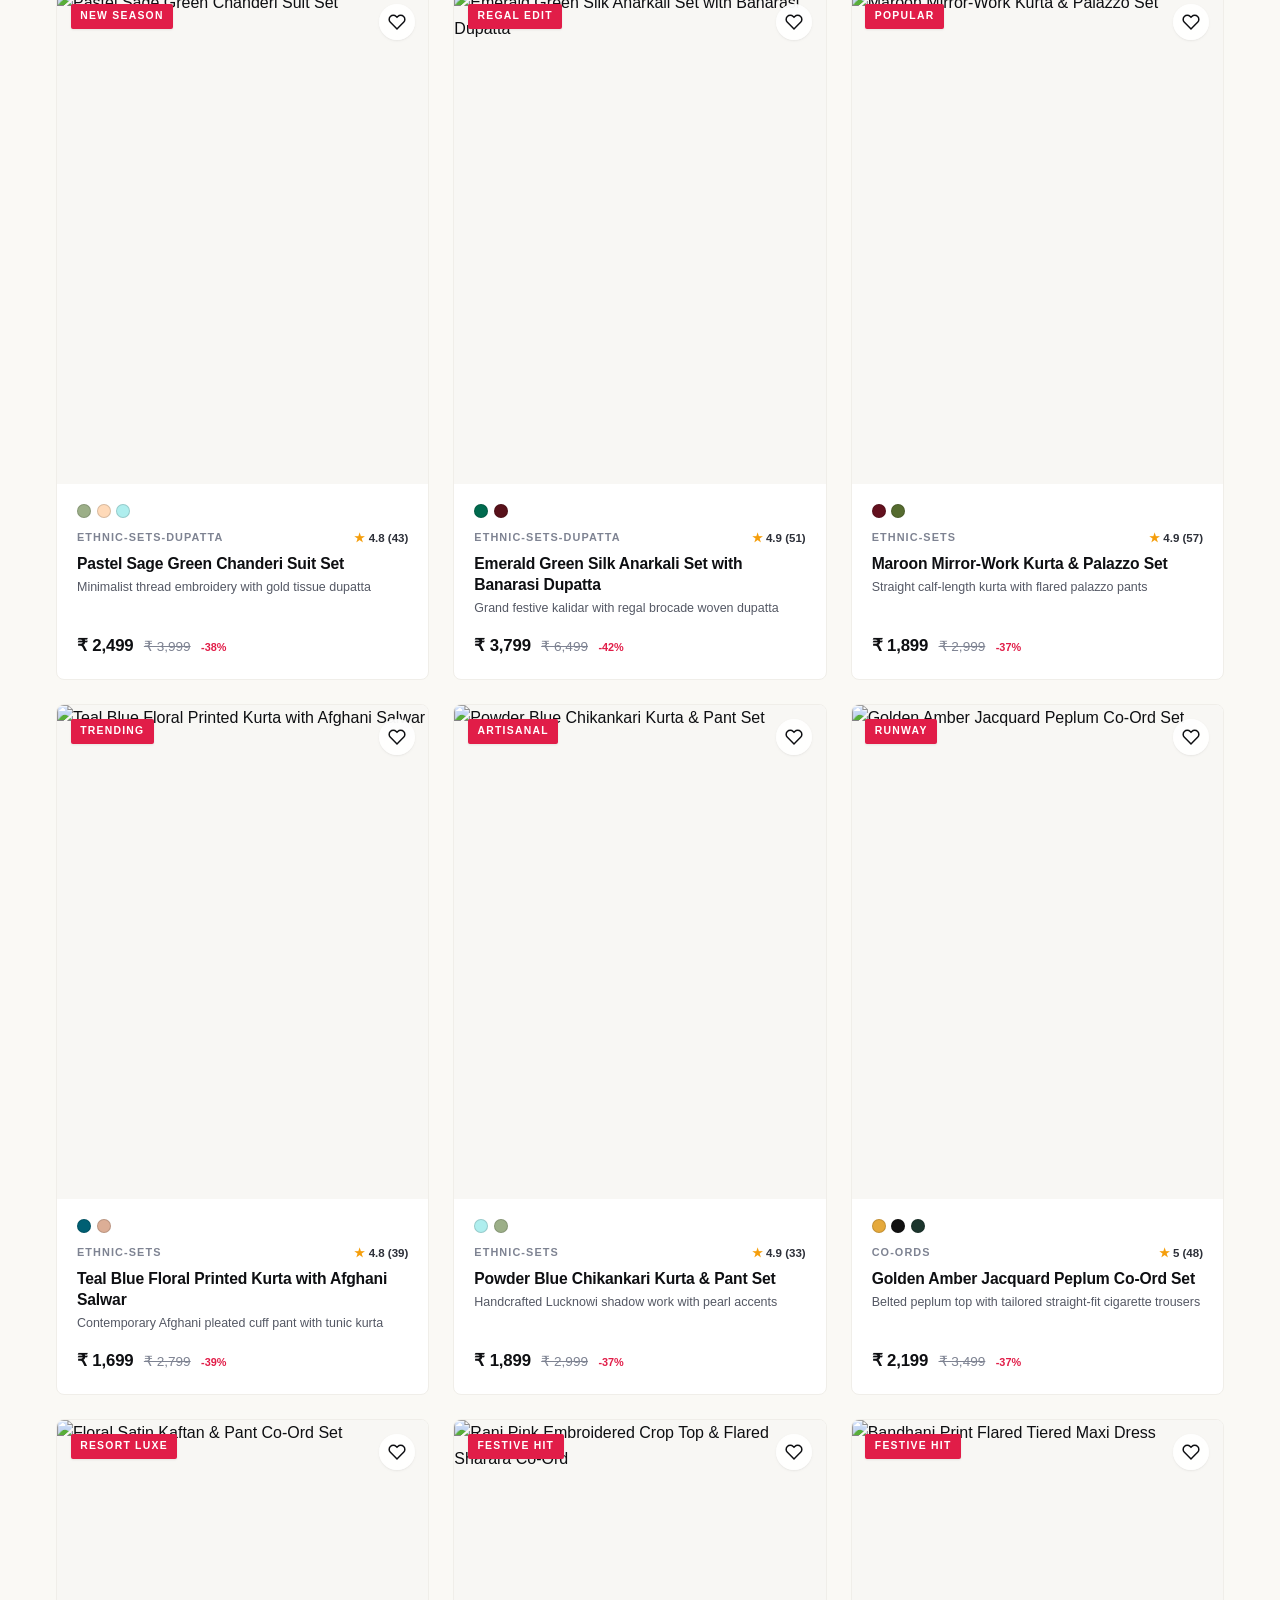
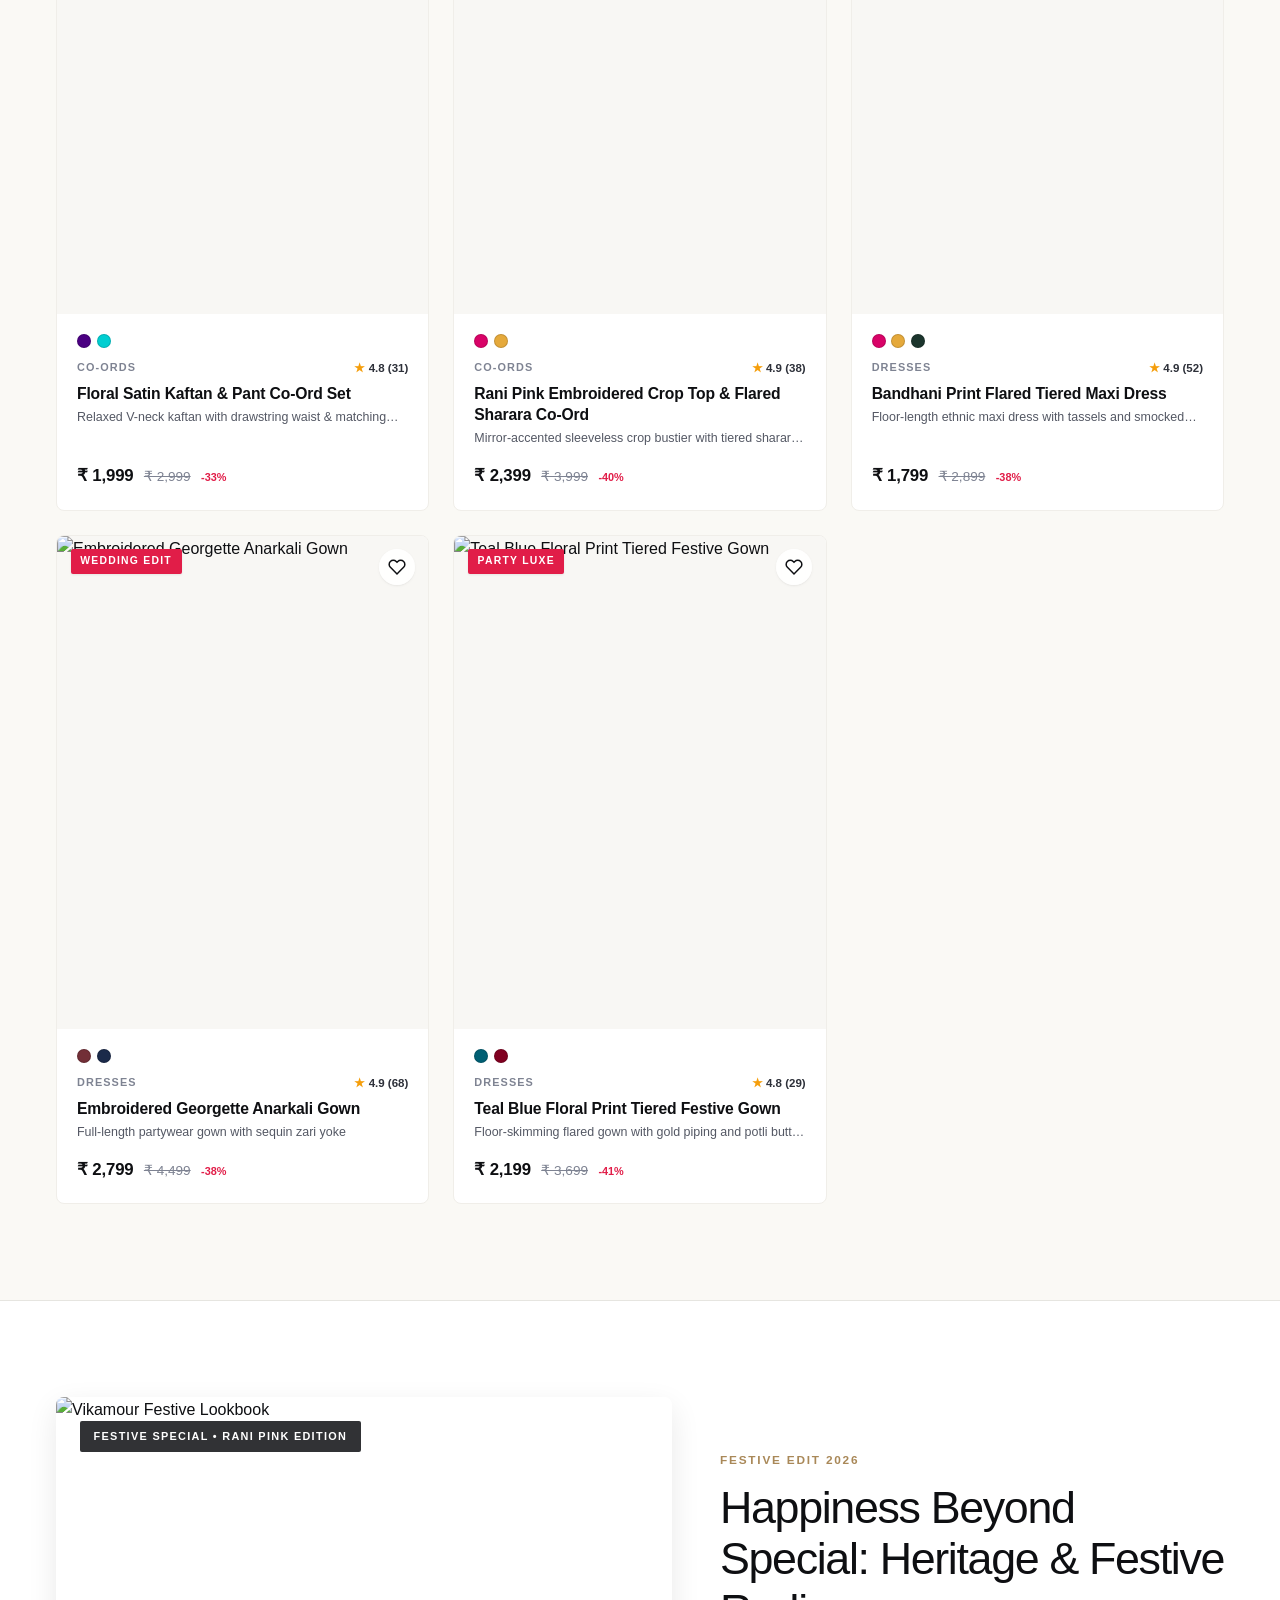
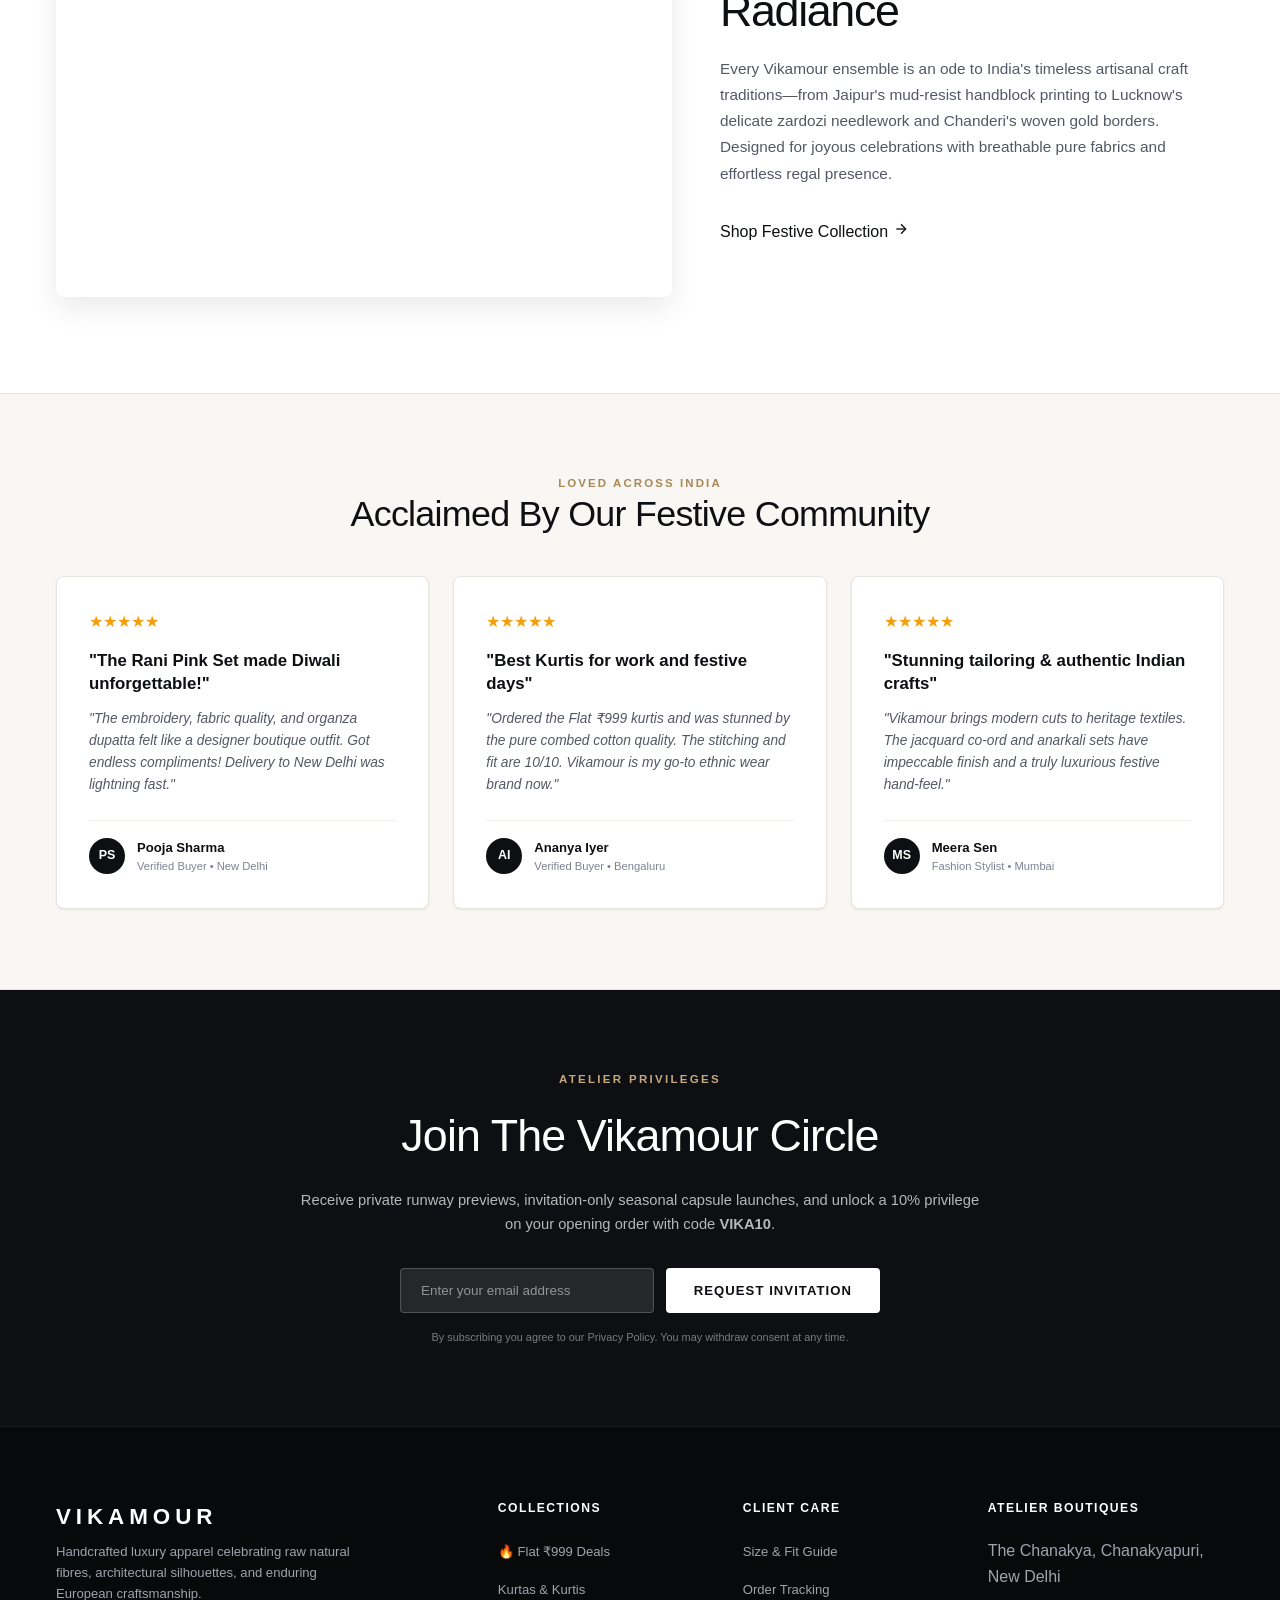
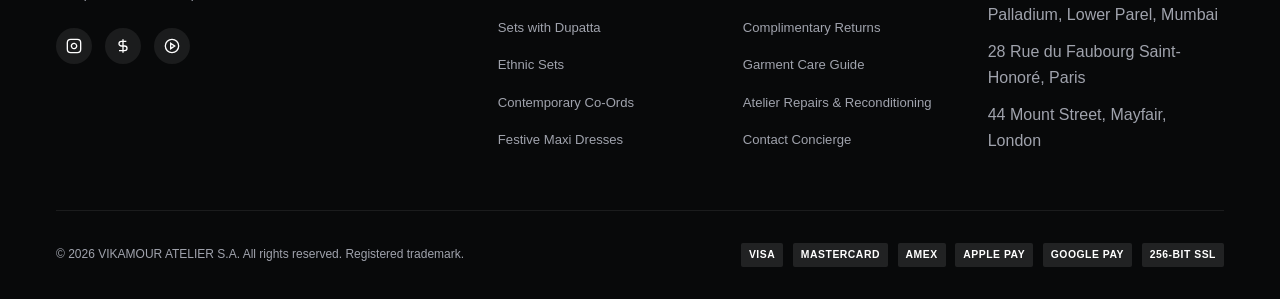
==== commit b87ac4a6: "Security: fix DOM XSS vectors, harden localStorage parsing, block sensitive file leakage, and add CS" ====
--- a/index.html
+++ b/index.html
@@ -3,6 +3,9 @@
 <head>
   <meta charset="UTF-8" />
   <meta name="viewport" content="width=device-width, initial-scale=1.0" />
+  <meta http-equiv="X-Content-Type-Options" content="nosniff" />
+  <meta name="referrer" content="strict-origin-when-cross-origin" />
+  <meta http-equiv="Content-Security-Policy" content="default-src 'self'; script-src 'self' 'unsafe-inline'; style-src 'self' 'unsafe-inline' https://fonts.googleapis.com; font-src 'self' https://fonts.gstatic.com; img-src 'self' data: https://images.unsplash.com; connect-src 'self'; frame-ancestors 'self';" />
   <title>VIKAMOUR | Luxury Fashion Atelier</title>
   <meta name="description" content="Vikamour Atelier offers timeless luxury clothing, tailored silhouettes, and sustainable organic fabrics handcrafted for modern elegance." />
   <link rel="preconnect" href="https://fonts.googleapis.com" />
@@ -566,12 +569,12 @@
         <div>
           <h4 class="footer-col-title">Client Care</h4>
           <ul class="footer-links-list">
-            <li><a href="javascript:void(0)" onclick="document.getElementById('sizeGuideModal').classList.add('active')">Size & Fit Guide</a></li>
-            <li><a href="javascript:void(0)" onclick="openCartDrawer()">Order Tracking</a></li>
-            <li><a href="javascript:void(0)">Complimentary Returns</a></li>
-            <li><a href="javascript:void(0)">Garment Care Guide</a></li>
-            <li><a href="javascript:void(0)">Atelier Repairs & Reconditioning</a></li>
-            <li><a href="javascript:void(0)">Contact Concierge</a></li>
+            <li><a href="#sizeGuideModal" onclick="event.preventDefault(); document.getElementById('sizeGuideModal').classList.add('active');">Size & Fit Guide</a></li>
+            <li><a href="#cartDrawer" onclick="event.preventDefault(); openCartDrawer();">Order Tracking</a></li>
+            <li><a href="#!">Complimentary Returns</a></li>
+            <li><a href="#!">Garment Care Guide</a></li>
+            <li><a href="#!">Atelier Repairs & Reconditioning</a></li>
+            <li><a href="#!">Contact Concierge</a></li>
           </ul>
         </div>
 
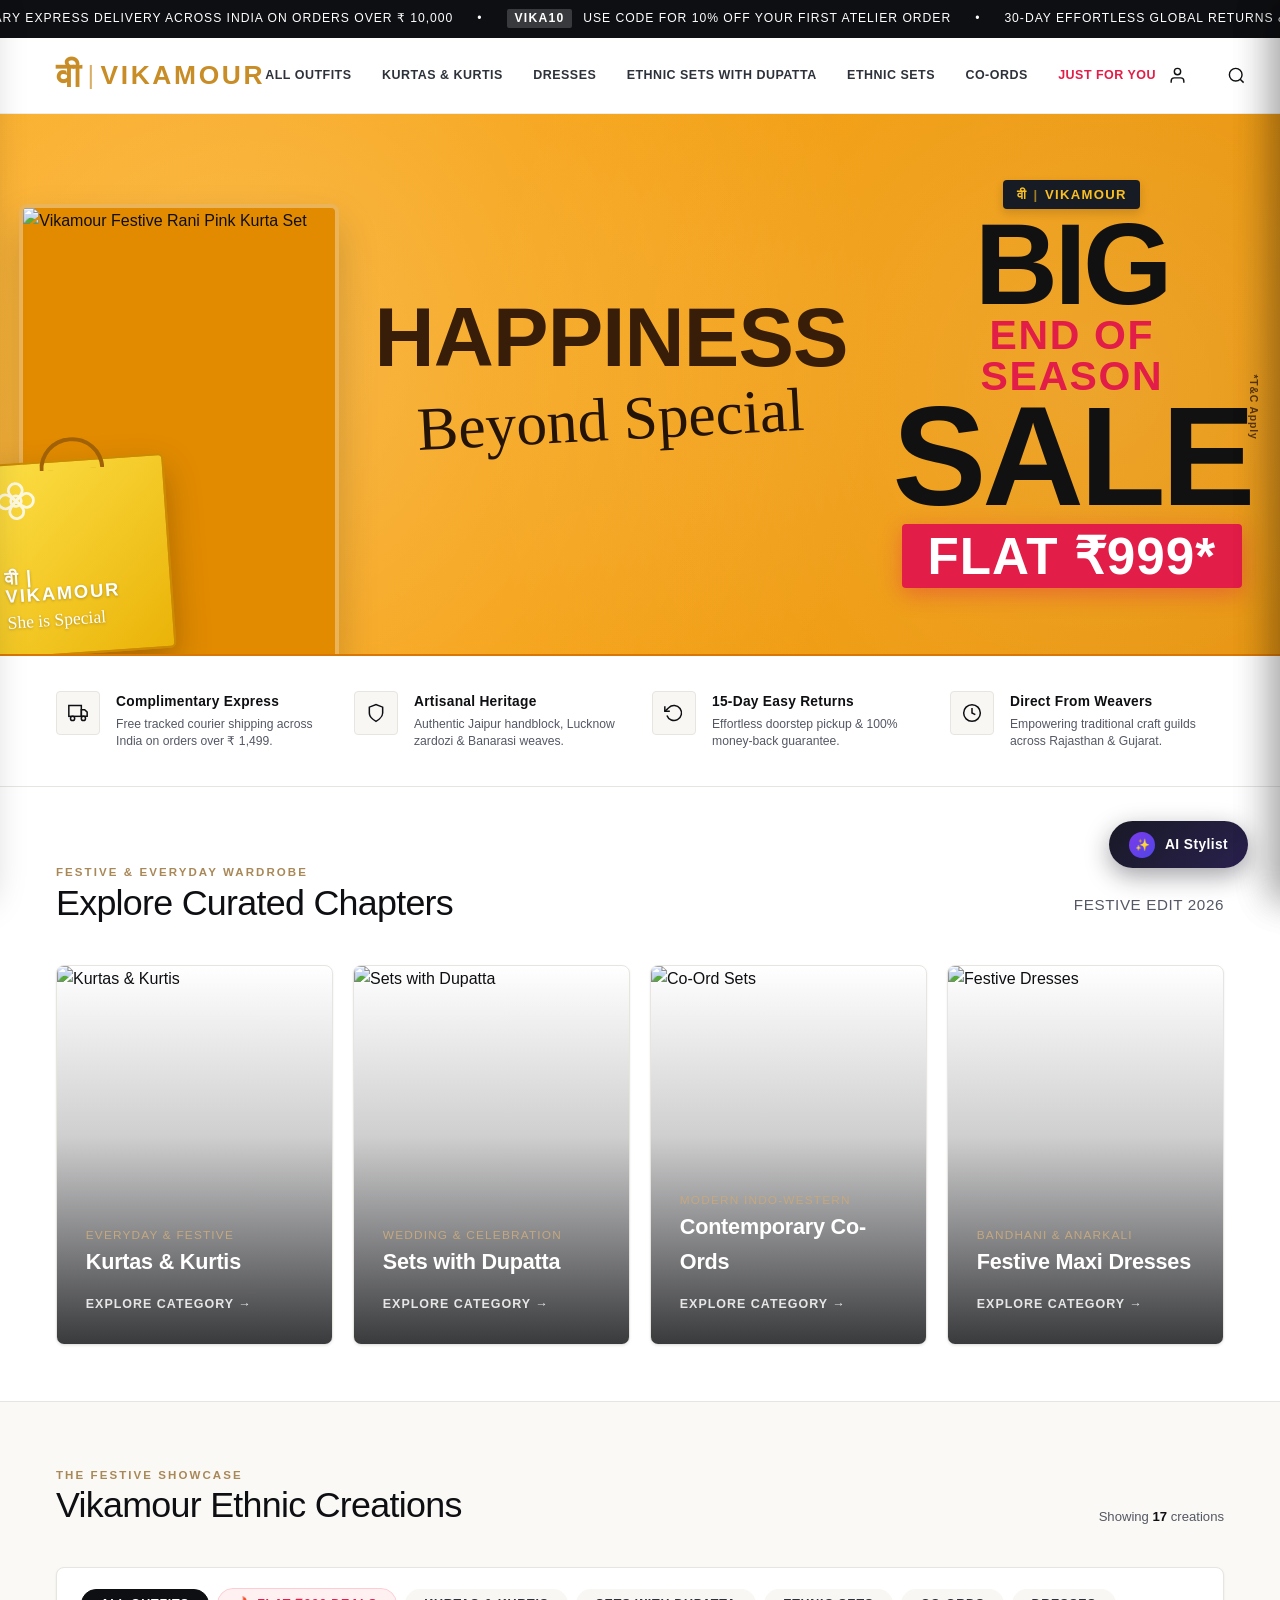
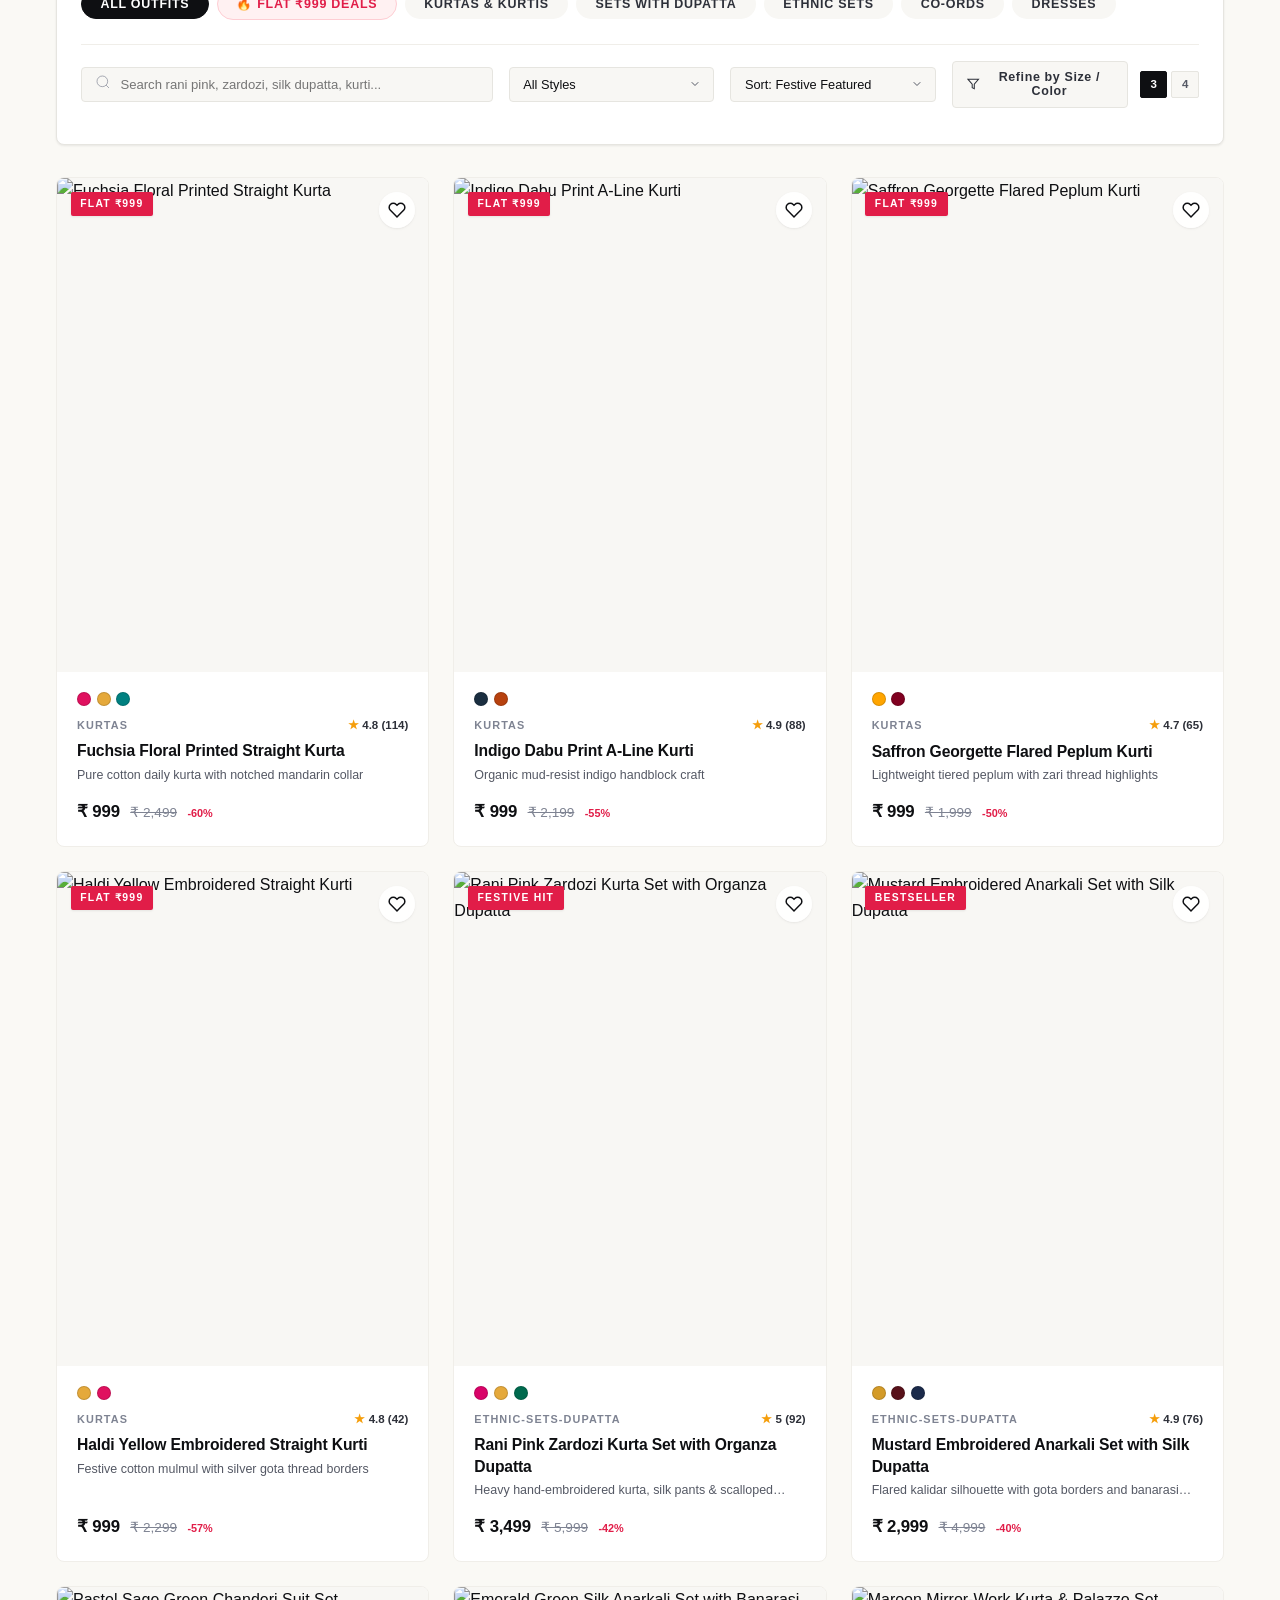
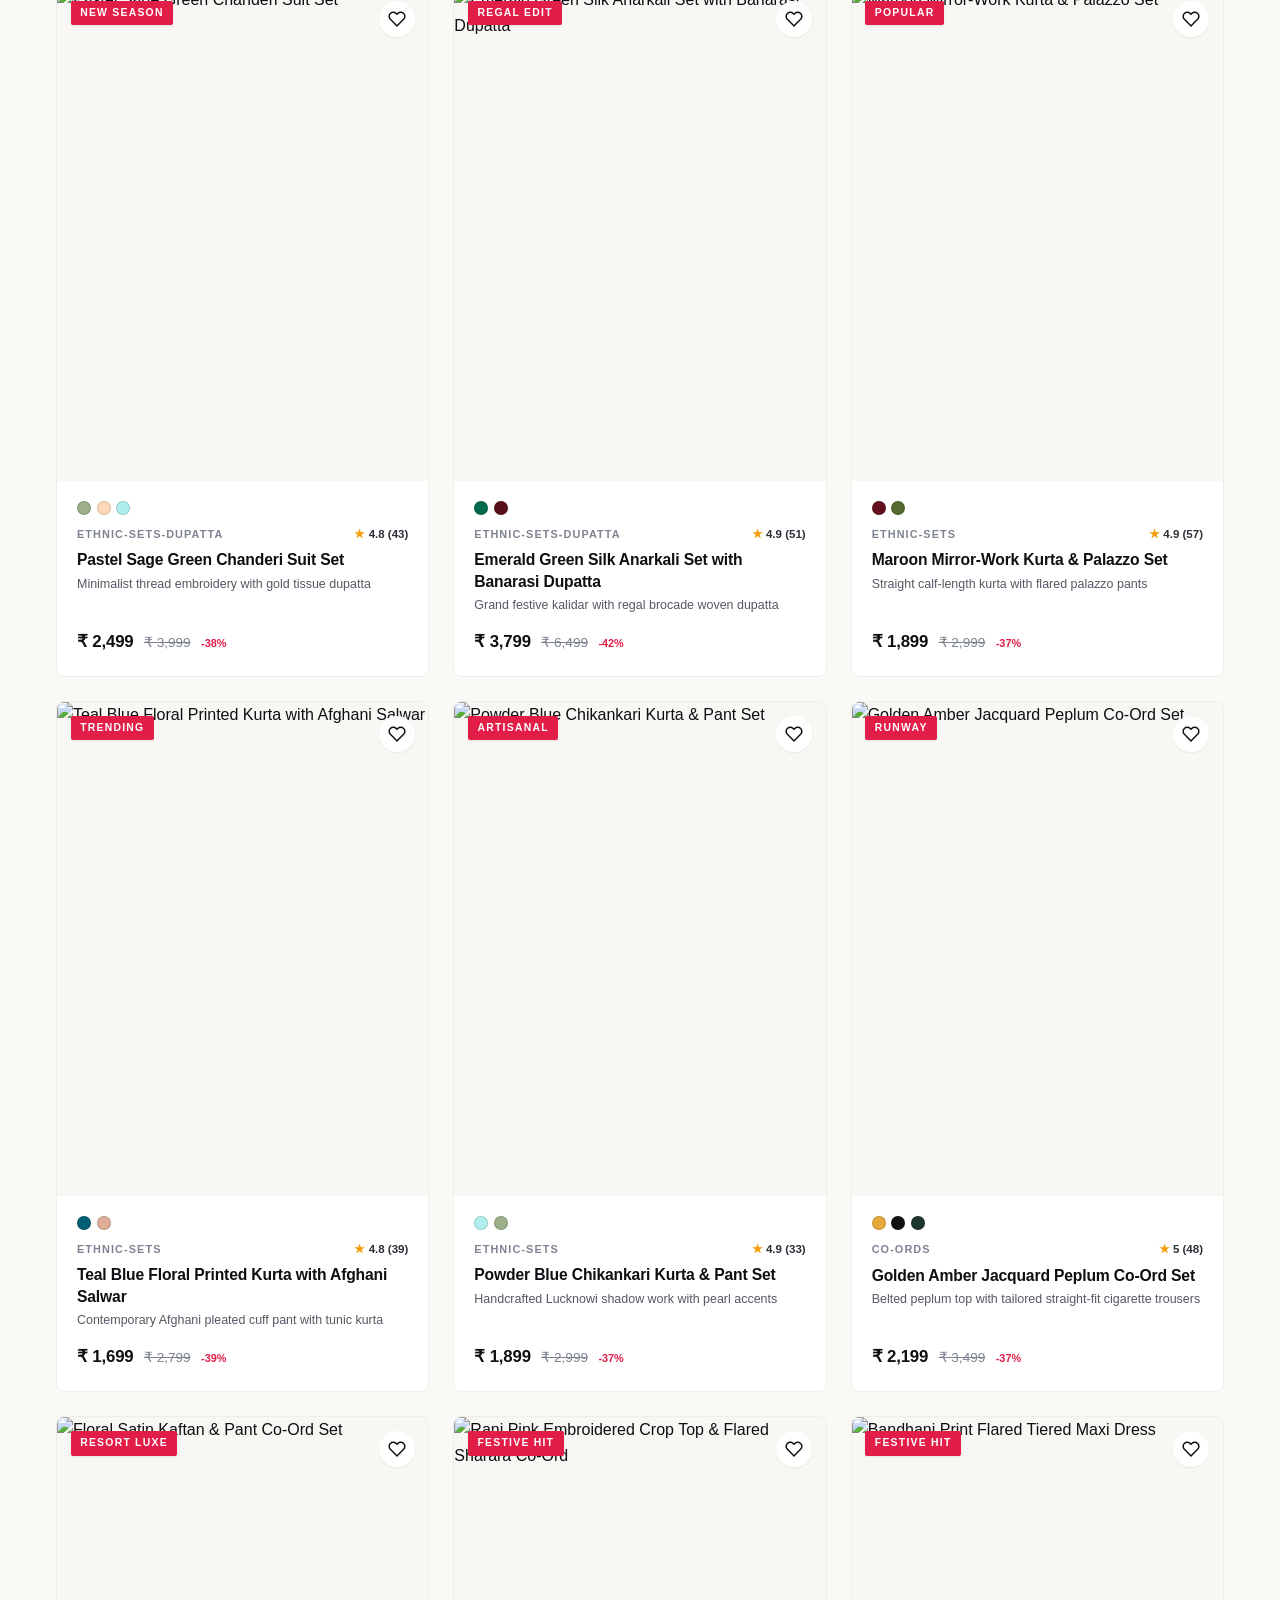
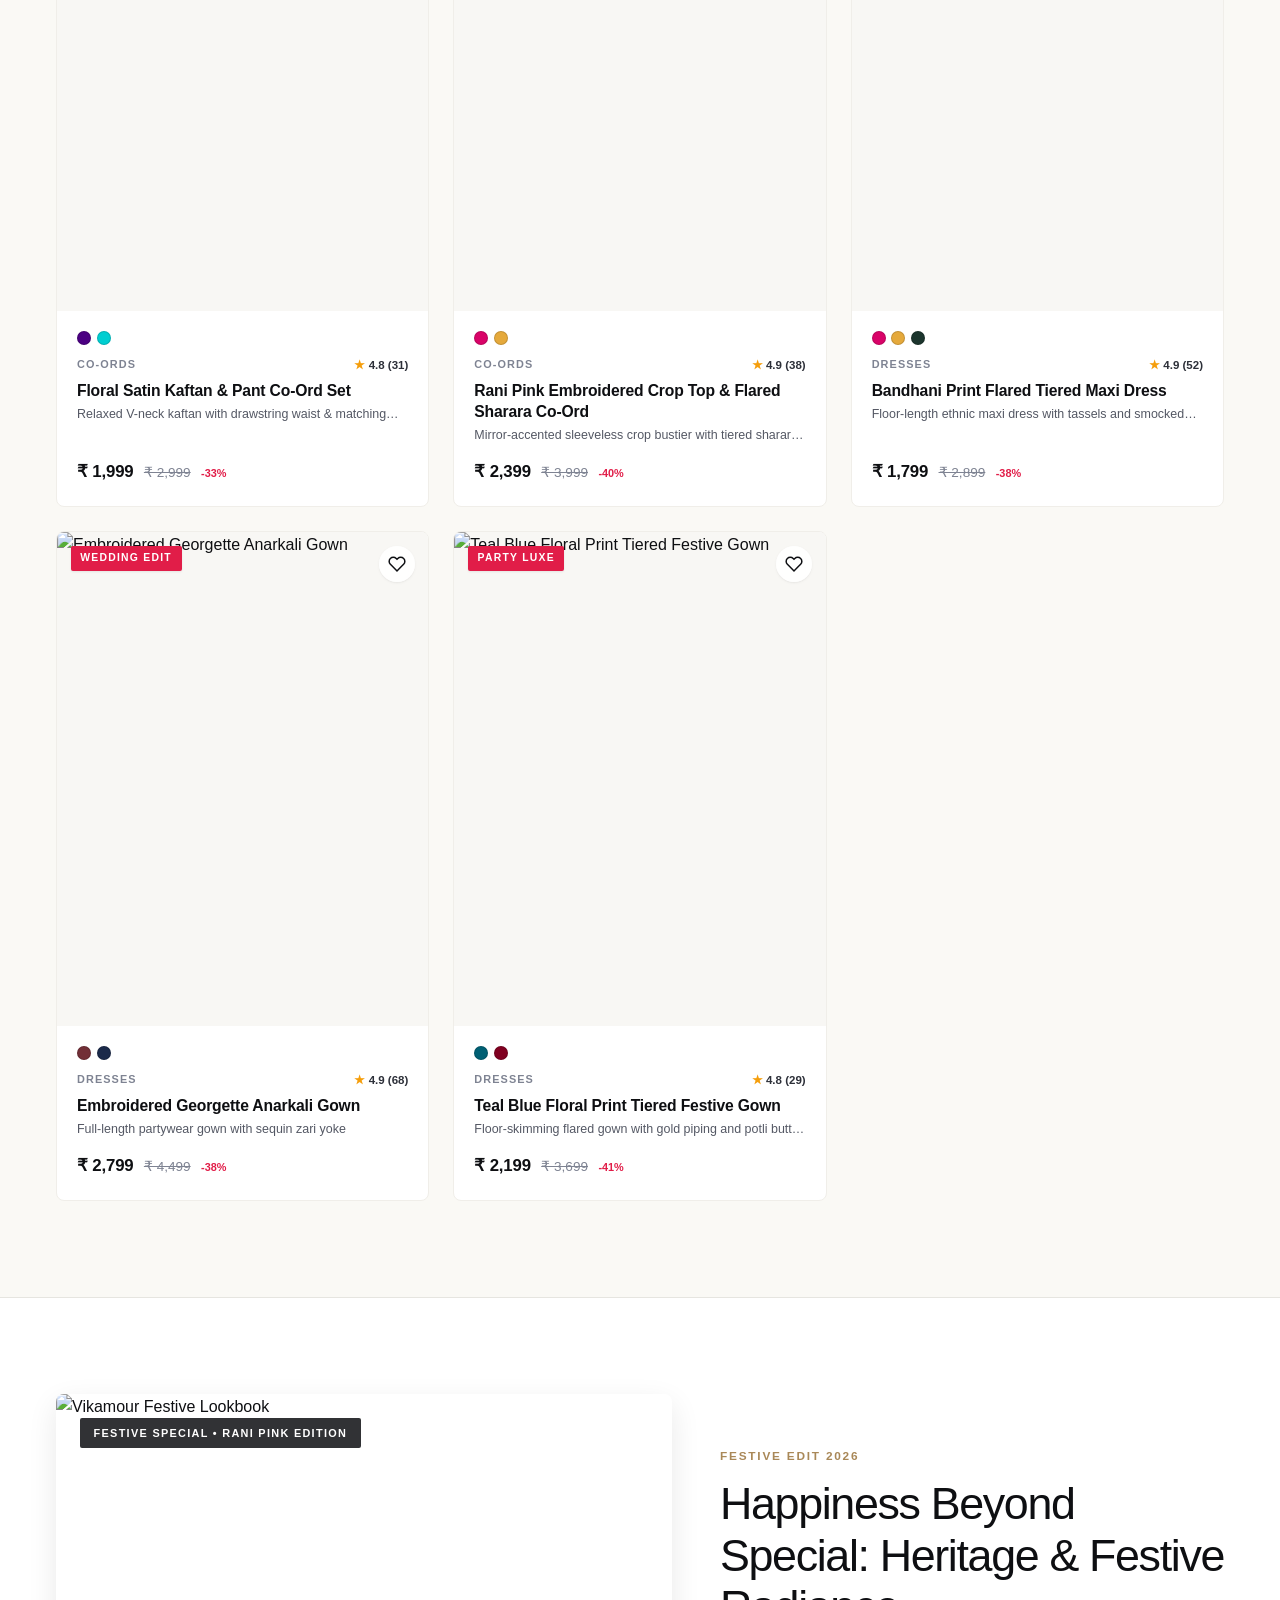
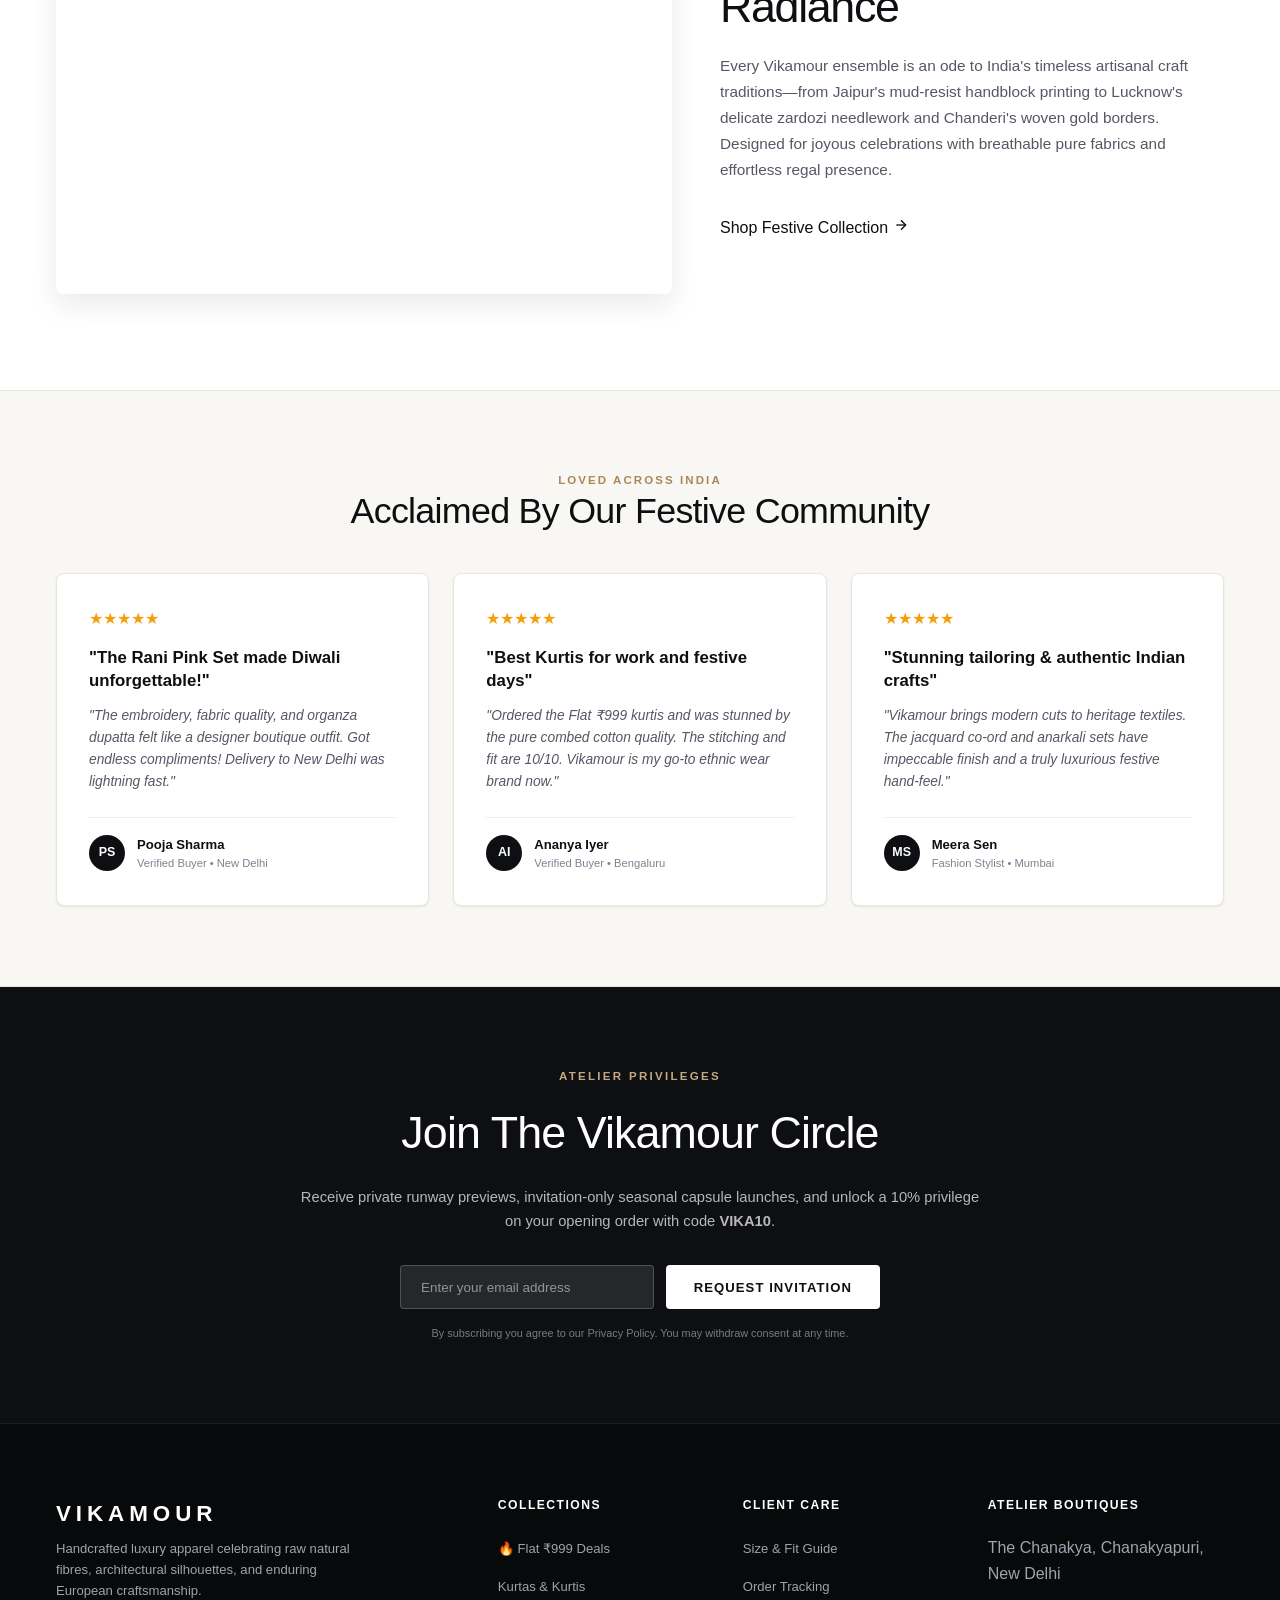
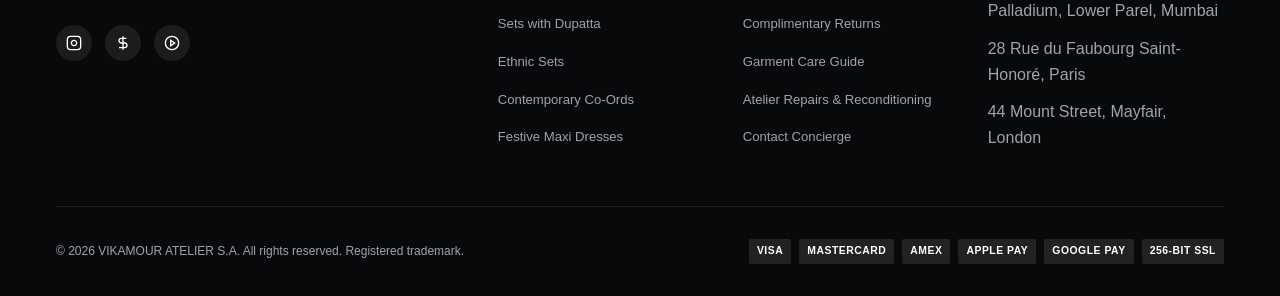
==== commit 2b7c6a28: "feat: optimize mobile responsiveness, touch accessibility, and zero-overflow layout across all pages" ====
--- a/index.html
+++ b/index.html
@@ -2,10 +2,10 @@
 <html lang="en">
 <head>
   <meta charset="UTF-8" />
-  <meta name="viewport" content="width=device-width, initial-scale=1.0" />
+  <meta name="viewport" content="width=device-width, initial-scale=1.0, viewport-fit=cover" />
   <meta http-equiv="X-Content-Type-Options" content="nosniff" />
   <meta name="referrer" content="strict-origin-when-cross-origin" />
-  <meta http-equiv="Content-Security-Policy" content="default-src 'self'; script-src 'self' 'unsafe-inline'; style-src 'self' 'unsafe-inline' https://fonts.googleapis.com; font-src 'self' https://fonts.gstatic.com; img-src 'self' data: https://images.unsplash.com; connect-src 'self'; frame-ancestors 'self';" />
+  <meta http-equiv="Content-Security-Policy" content="default-src 'self'; script-src 'self' 'unsafe-inline' https://cdn.jsdelivr.net; style-src 'self' 'unsafe-inline' https://fonts.googleapis.com; font-src 'self' https://fonts.gstatic.com; img-src 'self' data: https://images.unsplash.com https://*.supabase.co; connect-src 'self' https://*.supabase.co wss://*.supabase.co; frame-ancestors 'self';" />
   <title>VIKAMOUR | Luxury Fashion Atelier</title>
   <meta name="description" content="Vikamour Atelier offers timeless luxury clothing, tailored silhouettes, and sustainable organic fabrics handcrafted for modern elegance." />
   <link rel="preconnect" href="https://fonts.googleapis.com" />
@@ -53,7 +53,7 @@
       <!-- Utility Cluster -->
       <div class="header-actions">
         <!-- User Profile Icon -->
-        <button class="action-btn" aria-label="User Account" title="My Account">
+        <button class="action-btn" aria-label="User Account" title="My Account" id="accountTriggerBtn">
           <svg viewBox="0 0 24 24" fill="none" stroke="currentColor">
             <path d="M20 21v-2a4 4 0 0 0-4-4H8a4 4 0 0 0-4 4v2"></path>
             <circle cx="12" cy="7" r="4"></circle>
@@ -570,7 +570,7 @@
           <h4 class="footer-col-title">Client Care</h4>
           <ul class="footer-links-list">
             <li><a href="#sizeGuideModal" onclick="event.preventDefault(); document.getElementById('sizeGuideModal').classList.add('active');">Size & Fit Guide</a></li>
-            <li><a href="#cartDrawer" onclick="event.preventDefault(); openCartDrawer();">Order Tracking</a></li>
+            <li><a href="#trackOrder" onclick="event.preventDefault(); openOrderTrackingModal();">Order Tracking</a></li>
             <li><a href="#!">Complimentary Returns</a></li>
             <li><a href="#!">Garment Care Guide</a></li>
             <li><a href="#!">Atelier Repairs & Reconditioning</a></li>
@@ -726,6 +726,26 @@
       <div class="brand-name" style="font-size: 1.25rem;">VIKAMOUR</div>
       <button class="drawer-close-btn" id="mobileDrawerClose" aria-label="Close navigation">&times;</button>
     </div>
+    
+    <!-- Mobile Drawer Account & Currency Hub -->
+    <div class="mobile-drawer-account-bar">
+      <button class="mobile-drawer-account-btn" id="mobileDrawerAccountBtn" onclick="closeAllDrawers(); if(window.VikamourSupabase) window.VikamourSupabase.openAccountModal('signIn');">
+        <svg viewBox="0 0 24 24" fill="none" stroke="currentColor" width="18" height="18">
+          <path d="M20 21v-2a4 4 0 0 0-4-4H8a4 4 0 0 0-4 4v2"></path>
+          <circle cx="12" cy="7" r="4"></circle>
+        </svg>
+        <span>Atelier Account & Sign In</span>
+      </button>
+      <div class="mobile-drawer-currency-row">
+        <label for="mobileCurrencySelect" class="mobile-drawer-currency-label">Currency</label>
+        <select class="mobile-drawer-currency-select" id="mobileCurrencySelect" aria-label="Currency selection">
+          <option value="INR" selected>INR (₹)</option>
+          <option value="USD">USD ($)</option>
+          <option value="EUR">EUR (€)</option>
+          <option value="GBP">GBP (£)</option>
+        </select>
+      </div>
+    </div>
     <ul class="mobile-nav-list">
       <li class="mobile-nav-item"><a href="#catalog" onclick="closeAllDrawers(); document.querySelector('[data-category=all]').click();">All Outfits</a></li>
       <li class="mobile-nav-item highlight"><a href="#catalog" onclick="closeAllDrawers(); document.querySelector('[data-category=sale999]').click();" style="color:#E11D48;">🔥 Flat ₹999 Sale</a></li>
@@ -1081,48 +1101,50 @@
         All Vikamour garments are tailored with relaxed European drape. If you are between sizes, we recommend sizing down for a closer fit or your standard size for the intended silhouette.
       </p>
 
-      <table class="size-guide-table">
-        <thead>
-          <tr>
-            <th>Size</th>
-            <th>Chest (in / cm)</th>
-            <th>Waist (in / cm)</th>
-            <th>Hip (in / cm)</th>
-          </tr>
-        </thead>
-        <tbody>
-          <tr>
-            <td><strong>XS</strong></td>
-            <td>32 - 34" / 81 - 86 cm</td>
-            <td>24 - 26" / 61 - 66 cm</td>
-            <td>34 - 36" / 86 - 91 cm</td>
-          </tr>
-          <tr>
-            <td><strong>S</strong></td>
-            <td>35 - 37" / 89 - 94 cm</td>
-            <td>27 - 29" / 68 - 74 cm</td>
-            <td>37 - 39" / 94 - 99 cm</td>
-          </tr>
-          <tr>
-            <td><strong>M</strong></td>
-            <td>38 - 40" / 96 - 102 cm</td>
-            <td>30 - 32" / 76 - 81 cm</td>
-            <td>40 - 42" / 101 - 107 cm</td>
-          </tr>
-          <tr>
-            <td><strong>L</strong></td>
-            <td>41 - 43" / 104 - 109 cm</td>
-            <td>33 - 35" / 84 - 89 cm</td>
-            <td>43 - 45" / 109 - 114 cm</td>
-          </tr>
-          <tr>
-            <td><strong>XL</strong></td>
-            <td>44 - 46" / 112 - 117 cm</td>
-            <td>36 - 38" / 91 - 96 cm</td>
-            <td>46 - 48" / 117 - 122 cm</td>
-          </tr>
-        </tbody>
-      </table>
+      <div class="size-guide-table-wrap">
+        <table class="size-guide-table">
+          <thead>
+            <tr>
+              <th>Size</th>
+              <th>Chest (in / cm)</th>
+              <th>Waist (in / cm)</th>
+              <th>Hip (in / cm)</th>
+            </tr>
+          </thead>
+          <tbody>
+            <tr>
+              <td><strong>XS</strong></td>
+              <td>32 - 34" / 81 - 86 cm</td>
+              <td>24 - 26" / 61 - 66 cm</td>
+              <td>34 - 36" / 86 - 91 cm</td>
+            </tr>
+            <tr>
+              <td><strong>S</strong></td>
+              <td>35 - 37" / 89 - 94 cm</td>
+              <td>27 - 29" / 68 - 74 cm</td>
+              <td>37 - 39" / 94 - 99 cm</td>
+            </tr>
+            <tr>
+              <td><strong>M</strong></td>
+              <td>38 - 40" / 96 - 102 cm</td>
+              <td>30 - 32" / 76 - 81 cm</td>
+              <td>40 - 42" / 101 - 107 cm</td>
+            </tr>
+            <tr>
+              <td><strong>L</strong></td>
+              <td>41 - 43" / 104 - 109 cm</td>
+              <td>33 - 35" / 84 - 89 cm</td>
+              <td>43 - 45" / 109 - 114 cm</td>
+            </tr>
+            <tr>
+              <td><strong>XL</strong></td>
+              <td>44 - 46" / 112 - 117 cm</td>
+              <td>36 - 38" / 91 - 96 cm</td>
+              <td>46 - 48" / 117 - 122 cm</td>
+            </tr>
+          </tbody>
+        </table>
+      </div>
 
       <div style="font-size: 0.75rem; color: var(--color-slate-light); margin-top: 1rem; line-height: 1.5;">
         Need personalized sizing advice? Our Atelier Concierge is available 24/7 at concierge@vikamour.com to provide bespoke measurements assistance.
@@ -1227,8 +1249,132 @@
     </div>
   </div>
 
+  <!-- Atelier Account & Supabase Integration Modal -->
+  <div class="modal-backdrop" id="accountModal" role="dialog" aria-modal="true" aria-labelledby="accountModalTitle">
+    <div class="account-modal-container">
+      <button class="modal-close-btn" id="accountModalCloseBtn" aria-label="Close modal">&times;</button>
+      
+      <div class="account-modal-header">
+        <h3 class="account-modal-title" id="accountModalTitle">Vikamour Atelier Account</h3>
+        <p class="account-modal-subtitle" id="accountModalSubtitle">Member Privileges & Supabase Cloud Connection</p>
+      </div>
+
+      <!-- Account Modal Navigation Tabs -->
+      <div class="account-tabs" id="accountTabsContainer" role="tablist">
+        <button class="account-tab-btn active" data-account-tab="signIn">Sign In</button>
+        <button class="account-tab-btn" data-account-tab="signUp">Register</button>
+        <button class="account-tab-btn" data-account-tab="trackOrder">Track Order</button>
+        <button class="account-tab-btn" data-account-tab="supabaseConfig">Supabase Cloud</button>
+      </div>
+
+      <!-- Tab 1: Sign In -->
+      <div class="account-pane active" id="paneSignIn">
+        <form id="signInForm" onsubmit="event.preventDefault(); handleCustomerSignIn();">
+          <div class="account-form-group">
+            <label class="account-form-label" for="signInEmail">Email Address</label>
+            <input type="email" id="signInEmail" class="account-form-input" placeholder="e.g. client@vikamour.com" required />
+          </div>
+          <div class="account-form-group">
+            <label class="account-form-label" for="signInPassword">Password</label>
+            <input type="password" id="signInPassword" class="account-form-input" placeholder="Your account password" required />
+          </div>
+          <button type="submit" class="btn btn-primary" style="width: 100%; margin-top: 0.5rem; padding: 0.8rem;">
+            Sign In to Atelier &rarr;
+          </button>
+        </form>
+      </div>
+
+      <!-- Tab 2: Register -->
+      <div class="account-pane" id="paneSignUp">
+        <form id="signUpForm" onsubmit="event.preventDefault(); handleCustomerSignUp();">
+          <div class="account-form-group">
+            <label class="account-form-label" for="signUpName">Full Name</label>
+            <input type="text" id="signUpName" class="account-form-input" placeholder="e.g. Priya Sharma" required />
+          </div>
+          <div class="account-form-group">
+            <label class="account-form-label" for="signUpEmail">Email Address</label>
+            <input type="email" id="signUpEmail" class="account-form-input" placeholder="e.g. priya@example.com" required />
+          </div>
+          <div class="account-form-group">
+            <label class="account-form-label" for="signUpPassword">Create Password</label>
+            <input type="password" id="signUpPassword" class="account-form-input" placeholder="Minimum 6 characters" minlength="6" required />
+          </div>
+          <div class="account-form-group">
+            <label class="account-form-label" for="signUpPhone">Phone (Optional)</label>
+            <input type="tel" id="signUpPhone" class="account-form-input" placeholder="+91 98765 43210" />
+          </div>
+          <button type="submit" class="btn btn-primary" style="width: 100%; margin-top: 0.5rem; padding: 0.8rem;">
+            Create Member Account &rarr;
+          </button>
+        </form>
+      </div>
+
+      <!-- Tab 3: Track Order -->
+      <div class="account-pane" id="paneTrackOrder">
+        <form id="trackOrderForm" onsubmit="event.preventDefault(); handleTrackOrder();">
+          <div class="account-form-group">
+            <label class="account-form-label" for="trackOrderNumber">Order Number</label>
+            <input type="text" id="trackOrderNumber" class="account-form-input" placeholder="e.g. VK-728192" required />
+          </div>
+          <div class="account-form-group">
+            <label class="account-form-label" for="trackEmail">Email Address (Optional)</label>
+            <input type="email" id="trackEmail" class="account-form-input" placeholder="client@example.com" />
+          </div>
+          <button type="submit" class="btn btn-primary" style="width: 100%; margin-top: 0.5rem; padding: 0.8rem;">
+            Track Order Status &rarr;
+          </button>
+        </form>
+        <div id="trackOrderResult" style="margin-top: 1rem; display: none;"></div>
+      </div>
+
+      <!-- Tab 4: Supabase Connection Configuration -->
+      <div class="account-pane" id="paneSupabaseConfig">
+        <div id="supabaseStatusDisplay" style="margin-bottom: 1rem;"></div>
+        <form id="supabaseConfigForm" onsubmit="event.preventDefault(); handleSaveSupabaseConfig();">
+          <div class="account-form-group">
+            <label class="account-form-label" for="supabaseUrlInput">Supabase Project URL</label>
+            <input type="url" id="supabaseUrlInput" class="account-form-input" placeholder="https://your-project-id.supabase.co" required />
+          </div>
+          <div class="account-form-group">
+            <label class="account-form-label" for="supabaseKeyInput">Supabase Anon / Public Key</label>
+            <input type="password" id="supabaseKeyInput" class="account-form-input" placeholder="eyJhbGciOiJIUzI1NiIsInR5cCI6IkpXVCJ9..." required />
+          </div>
+          <div style="display: flex; gap: 0.5rem; margin-top: 0.75rem;">
+            <button type="submit" class="btn btn-primary" style="flex: 1; padding: 0.75rem;">
+              Connect & Test Backend &rarr;
+            </button>
+            <button type="button" class="btn btn-outline" onclick="handleClearSupabaseConfig();" style="padding: 0.75rem;">
+              Reset
+            </button>
+          </div>
+        </form>
+        <div style="margin-top: 1.25rem; font-size: 0.76rem; color: var(--color-muted); line-height: 1.5; border-top: 1px dashed var(--color-border); padding-top: 0.75rem;">
+          <strong>Quick Setup:</strong> Run the provided <code>supabase-schema.sql</code> in your Supabase SQL Editor to automatically create tables (<code>products</code>, <code>orders</code>, <code>order_items</code>, <code>profiles</code>, <code>newsletter_subscribers</code>) and seed the catalog!
+        </div>
+      </div>
+
+      <!-- Signed In State Pane -->
+      <div class="account-pane" id="paneUserProfile" style="display: none;">
+        <div style="background: var(--color-stone); border: 1px solid var(--color-border); border-radius: var(--radius-sm); padding: 1rem; margin-bottom: 1rem;">
+          <div style="font-size: 0.72rem; text-transform: uppercase; font-weight: 700; color: var(--color-gold);">Verified Atelier Client</div>
+          <h4 id="userProfileName" style="font-size: 1.05rem; font-weight: 700; margin: 0.25rem 0;">Client Name</h4>
+          <p id="userProfileEmail" style="font-size: 0.8rem; color: var(--color-muted); margin: 0;">client@example.com</p>
+        </div>
+        <div id="userOrdersList" style="max-height: 200px; overflow-y: auto; margin-bottom: 1rem;"></div>
+        <button type="button" class="btn btn-outline" style="width: 100%; padding: 0.7rem;" onclick="handleCustomerSignOut();">
+          Sign Out of Account
+        </button>
+      </div>
+
+    </div>
+  </div>
+
   <!-- Toast Notification Container -->
   <div class="toast-container" id="toastContainer" aria-live="polite"></div>
+
+  <!-- Supabase Cloud Backend & Client -->
+  <script src="https://cdn.jsdelivr.net/npm/@supabase/supabase-js@2"></script>
+  <script src="supabase-client.js"></script>
 
   <!-- Application Scripts -->
   <script src="products.js"></script>
--- a/styles.css
+++ b/styles.css
@@ -160,7 +160,13 @@
   width: 100%;
   max-width: 1480px;
   margin: 0 auto;
-  padding: 0 1.5rem;
+  padding: 0 1rem;
+}
+
+@media (min-width: 480px) {
+  .site-container {
+    padding: 0 1.5rem;
+  }
 }
 
 @media (min-width: 768px) {
@@ -191,14 +197,34 @@
   justify-content: center;
   position: relative;
   overflow: hidden;
+  width: 100%;
+  max-width: 100vw;
   z-index: 60;
 }
 
-.announcement-slider {
-  display: flex;
-  align-items: center;
-  gap: 2rem;
+.announcement-slider,
+.announcement-content {
+  display: flex;
+  align-items: center;
+  justify-content: center;
+  gap: 1.5rem;
   white-space: nowrap;
+  max-width: 100%;
+  overflow: hidden;
+}
+
+@media (max-width: 600px) {
+  .announcement-slider,
+  .announcement-content {
+    gap: 0.5rem;
+    font-size: 0.68rem;
+    letter-spacing: 0.04em;
+    padding: 0 0.5rem;
+  }
+  .announcement-slider span:nth-child(n+3),
+  .announcement-content span:nth-child(n+3) {
+    display: none;
+  }
 }
 
 .announcement-badge {
@@ -250,27 +276,27 @@
 .brand-logo-lockup {
   display: flex;
   align-items: center;
-  gap: 0.5rem;
+  gap: 0.4rem;
 }
 
 .brand-symbol {
-  font-size: 2.1rem;
+  font-size: clamp(1.35rem, 3.8vw, 2.1rem);
   font-weight: 700;
   color: var(--color-brand-gold);
   line-height: 1;
 }
 
 .brand-divider {
-  font-size: 1.6rem;
+  font-size: clamp(1rem, 3vw, 1.6rem);
   color: var(--color-brand-gold);
   font-weight: 300;
   opacity: 0.7;
 }
 
 .brand-name {
-  font-size: 1.65rem;
+  font-size: clamp(1.05rem, 3.2vw, 1.65rem);
   font-weight: 800;
-  letter-spacing: 0.12em;
+  letter-spacing: 0.1em;
   text-transform: uppercase;
   color: var(--color-brand-gold);
   line-height: 1;
@@ -335,12 +361,58 @@
 .header-actions {
   display: flex;
   align-items: center;
-  gap: 0.75rem;
+  gap: 0.35rem;
+}
+
+@media (min-width: 480px) {
+  .header-actions {
+    gap: 0.75rem;
+  }
 }
 
 @media (min-width: 768px) {
   .header-actions {
     gap: 1.1rem;
+  }
+}
+
+@media (max-width: 480px) {
+  .header-actions #accountTriggerBtn,
+  .header-actions .currency-select-wrapper {
+    display: none;
+  }
+}
+
+@media (max-width: 359px) {
+  .site-container {
+    padding: 0 0.5rem;
+  }
+  .brand-logo-lockup {
+    gap: 0.15rem;
+  }
+  .brand-symbol {
+    font-size: 1.15rem;
+  }
+  .brand-divider {
+    display: none;
+  }
+  .brand-name {
+    font-size: 0.9rem;
+    letter-spacing: 0.04em;
+  }
+  .header-actions {
+    gap: 0.15rem;
+  }
+  .action-btn {
+    width: 32px;
+    height: 32px;
+  }
+  .action-btn svg {
+    width: 15px;
+    height: 15px;
+  }
+  .header-actions #wishlistTriggerBtn {
+    display: none;
   }
 }
 
@@ -382,21 +454,41 @@
   align-items: center;
   justify-content: center;
   position: relative;
-  width: 42px;
-  height: 42px;
+  width: 38px;
+  height: 38px;
   border-radius: 50%;
   transition: background-color var(--transition-fast), transform var(--transition-fast);
   color: var(--color-noir);
 }
 
+@media (min-width: 768px) {
+  .action-btn {
+    width: 42px;
+    height: 42px;
+  }
+}
+
+/* Accessible touch bounds per WCAG 2.5.8 */
+.action-btn::after {
+  content: '';
+  position: absolute;
+  top: 50%;
+  left: 50%;
+  transform: translate(-50%, -50%);
+  min-width: 44px;
+  min-height: 44px;
+  width: 100%;
+  height: 100%;
+}
+
 .action-btn:hover {
   background-color: var(--color-stone);
   transform: translateY(-1px);
 }
 
 .action-btn svg {
-  width: 20px;
-  height: 20px;
+  width: 19px;
+  height: 19px;
   stroke-width: 1.8;
 }
 
@@ -533,8 +625,8 @@
 
 .hero-model-image-wrap {
   position: relative;
-  width: 320px;
-  height: 460px;
+  width: min(320px, 82vw);
+  height: clamp(340px, 65vw, 460px);
   border-radius: 8px;
   overflow: hidden;
   box-shadow: 0 20px 40px rgba(0, 0, 0, 0.18);
@@ -554,9 +646,9 @@
 .hero-shopping-bag-card {
   position: absolute;
   bottom: 0px;
-  left: -15px;
-  width: 185px;
-  height: 195px;
+  left: 0;
+  width: clamp(140px, 38vw, 185px);
+  height: clamp(150px, 40vw, 195px);
   background: linear-gradient(135deg, #FDE047 0%, #EAB308 100%);
   border-radius: 6px;
   box-shadow: 0 15px 35px rgba(0, 0, 0, 0.25);
@@ -566,7 +658,14 @@
   justify-content: flex-end;
   padding: 1.25rem 1rem;
   z-index: 5;
-  transform: rotate(-4deg);
+  transform: rotate(-3deg);
+}
+
+@media (min-width: 640px) {
+  .hero-shopping-bag-card {
+    left: -15px;
+    transform: rotate(-4deg);
+  }
 }
 
 .bag-handles {
@@ -620,7 +719,7 @@
 
 .tagline-happiness {
   font-family: 'Oswald', 'Plus Jakarta Sans', sans-serif !important;
-  font-size: clamp(3rem, 5.8vw, 5.8rem);
+  font-size: clamp(2.2rem, 6.5vw, 5.8rem);
   font-weight: 800;
   line-height: 0.92;
   letter-spacing: -0.01em;
@@ -630,7 +729,7 @@
 
 .tagline-beyond-special {
   font-family: 'Playball', 'Caveat', cursive !important;
-  font-size: clamp(2.4rem, 4.4vw, 4.4rem);
+  font-size: clamp(1.8rem, 4.8vw, 4.4rem);
   color: #241407;
   font-weight: 400;
   margin-top: -0.4rem;
@@ -643,6 +742,7 @@
   display: flex;
   align-items: center;
   justify-content: center;
+  width: 100%;
 }
 
 .hero-sale-billboard {
@@ -651,11 +751,18 @@
   align-items: center;
   text-align: center;
   position: relative;
-  padding: 1.5rem 1.8rem;
+  padding: 1rem 0.5rem;
+  max-width: 100%;
   background-color: transparent;
   cursor: pointer;
   transition: transform var(--transition-fast);
   text-decoration: none;
+}
+
+@media (min-width: 640px) {
+  .hero-sale-billboard {
+    padding: 1.5rem 1.8rem;
+  }
 }
 
 .hero-sale-billboard:hover {
@@ -684,7 +791,7 @@
 
 .billboard-big {
   font-family: 'Oswald', 'Plus Jakarta Sans', sans-serif !important;
-  font-size: clamp(4.5rem, 8.5vw, 8.5rem);
+  font-size: clamp(2.6rem, 9vw, 8.5rem);
   font-weight: 900;
   line-height: 0.82;
   color: #111111;
@@ -694,7 +801,7 @@
 
 .billboard-end-season {
   font-family: 'Plus Jakarta Sans', sans-serif !important;
-  font-size: clamp(1.4rem, 2.7vw, 2.7rem);
+  font-size: clamp(0.95rem, 3.2vw, 2.7rem);
   font-weight: 800;
   color: #E11D48;
   letter-spacing: 0.04em;
@@ -705,7 +812,7 @@
 
 .billboard-sale {
   font-family: 'Oswald', 'Plus Jakarta Sans', sans-serif !important;
-  font-size: clamp(5.2rem, 9.8vw, 9.8rem);
+  font-size: clamp(3.2rem, 11vw, 9.8rem);
   font-weight: 900;
   line-height: 0.82;
   color: #111111;
@@ -722,6 +829,7 @@
   box-shadow: 0 6px 22px rgba(225, 29, 72, 0.4);
   display: inline-block;
   transition: transform var(--transition-fast);
+  max-width: 95%;
 }
 
 .hero-sale-billboard:hover .billboard-price-box {
@@ -730,7 +838,7 @@
 
 .billboard-price-text {
   font-family: 'Plus Jakarta Sans', sans-serif !important;
-  font-size: clamp(1.8rem, 3.4vw, 3.4rem);
+  font-size: clamp(1.4rem, 4vw, 3.4rem);
   font-weight: 900;
   letter-spacing: 0.02em;
   line-height: 1;
@@ -739,7 +847,7 @@
 
 .billboard-tc-vertical {
   position: absolute;
-  right: 0px;
+  right: -5px;
   top: 55%;
   transform: translateY(-50%) rotate(90deg);
   font-size: 0.65rem;
@@ -747,6 +855,15 @@
   color: #381E08;
   letter-spacing: 0.08em;
   opacity: 0.8;
+}
+
+@media (max-width: 768px) {
+  .billboard-tc-vertical {
+    position: static;
+    transform: none;
+    margin-top: 0.65rem;
+    display: inline-block;
+  }
 }
 
 /* Floating AI Stylist Pill Button (Bottom Right) */
@@ -770,6 +887,15 @@
   transition: all var(--transition-fast);
 }
 
+@media (max-width: 480px) {
+  .ai-stylist-floating-btn {
+    bottom: calc(1rem + env(safe-area-inset-bottom, 0px));
+    right: 1rem;
+    padding: 0.55rem 1rem;
+    font-size: 0.78rem;
+  }
+}
+
 .ai-stylist-floating-btn:hover {
   transform: translateY(-3px) scale(1.05);
   box-shadow: 0 14px 30px rgba(24, 25, 38, 0.55);
@@ -797,13 +923,21 @@
 
 .trust-grid {
   display: grid;
-  grid-template-columns: repeat(2, 1fr);
-  gap: 1.5rem;
+  grid-template-columns: 1fr;
+  gap: 1.25rem;
+}
+
+@media (min-width: 480px) {
+  .trust-grid {
+    grid-template-columns: repeat(2, 1fr);
+    gap: 1.25rem;
+  }
 }
 
 @media (min-width: 900px) {
   .trust-grid {
     grid-template-columns: repeat(4, 1fr);
+    gap: 1.5rem;
   }
 }
 
@@ -849,7 +983,7 @@
    Curated Category Banners
 -------------------------------------------------------------------------- */
 .categories-section {
-  padding: 5rem 0 3.5rem;
+  padding: clamp(2.5rem, 6vw, 5rem) 0 3.5rem;
   background-color: var(--color-white);
 }
 
@@ -870,13 +1004,20 @@
 
 .category-mosaic {
   display: grid;
-  grid-template-columns: 1fr;
-  gap: 1.25rem;
+  grid-template-columns: repeat(2, 1fr);
+  gap: 0.75rem;
+}
+
+@media (max-width: 339px) {
+  .category-mosaic {
+    grid-template-columns: 1fr;
+  }
 }
 
 @media (min-width: 640px) {
   .category-mosaic {
     grid-template-columns: repeat(2, 1fr);
+    gap: 1.25rem;
   }
 }
 
@@ -888,7 +1029,7 @@
 
 .category-card {
   position: relative;
-  height: 380px;
+  height: clamp(200px, 48vw, 380px);
   border-radius: var(--radius-md);
   overflow: hidden;
   cursor: pointer;
@@ -909,6 +1050,11 @@
   background: linear-gradient(to top, rgba(14, 15, 18, 0.82) 0%, rgba(14, 15, 18, 0.2) 55%, transparent 100%);
   display: flex;
   flex-direction: column;
+  justify-content: flex-end;
+  padding: clamp(0.85rem, 3.5vw, 1.8rem);
+  color: var(--color-white);
+  transition: background 0.3s ease;
+}
   justify-content: flex-end;
   padding: 1.8rem;
   color: var(--color-white);
@@ -1319,25 +1465,34 @@
 -------------------------------------------------------------------------- */
 .products-grid {
   display: grid;
-  grid-template-columns: 1fr;
-  gap: 1.5rem;
+  grid-template-columns: repeat(2, minmax(0, 1fr));
+  gap: 0.75rem;
+}
+
+@media (max-width: 339px) {
+  .products-grid {
+    grid-template-columns: 1fr;
+    gap: 1rem;
+  }
 }
 
 @media (min-width: 520px) {
   .products-grid {
-    grid-template-columns: repeat(2, 1fr);
+    grid-template-columns: repeat(2, minmax(0, 1fr));
+    gap: 1.25rem;
   }
 }
 
 @media (min-width: 900px) {
   .products-grid {
-    grid-template-columns: repeat(3, 1fr);
+    grid-template-columns: repeat(3, minmax(0, 1fr));
+    gap: 1.5rem;
   }
 }
 
 @media (min-width: 1200px) {
   .products-grid.grid-4-cols {
-    grid-template-columns: repeat(4, 1fr);
+    grid-template-columns: repeat(4, minmax(0, 1fr));
   }
 }
 
@@ -1454,7 +1609,7 @@
   fill: var(--color-error);
 }
 
-/* Card Hover Actions */
+/* Card Hover & Touch Actions */
 .product-card-actions {
   position: absolute;
   bottom: 0.85rem;
@@ -1471,6 +1626,52 @@
 .product-card:hover .product-card-actions {
   opacity: 1;
   transform: translateY(0);
+}
+
+@media (hover: none), (max-width: 768px) {
+  .product-card-actions {
+    opacity: 1;
+    transform: translateY(0);
+    bottom: 0.45rem;
+    left: 0.45rem;
+    right: 0.45rem;
+    gap: 0.35rem;
+  }
+  .btn-card-quickview,
+  .btn-card-quickadd {
+    padding: 0.45rem 0.25rem;
+    font-size: 0.62rem;
+    letter-spacing: 0.04em;
+  }
+  .product-info-box {
+    padding: 0.75rem 0.6rem;
+  }
+  .product-title {
+    font-size: 0.82rem;
+    margin-bottom: 0.25rem;
+  }
+  .current-price {
+    font-size: 0.88rem;
+  }
+  .original-price {
+    font-size: 0.72rem;
+  }
+  .product-wishlist-btn {
+    width: 32px;
+    height: 32px;
+    top: 0.5rem;
+    right: 0.5rem;
+  }
+  .product-wishlist-btn svg {
+    width: 15px;
+    height: 15px;
+  }
+  .product-badge-tag {
+    top: 0.5rem;
+    left: 0.5rem;
+    font-size: 0.58rem;
+    padding: 0.2rem 0.45rem;
+  }
 }
 
 .btn-card-quickview,
@@ -2053,7 +2254,10 @@
 .payment-methods-strip {
   display: flex;
   align-items: center;
-  gap: 0.6rem;
+  justify-content: center;
+  flex-wrap: wrap;
+  gap: 0.5rem;
+  max-width: 100%;
 }
 
 .payment-badge {
@@ -2093,6 +2297,8 @@
   right: 0;
   width: 100%;
   max-width: 480px;
+  height: 100%;
+  height: 100dvh;
   background-color: var(--color-white);
   z-index: 101;
   display: flex;
@@ -2102,6 +2308,12 @@
   transition: transform var(--transition-smooth);
 }
 
+@media (max-width: 480px) {
+  .side-drawer {
+    max-width: 100vw;
+  }
+}
+
 .side-drawer.left {
   left: 0;
   right: auto;
@@ -2110,6 +2322,65 @@
 
 .side-drawer.open {
   transform: translateX(0);
+}
+
+/* Mobile Drawer Hub: Account & Currency */
+.mobile-drawer-account-bar {
+  padding: 1rem 1.25rem;
+  background-color: var(--color-stone);
+  border-bottom: 1px solid var(--color-border);
+  display: flex;
+  flex-direction: column;
+  gap: 0.75rem;
+}
+
+.mobile-drawer-account-btn {
+  display: flex;
+  align-items: center;
+  gap: 0.6rem;
+  padding: 0.65rem 0.85rem;
+  background-color: var(--color-white);
+  border: 1px solid var(--color-border);
+  border-radius: var(--radius-sm);
+  font-size: 0.8rem;
+  font-weight: 700;
+  color: var(--color-noir);
+  cursor: pointer;
+  width: 100%;
+  transition: all var(--transition-fast);
+}
+
+.mobile-drawer-account-btn:hover {
+  background-color: #FFFDF7;
+  border-color: var(--color-brand-gold);
+  color: var(--color-brand-gold-dark);
+}
+
+.mobile-drawer-currency-row {
+  display: flex;
+  align-items: center;
+  justify-content: space-between;
+  gap: 0.5rem;
+}
+
+.mobile-drawer-currency-label {
+  font-size: 0.75rem;
+  font-weight: 700;
+  color: var(--color-slate-medium);
+  text-transform: uppercase;
+  letter-spacing: 0.05em;
+}
+
+.mobile-drawer-currency-select {
+  padding: 0.35rem 0.75rem;
+  font-size: 0.78rem;
+  font-weight: 700;
+  border: 1px solid var(--color-border);
+  border-radius: var(--radius-sm);
+  background-color: var(--color-white);
+  color: var(--color-noir);
+  outline: none;
+  cursor: pointer;
 }
 
 .drawer-header {
@@ -2318,6 +2589,7 @@
 /* Drawer Footer */
 .drawer-footer {
   padding: 1.5rem;
+  padding-bottom: calc(1.5rem + env(safe-area-inset-bottom, 0px));
   border-top: 1px solid var(--color-border);
   background-color: var(--color-stone);
 }
@@ -2439,12 +2711,22 @@
   border-radius: var(--radius-md);
   width: 100%;
   max-width: 980px;
-  max-height: 92vh;
+  max-height: 90vh;
+  max-height: 90dvh;
   overflow-y: auto;
   box-shadow: var(--shadow-xl);
   position: relative;
   transform: translateY(20px) scale(0.98);
   transition: transform var(--transition-smooth);
+}
+
+@media (max-width: 600px) {
+  .modal-container {
+    width: 95vw;
+    max-width: 95vw;
+    max-height: 88dvh;
+    border-radius: var(--radius-sm);
+  }
 }
 
 .modal-backdrop.active .modal-container {
@@ -2468,6 +2750,15 @@
   transition: all var(--transition-fast);
 }
 
+@media (max-width: 600px) {
+  .modal-close-btn {
+    top: 0.75rem;
+    right: 0.75rem;
+    width: 34px;
+    height: 34px;
+  }
+}
+
 .modal-close-btn:hover {
   background-color: var(--color-stone);
   color: var(--color-noir);
@@ -2491,6 +2782,12 @@
   display: flex;
   flex-direction: column;
   gap: 1rem;
+}
+
+@media (max-width: 600px) {
+  .modal-gallery-pane {
+    padding: 0.85rem;
+  }
 }
 
 .modal-main-image-wrap {
@@ -2549,6 +2846,15 @@
   flex-direction: column;
 }
 
+@media (max-width: 600px) {
+  .modal-details-pane {
+    padding: 1.25rem 1rem 1.75rem;
+  }
+  .modal-product-title {
+    font-size: 1.25rem;
+  }
+}
+
 .modal-kicker {
   font-size: 0.72rem;
   font-weight: 700;
@@ -2814,6 +3120,15 @@
   gap: 0.5rem;
 }
 
+@media (max-width: 600px) {
+  .checkout-step-tab {
+    padding: 0.75rem 0.35rem;
+    font-size: 0.68rem;
+    letter-spacing: 0.02em;
+    gap: 0.3rem;
+  }
+}
+
 .step-num {
   width: 22px;
   height: 22px;
@@ -2839,6 +3154,12 @@
 
 .checkout-form-body {
   padding: 2rem;
+}
+
+@media (max-width: 600px) {
+  .checkout-form-body {
+    padding: 1.25rem 0.85rem;
+  }
 }
 
 .checkout-pane {
@@ -2969,18 +3290,26 @@
 /* --------------------------------------------------------------------------
    Size Guide Modal
 -------------------------------------------------------------------------- */
+.size-guide-table-wrap {
+  width: 100%;
+  overflow-x: auto;
+  -webkit-overflow-scrolling: touch;
+  margin: 1.25rem 0;
+}
+
 .size-guide-table {
   width: 100%;
+  min-width: 380px;
   border-collapse: collapse;
   font-size: 0.82rem;
-  margin: 1.25rem 0;
 }
 
 .size-guide-table th,
 .size-guide-table td {
-  padding: 0.75rem 1rem;
+  padding: 0.75rem 0.85rem;
   border: 1px solid var(--color-border);
   text-align: center;
+  white-space: nowrap;
 }
 
 .size-guide-table th {
@@ -3001,6 +3330,15 @@
   flex-direction: column;
   gap: 0.6rem;
   pointer-events: none;
+}
+
+@media (max-width: 480px) {
+  .toast-container {
+    bottom: calc(1rem + env(safe-area-inset-bottom, 0px));
+    right: 0.75rem;
+    left: 0.75rem;
+    align-items: stretch;
+  }
 }
 
 .toast {
@@ -3530,6 +3868,14 @@
   margin-bottom: 1.25rem;
 }
 
+@media (max-width: 640px) {
+  .shop-toolbar-row {
+    flex-direction: column;
+    align-items: stretch;
+    gap: 0.75rem;
+  }
+}
+
 .shop-status-text {
   font-size: 0.86rem;
   color: var(--color-slate-medium);
@@ -3545,6 +3891,13 @@
   align-items: center;
   gap: 0.75rem;
   flex-wrap: wrap;
+}
+
+@media (max-width: 640px) {
+  .shop-toolbar-controls {
+    width: 100%;
+    gap: 0.5rem;
+  }
 }
 
 /* Mobile Filter Trigger Button */
@@ -3572,15 +3925,32 @@
   }
 }
 
+@media (max-width: 640px) {
+  .mobile-filter-open-btn {
+    flex: 1;
+    order: 2;
+    justify-content: center;
+  }
+}
+
 /* In-Shop Search Input */
 .shop-search-wrapper {
   position: relative;
   width: 220px;
 }
 
-@media (max-width: 600px) {
+@media (max-width: 640px) {
   .shop-search-wrapper {
     width: 100%;
+    order: 1;
+  }
+  .shop-sort-select {
+    width: 100%;
+  }
+  .shop-toolbar-controls > div:has(.shop-sort-select),
+  .shop-toolbar-controls > div:last-child {
+    flex: 1;
+    order: 3;
   }
 }
 
@@ -3742,20 +4112,22 @@
 .mobile-filter-drawer-pane {
   position: fixed;
   top: 0;
-  left: -340px;
-  width: 320px;
-  max-width: 85vw;
+  left: 0;
+  width: min(340px, 88vw);
+  max-width: 100vw;
   height: 100vh;
+  height: 100dvh;
   background: var(--color-white);
   z-index: 120;
   box-shadow: var(--shadow-xl);
+  transform: translateX(-100%);
   transition: transform var(--transition-normal);
   display: flex;
   flex-direction: column;
 }
 
 .mobile-filter-drawer-pane.open {
-  transform: translateX(340px);
+  transform: translateX(0);
 }
 
 .mobile-filter-drawer-header {
@@ -3774,9 +4146,152 @@
 
 .mobile-filter-drawer-footer {
   padding: 1rem 1.25rem;
+  padding-bottom: calc(1rem + env(safe-area-inset-bottom, 0px));
   border-top: 1px solid var(--color-border);
   background: var(--color-stone);
   display: flex;
   gap: 0.75rem;
 }
 
+/* --------------------------------------------------------------------------
+   Atelier Account & Supabase Integration Modal
+-------------------------------------------------------------------------- */
+.account-modal-container {
+  max-width: 520px;
+  width: 95%;
+  max-height: 90vh;
+  max-height: 90dvh;
+  overflow-y: auto;
+  background: var(--color-white);
+  border-radius: var(--radius-md);
+  padding: 2rem;
+  position: relative;
+  box-shadow: var(--shadow-xl);
+}
+
+@media (max-width: 480px) {
+  .account-modal-container {
+    padding: 1.25rem 1rem;
+  }
+}
+
+.account-modal-header {
+  text-align: center;
+  margin-bottom: 1.25rem;
+  padding-bottom: 1rem;
+  border-bottom: 1px solid var(--color-border);
+}
+
+.account-modal-title {
+  font-size: 1.2rem;
+  font-weight: 800;
+  letter-spacing: 0.05em;
+  text-transform: uppercase;
+  color: var(--color-black);
+  margin-bottom: 0.25rem;
+}
+
+.account-modal-subtitle {
+  font-size: 0.8rem;
+  color: var(--color-muted);
+}
+
+.account-tabs {
+  display: flex;
+  gap: 0.5rem;
+  border-bottom: 1px solid var(--color-border);
+  margin-bottom: 1.25rem;
+  overflow-x: auto;
+}
+
+.account-tab-btn {
+  background: none;
+  border: none;
+  padding: 0.6rem 0.85rem;
+  font-family: inherit;
+  font-size: 0.78rem;
+  font-weight: 700;
+  color: var(--color-muted);
+  cursor: pointer;
+  border-bottom: 2px solid transparent;
+  transition: all var(--transition-fast);
+  white-space: nowrap;
+}
+
+.account-tab-btn:hover {
+  color: var(--color-black);
+}
+
+.account-tab-btn.active {
+  color: var(--color-gold);
+  border-bottom-color: var(--color-gold);
+}
+
+.account-pane {
+  display: none;
+}
+
+.account-pane.active {
+  display: block;
+}
+
+.account-form-group {
+  margin-bottom: 1rem;
+}
+
+.account-form-label {
+  display: block;
+  font-size: 0.75rem;
+  font-weight: 700;
+  text-transform: uppercase;
+  letter-spacing: 0.04em;
+  margin-bottom: 0.35rem;
+  color: var(--color-black);
+}
+
+.account-form-input {
+  width: 100%;
+  padding: 0.7rem 0.9rem;
+  border: 1px solid var(--color-border);
+  border-radius: var(--radius-sm);
+  font-family: inherit;
+  font-size: 0.85rem;
+  outline: none;
+  transition: border-color var(--transition-fast);
+}
+
+.account-form-input:focus {
+  border-color: var(--color-gold);
+}
+
+.supabase-status-pill {
+  display: inline-flex;
+  align-items: center;
+  gap: 0.5rem;
+  padding: 0.35rem 0.85rem;
+  border-radius: var(--radius-pill);
+  font-size: 0.75rem;
+  font-weight: 700;
+  margin-bottom: 1rem;
+}
+
+.supabase-status-pill.connected {
+  background: #ECFDF5;
+  color: #065F46;
+  border: 1px solid #A7F3D0;
+}
+
+.supabase-status-pill.local {
+  background: #FEF3C7;
+  color: #92400E;
+  border: 1px solid #FDE68A;
+}
+
+.supabase-status-dot {
+  width: 8px;
+  height: 8px;
+  border-radius: 50%;
+  background: currentColor;
+}
+
+
